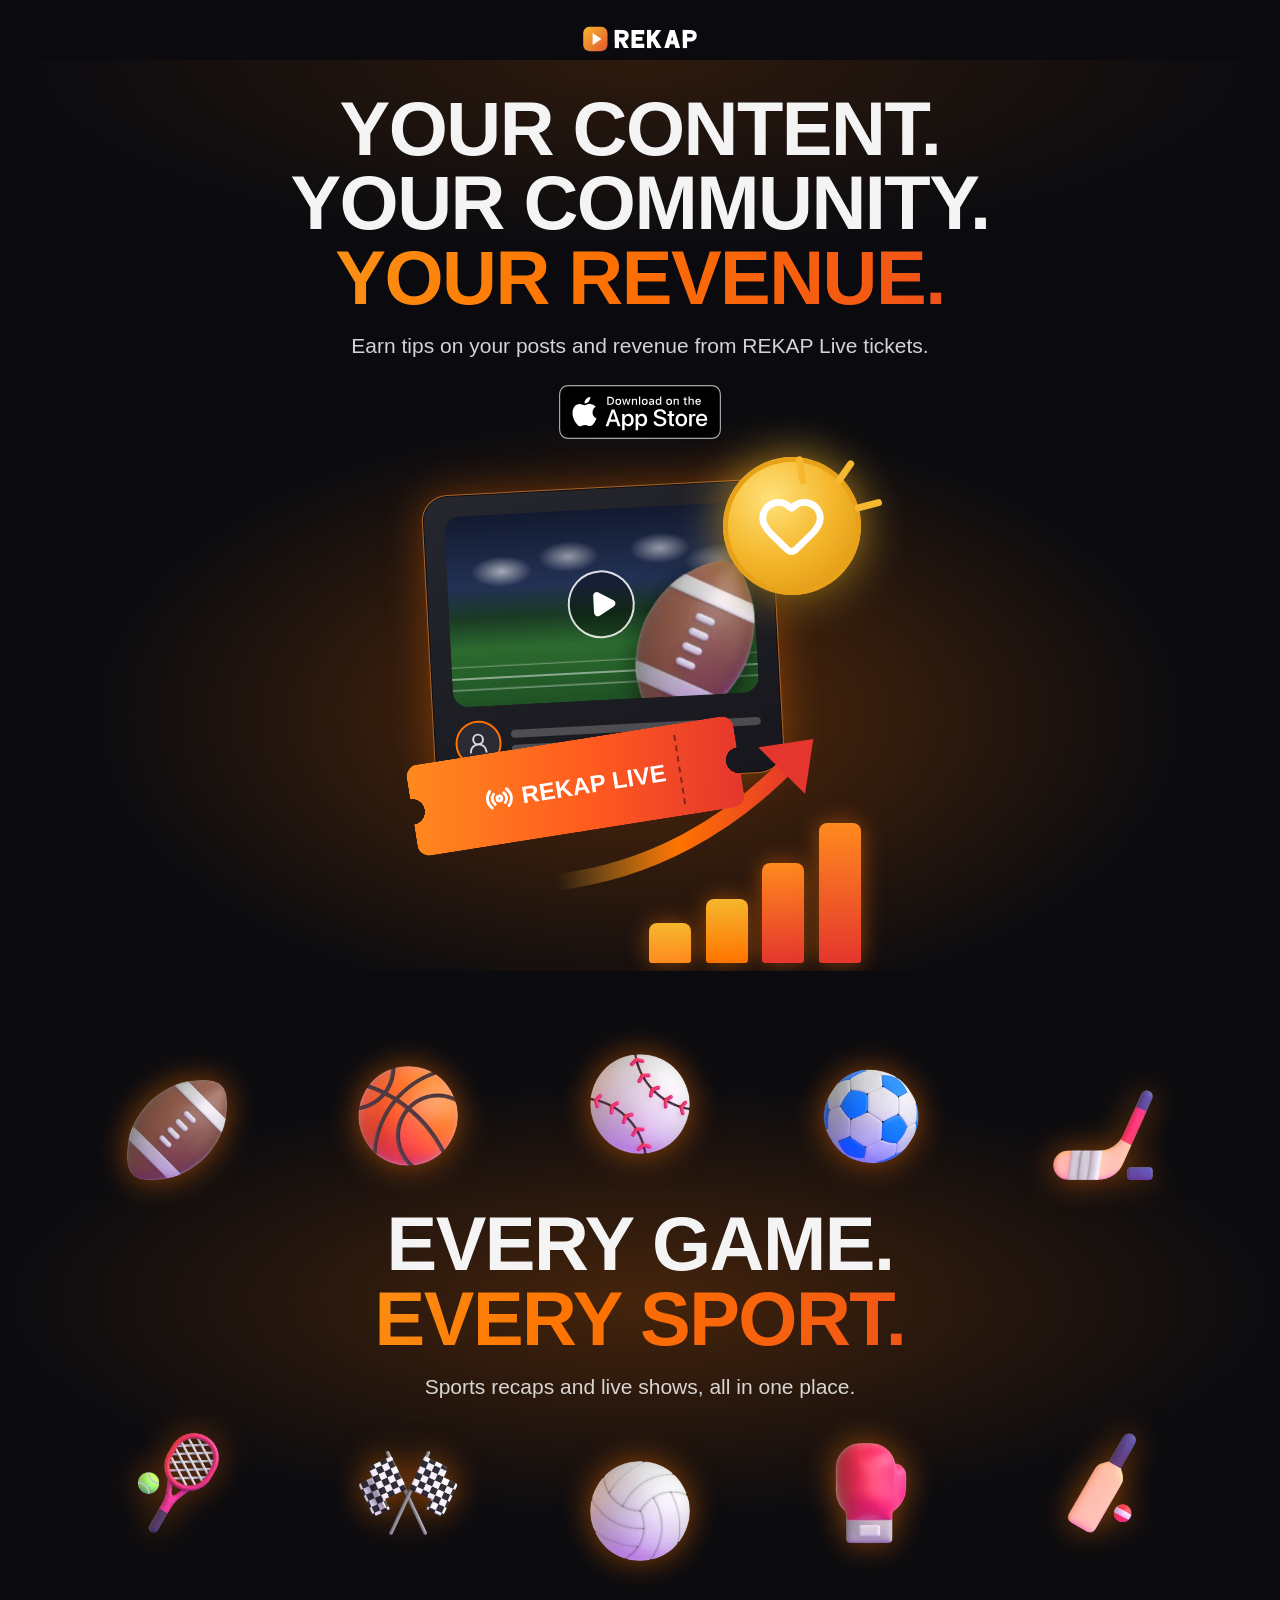
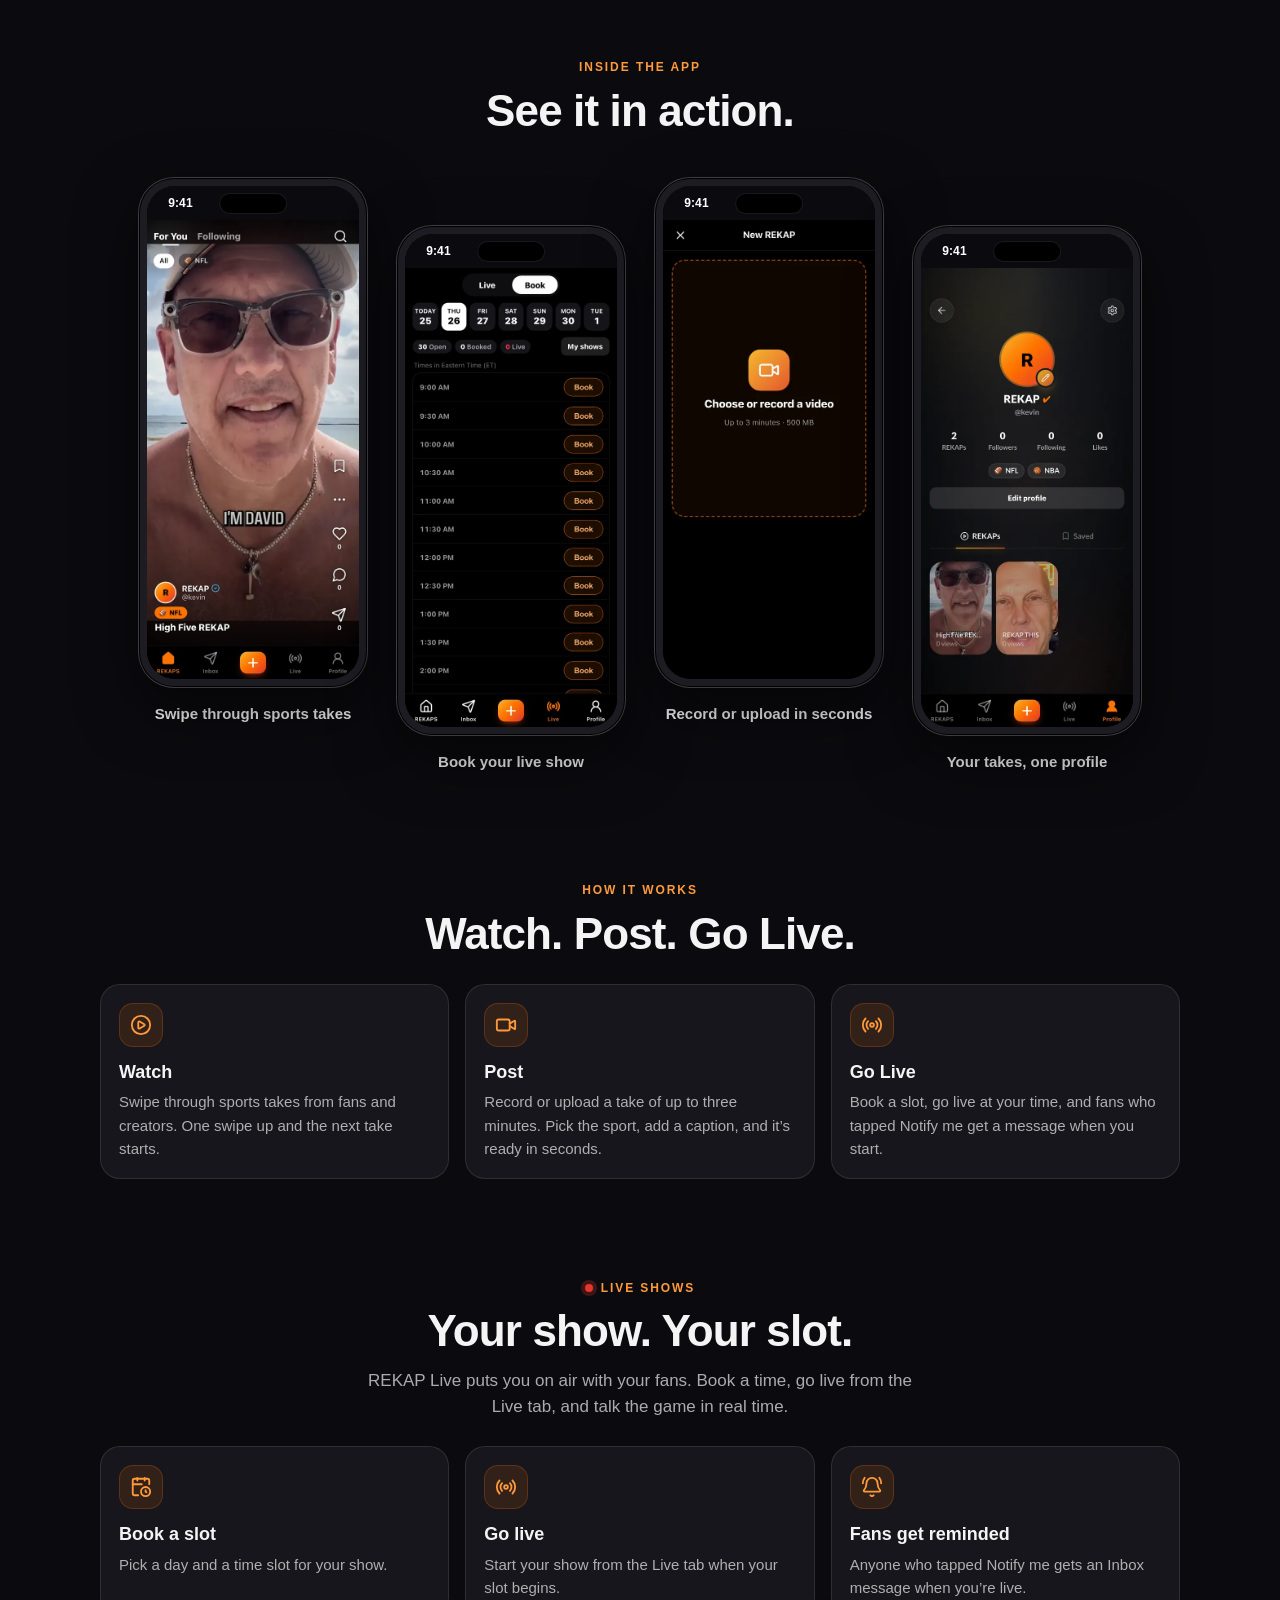
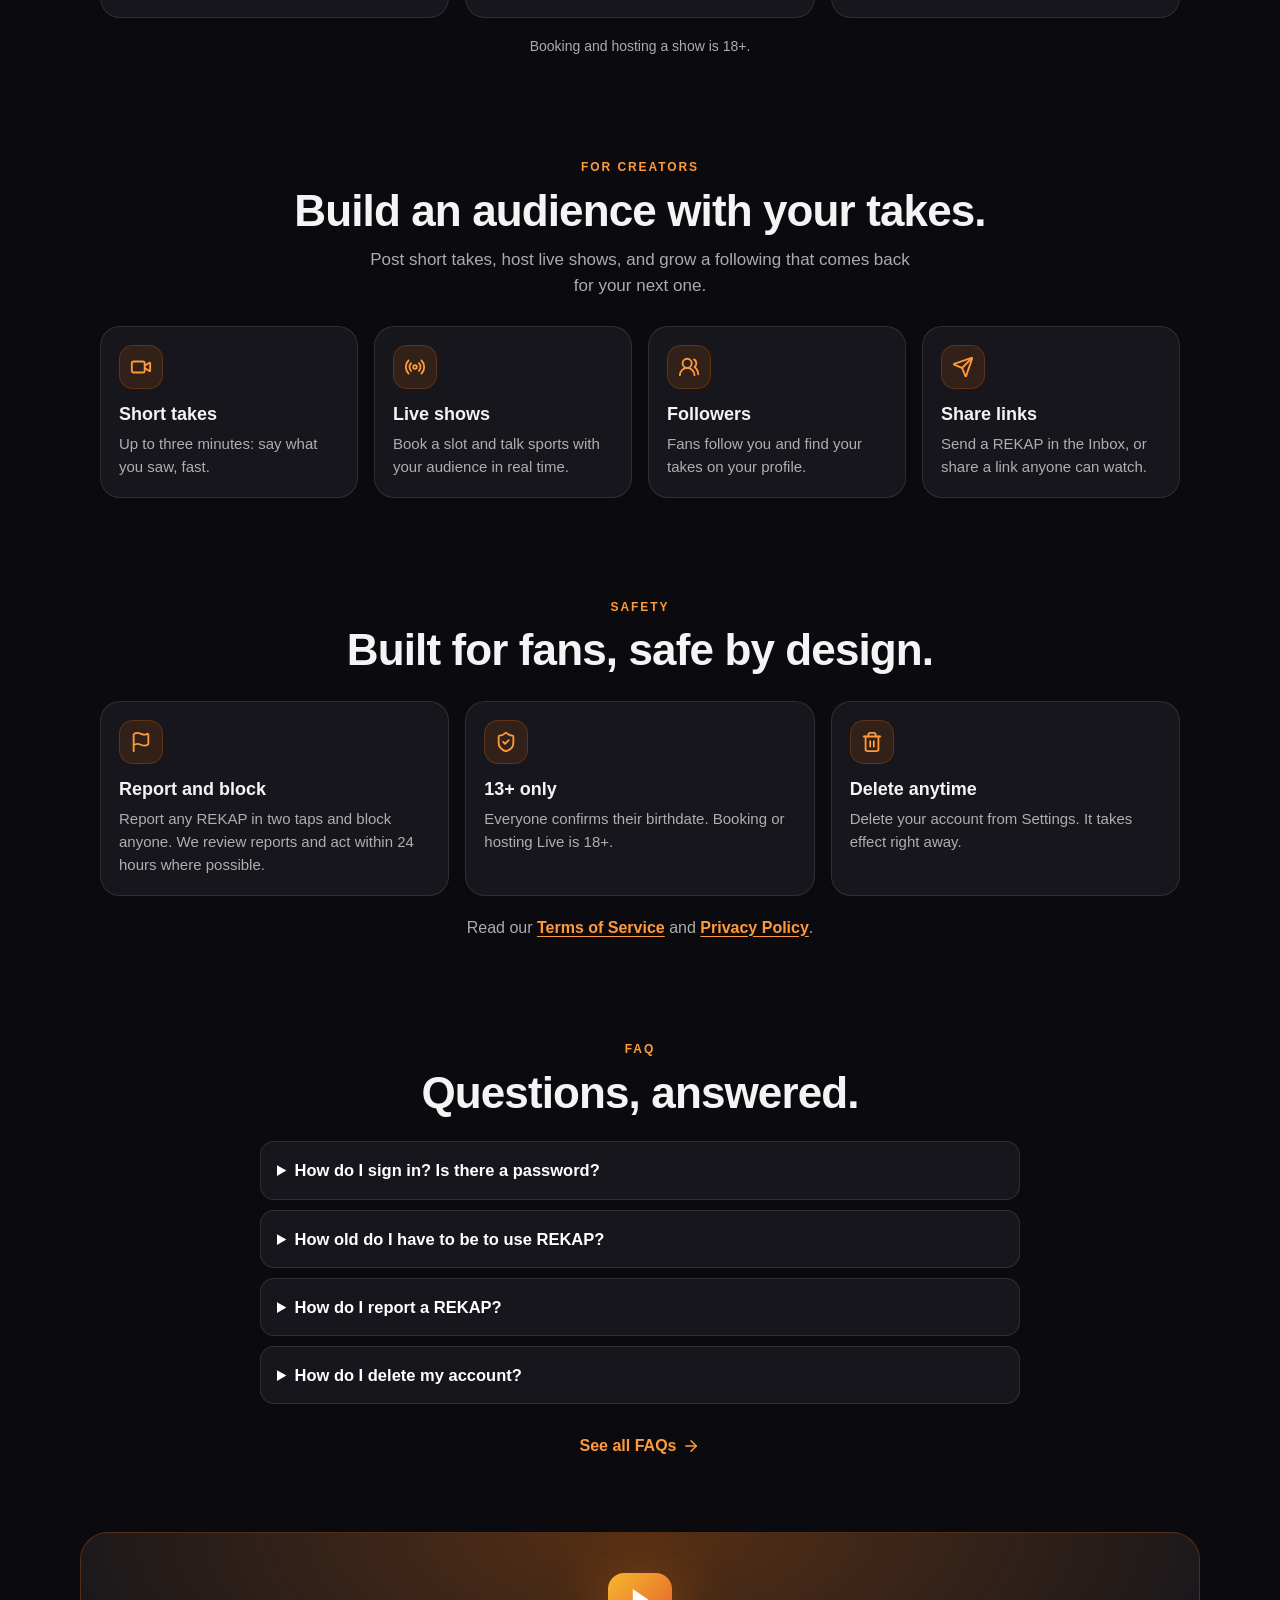
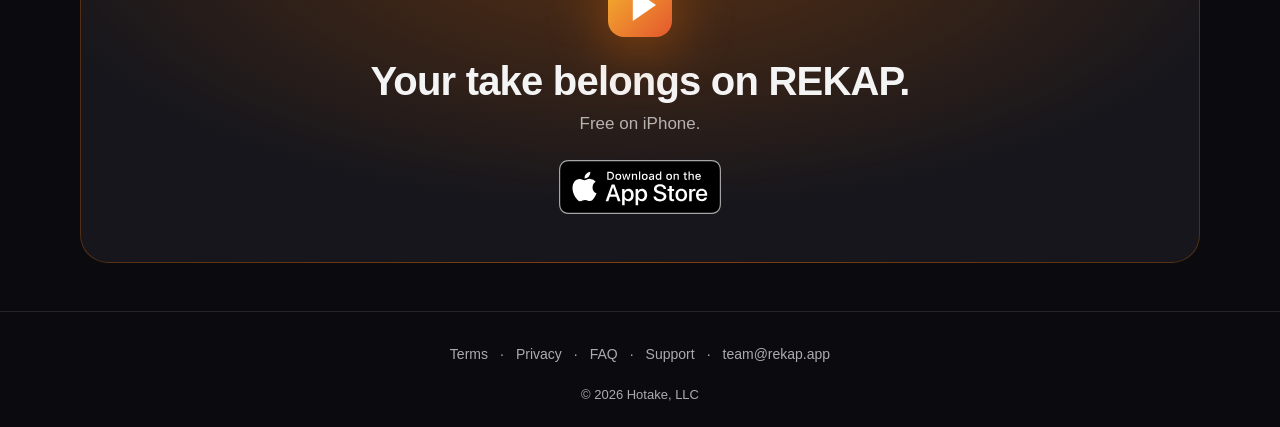
==== index.html @ 183a6a72 "REKAP website: new landing (REVENUE + SPORTS designs, app screens, App Store badge) (static, rendere" ====
<!DOCTYPE html>
<html lang="en">
<head>
    <meta charset="utf-8">
    <meta name="viewport" content="width=device-width, initial-scale=1, viewport-fit=cover">
    <meta name="theme-color" content="#0b0b0f">
    <meta name="color-scheme" content="dark">
    <title>REKAP — Sports recaps &amp; live shows. Creators earn tips and Live ticket revenue.</title>
    
<meta name="rekap-build" content="19198b7aa1d1">
<link rel="icon" href="static/img/brand/favicon.svg" type="image/svg+xml">
<link rel="icon" href="static/img/brand/favicon-32.png" type="image/png" sizes="32x32">
<link rel="apple-touch-icon" href="static/img/brand/apple-touch-icon.png" sizes="180x180">
<link rel="canonical" href="https://rekap.app/">
<meta property="og:type" content="website">
<meta property="og:site_name" content="REKAP">
<meta property="og:url" content="https://rekap.app/">
<meta property="og:title" content="REKAP — Sports recaps &amp; live shows. Creators earn tips and Live ticket revenue.">
<meta property="og:description" content="REKAP — Sports recaps &amp; live shows. Creators earn tips and Live ticket revenue.">
<meta property="og:image" content="https://rekap.app/static/landing/rekap-share.png">
<meta property="og:image:width" content="1200">
<meta property="og:image:height" content="630">
<meta property="og:image:alt" content="REKAP: Your content. Your community. Your revenue.">

<meta name="twitter:card" content="summary_large_image">
<meta name="twitter:title" content="REKAP — Sports recaps &amp; live shows. Creators earn tips and Live ticket revenue.">
<meta name="twitter:description" content="REKAP — Sports recaps &amp; live shows. Creators earn tips and Live ticket revenue.">
<meta name="twitter:image" content="https://rekap.app/static/landing/rekap-share.png">
<meta name="twitter:image:alt" content="REKAP: Your content. Your community. Your revenue.">

<meta name="description" content="REKAP — Sports recaps &amp; live shows. Creators earn tips and Live ticket revenue.">

    <link rel="stylesheet" href="static/css/rekap-pages.css">
</head>
<body class="pg-landing">

<svg xmlns="http://www.w3.org/2000/svg" width="0" height="0" style="position:absolute" aria-hidden="true" focusable="false"><defs>
<symbol id="i-circle-play" viewBox="0 0 24 24"><path d="M9 9.003a1 1 0 0 1 1.517-.859l4.997 2.997a1 1 0 0 1 0 1.718l-4.997 2.997A1 1 0 0 1 9 14.996z"/> <circle cx="12" cy="12" r="10"/></symbol>
<symbol id="i-video" viewBox="0 0 24 24"><path d="m16 13 5.223 3.482a.5.5 0 0 0 .777-.416V7.87a.5.5 0 0 0-.752-.432L16 10.5"/> <rect x="2" y="6" width="14" height="12" rx="2"/></symbol>
<symbol id="i-radio" viewBox="0 0 24 24"><path d="M16.247 7.761a6 6 0 0 1 0 8.478"/> <path d="M19.075 4.933a10 10 0 0 1 0 14.134"/> <path d="M4.925 19.067a10 10 0 0 1 0-14.134"/> <path d="M7.753 16.239a6 6 0 0 1 0-8.478"/> <circle cx="12" cy="12" r="2"/></symbol>
<symbol id="i-calendar-clock" viewBox="0 0 24 24"><path d="M16 2v3"/> <path d="M17 15.5v1.7l1 .625"/> <path d="M21 8.936V5a2 2 0 00-2-2H5a2 2 0 00-2 2v14a2 2 0 002 2h3.935"/> <path d="M3 9h9.873"/> <path d="M8 2v3"/> <circle cx="17" cy="17" r="5"/></symbol>
<symbol id="i-bell-ring" viewBox="0 0 24 24"><path d="M10.268 21a2 2 0 0 0 3.464 0"/> <path d="M22 8c0-2.3-.8-4.3-2-6"/> <path d="M3.262 15.326A1 1 0 0 0 4 17h16a1 1 0 0 0 .74-1.673C19.41 13.956 18 12.499 18 8A6 6 0 0 0 6 8c0 4.499-1.411 5.956-2.738 7.326"/> <path d="M4 2C2.8 3.7 2 5.7 2 8"/></symbol>
<symbol id="i-users-round" viewBox="0 0 24 24"><path d="M18 21a8 8 0 0 0-16 0"/> <circle cx="10" cy="8" r="5"/> <path d="M22 20c0-3.37-2-6.5-4-8a5 5 0 0 0-.45-8.3"/></symbol>
<symbol id="i-send" viewBox="0 0 24 24"><path d="M14.536 21.686a.5.5 0 0 0 .937-.024l6.5-19a.496.496 0 0 0-.635-.635l-19 6.5a.5.5 0 0 0-.024.937l7.93 3.18a2 2 0 0 1 1.112 1.11z"/> <path d="m21.854 2.147-10.94 10.939"/></symbol>
<symbol id="i-flag" viewBox="0 0 24 24"><path d="M4 22V4a1 1 0 0 1 .4-.8A6 6 0 0 1 8 2c3 0 5 2 7.333 2q2 0 3.067-.8A1 1 0 0 1 20 4v10a1 1 0 0 1-.4.8A6 6 0 0 1 16 16c-3 0-5-2-8-2a6 6 0 0 0-4 1.528"/></symbol>
<symbol id="i-shield-check" viewBox="0 0 24 24"><path d="M20 13c0 5-3.5 7.5-7.66 8.95a1 1 0 0 1-.67-.01C7.5 20.5 4 18 4 13V6a1 1 0 0 1 1-1c2 0 4.5-1.2 6.24-2.72a1.17 1.17 0 0 1 1.52 0C14.51 3.81 17 5 19 5a1 1 0 0 1 1 1z"/> <path d="m9 12 2 2 4-4"/></symbol>
<symbol id="i-trash-2" viewBox="0 0 24 24"><path d="M10 11v6"/> <path d="M14 11v6"/> <path d="M19 6v14a2 2 0 0 1-2 2H7a2 2 0 0 1-2-2V6"/> <path d="M3 6h18"/> <path d="M8 6V4a2 2 0 0 1 2-2h4a2 2 0 0 1 2 2v2"/></symbol>
<symbol id="i-arrow-right" viewBox="0 0 24 24"><path d="M5 12h14"/> <path d="m12 5 7 7-7 7"/></symbol>
<symbol id="i-mail" viewBox="0 0 24 24"><path d="m22 7-8.991 5.727a2 2 0 0 1-2.009 0L2 7"/> <rect x="2" y="4" width="20" height="16" rx="2"/></symbol>
<symbol id="i-play" viewBox="0 0 24 24"><path d="M5 5a2 2 0 0 1 3.008-1.728l11.997 6.998a2 2 0 0 1 .003 3.458l-12 7A2 2 0 0 1 5 19z"/></symbol>
<symbol id="i-user-round" viewBox="0 0 24 24"><circle cx="12" cy="8" r="5"/> <path d="M20 21a8 8 0 0 0-16 0"/></symbol>
<symbol id="i-heart" viewBox="0 0 24 24"><path d="M2 9.5a5.5 5.5 0 0 1 9.591-3.676.56.56 0 0 0 .818 0A5.49 5.49 0 0 1 22 9.5c0 2.29-1.5 4-3 5.5l-5.492 5.313a2 2 0 0 1-3 .019L5 15c-1.5-1.5-3-3.2-3-5.5"/></symbol>
<symbol id="i-x" viewBox="0 0 24 24"><path d="M18 6 6 18"/> <path d="m6 6 12 12"/></symbol>
</defs></svg>

<header class="pg-top pg-top-center">
    <a href="index.html" class="pg-top-logo" aria-label="REKAP home"><img src="static/img/brand/rekap-logo.svg" alt="REKAP" width="140" height="35"></a>
</header>
<main>
    
    <section class="pg-rev" aria-labelledby="pg-rev-title">
        <h1 id="pg-rev-title" class="pg-display"><span>Your content.</span> <span>Your community.</span> <span class="pg-grad">Your revenue.</span></h1>
        <p class="pg-rev-sub">Earn tips on your posts and revenue from REKAP Live tickets.</p>
        <div class="pg-cta-row"><a class="pg-badge" href="#app-store-soon" data-cta="app-store-hero"><img src="static/img/badges/download-on-the-app-store.svg" alt="Download on the App Store" width="162" height="54"></a>
</div>

        <div class="pg-rev-art" aria-hidden="true">
            <div class="pg-post">
                <div class="pg-post-media">
                    <span class="pg-play"><svg class="pg-ic"><use href="#i-play"/></svg></span>
                    <img class="pg-post-ball" src="static/landing/sports/american-football.webp" alt="" width="192" height="192" fetchpriority="high">
                </div>
                <div class="pg-post-meta">
                    <span class="pg-avatar"><svg class="pg-ic"><use href="#i-user-round"/></svg></span>
                    <span class="pg-lines"><i></i><i></i></span>
                </div>
            </div>
            <span class="pg-coin"><svg class="pg-ic"><use href="#i-heart"/></svg></span>
            <span class="pg-spark"><i></i><i></i><i></i></span>
            <div class="pg-ticket"><svg class="pg-ic"><use href="#i-radio"/></svg><span>REKAP LIVE</span></div>
            <div class="pg-chart"><i></i><i></i><i></i><i></i>
                <svg class="pg-arrow" viewBox="0 0 200 120"><defs><linearGradient id="pg-arrow-g" x1="0" x2="1"><stop offset="0" stop-color="#F5B82E" stop-opacity="0"/><stop offset=".5" stop-color="#FF7300"/><stop offset="1" stop-color="#E4362E"/></linearGradient></defs>
                    <path d="M4 112 C 70 104, 130 72, 178 20" fill="none" stroke="url(#pg-arrow-g)" stroke-width="12" stroke-linecap="round"/><path d="M150 14 L190 8 L184 48 Z" fill="#E4362E"/></svg>
            </div>
        </div>
    </section>

    
    <section class="pg-every" aria-labelledby="pg-every-title">
        <ul class="pg-emoji-row" aria-label="Sports">
            <li><img src="static/landing/sports/american-football.webp" alt="Football" width="192" height="192" loading="lazy" decoding="async"></li><li><img src="static/landing/sports/basketball.webp" alt="Basketball" width="192" height="192" loading="lazy" decoding="async"></li><li><img src="static/landing/sports/baseball.webp" alt="Baseball" width="192" height="192" loading="lazy" decoding="async"></li><li><img src="static/landing/sports/soccer-ball.webp" alt="Soccer" width="192" height="192" loading="lazy" decoding="async"></li><li><img src="static/landing/sports/ice-hockey.webp" alt="Hockey" width="192" height="192" loading="lazy" decoding="async"></li>
        </ul>
        <h2 id="pg-every-title" class="pg-display"><span>Every game.</span> <span class="pg-grad">Every sport.</span></h2>
        <p class="pg-rev-sub">Sports recaps and live shows, all in one place.</p>
        <ul class="pg-emoji-row pg-emoji-row-2" aria-label="More sports">
            <li><img src="static/landing/sports/tennis.webp" alt="Tennis" width="192" height="192" loading="lazy" decoding="async"></li><li><img src="static/landing/sports/chequered-flag.webp" alt="Racing" width="192" height="192" loading="lazy" decoding="async"></li><li><img src="static/landing/sports/volleyball.webp" alt="Volleyball" width="192" height="192" loading="lazy" decoding="async"></li><li><img src="static/landing/sports/boxing-glove.webp" alt="Boxing" width="192" height="192" loading="lazy" decoding="async"></li><li><img src="static/landing/sports/cricket-game.webp" alt="Cricket" width="192" height="192" loading="lazy" decoding="async"></li>
        </ul>
    </section>

    
    <section class="pg-showcase" aria-labelledby="pg-showcase-title">
        <p class="pg-eyebrow">Inside the app</p>
        <h2 id="pg-showcase-title" class="pg-h2">See it in action.</h2>
        <ul class="pg-shots">
            
            <li class="pg-shot">
                <figure>
                    <div class="pg-frame"><div class="pg-screen">
                        <div class="pg-status" aria-hidden="true"><span>9:41</span></div>
                        <img src="static/landing/screens/feed.webp" width="520" height="1125"
                             loading="lazy" decoding="async" alt="The REKAP feed playing a sports take">
                    </div></div>
                    <figcaption>Swipe through sports takes</figcaption>
                </figure>
            </li>
            
            <li class="pg-shot">
                <figure>
                    <div class="pg-frame"><div class="pg-screen">
                        <div class="pg-status" aria-hidden="true"><span>9:41</span></div>
                        <img src="static/landing/screens/live.webp" width="520" height="1125"
                             loading="lazy" decoding="async" alt="The REKAP Live schedule with time slots to book">
                    </div></div>
                    <figcaption>Book your live show</figcaption>
                </figure>
            </li>
            
            <li class="pg-shot">
                <figure>
                    <div class="pg-frame"><div class="pg-screen">
                        <div class="pg-status" aria-hidden="true"><span>9:41</span></div>
                        <img src="static/landing/screens/create.webp" width="520" height="1125"
                             loading="lazy" decoding="async" alt="The REKAP screen for recording or uploading a take">
                    </div></div>
                    <figcaption>Record or upload in seconds</figcaption>
                </figure>
            </li>
            
            <li class="pg-shot">
                <figure>
                    <div class="pg-frame"><div class="pg-screen">
                        <div class="pg-status" aria-hidden="true"><span>9:41</span></div>
                        <img src="static/landing/screens/profile.webp" width="520" height="1125"
                             loading="lazy" decoding="async" alt="A REKAP creator profile with a grid of takes">
                    </div></div>
                    <figcaption>Your takes, one profile</figcaption>
                </figure>
            </li>
            
        </ul>
    </section>

    <section class="pg-section" aria-labelledby="pg-how-title">
        <p class="pg-eyebrow">How it works</p>
        <h2 id="pg-how-title" class="pg-h2">Watch. Post. Go Live.</h2>
        <ul class="pg-grid pg-grid-3">
            
            <li class="pg-tile"><span class="pg-ic-wrap"><svg class="pg-ic" aria-hidden="true"><use href="#i-circle-play"/></svg></span><h3>Watch</h3><p>Swipe through sports takes from fans and creators. One swipe up and the next take starts.</p></li>
            
            <li class="pg-tile"><span class="pg-ic-wrap"><svg class="pg-ic" aria-hidden="true"><use href="#i-video"/></svg></span><h3>Post</h3><p>Record or upload a take of up to three minutes. Pick the sport, add a caption, and it’s ready in seconds.</p></li>
            
            <li class="pg-tile"><span class="pg-ic-wrap"><svg class="pg-ic" aria-hidden="true"><use href="#i-radio"/></svg></span><h3>Go Live</h3><p>Book a slot, go live at your time, and fans who tapped Notify me get a message when you start.</p></li>
            
        </ul>
    </section>

    <section class="pg-section" aria-labelledby="pg-live-title">
        <p class="pg-eyebrow"><span class="pg-live-dot" aria-hidden="true"></span>Live shows</p>
        <h2 id="pg-live-title" class="pg-h2">Your show. Your slot.</h2>
        <p class="pg-lede">REKAP Live puts you on air with your fans. Book a time, go live from the Live tab, and talk the game in real time.</p>
        <ul class="pg-grid pg-grid-3">
            
            <li class="pg-tile"><span class="pg-ic-wrap"><svg class="pg-ic" aria-hidden="true"><use href="#i-calendar-clock"/></svg></span><h3>Book a slot</h3><p>Pick a day and a time slot for your show.</p></li>
            
            <li class="pg-tile"><span class="pg-ic-wrap"><svg class="pg-ic" aria-hidden="true"><use href="#i-radio"/></svg></span><h3>Go live</h3><p>Start your show from the Live tab when your slot begins.</p></li>
            
            <li class="pg-tile"><span class="pg-ic-wrap"><svg class="pg-ic" aria-hidden="true"><use href="#i-bell-ring"/></svg></span><h3>Fans get reminded</h3><p>Anyone who tapped Notify me gets an Inbox message when you’re live.</p></li>
            
        </ul>
        <p class="pg-note">Booking and hosting a show is 18+.</p>
    </section>

    <section class="pg-section" aria-labelledby="pg-creators-title">
        <p class="pg-eyebrow">For creators</p>
        <h2 id="pg-creators-title" class="pg-h2">Build an audience with your takes.</h2>
        <p class="pg-lede">Post short takes, host live shows, and grow a following that comes back for your next one.</p>
        <ul class="pg-grid">
            
            <li class="pg-tile"><span class="pg-ic-wrap"><svg class="pg-ic" aria-hidden="true"><use href="#i-video"/></svg></span><h3>Short takes</h3><p>Up to three minutes: say what you saw, fast.</p></li>
            
            <li class="pg-tile"><span class="pg-ic-wrap"><svg class="pg-ic" aria-hidden="true"><use href="#i-radio"/></svg></span><h3>Live shows</h3><p>Book a slot and talk sports with your audience in real time.</p></li>
            
            <li class="pg-tile"><span class="pg-ic-wrap"><svg class="pg-ic" aria-hidden="true"><use href="#i-users-round"/></svg></span><h3>Followers</h3><p>Fans follow you and find your takes on your profile.</p></li>
            
            <li class="pg-tile"><span class="pg-ic-wrap"><svg class="pg-ic" aria-hidden="true"><use href="#i-send"/></svg></span><h3>Share links</h3><p>Send a REKAP in the Inbox, or share a link anyone can watch.</p></li>
            
        </ul>
    </section>

    <section class="pg-section" aria-labelledby="pg-safety-title">
        <p class="pg-eyebrow">Safety</p>
        <h2 id="pg-safety-title" class="pg-h2">Built for fans, safe by design.</h2>
        <ul class="pg-grid pg-grid-3">
            
            <li class="pg-tile"><span class="pg-ic-wrap"><svg class="pg-ic" aria-hidden="true"><use href="#i-flag"/></svg></span><h3>Report and block</h3><p>Report any REKAP in two taps and block anyone. We review reports and act within 24 hours where possible.</p></li>
            
            <li class="pg-tile"><span class="pg-ic-wrap"><svg class="pg-ic" aria-hidden="true"><use href="#i-shield-check"/></svg></span><h3>13+ only</h3><p>Everyone confirms their birthdate. Booking or hosting Live is 18+.</p></li>
            
            <li class="pg-tile"><span class="pg-ic-wrap"><svg class="pg-ic" aria-hidden="true"><use href="#i-trash-2"/></svg></span><h3>Delete anytime</h3><p>Delete your account from Settings. It takes effect right away.</p></li>
            
        </ul>
        <p class="pg-links">Read our <a href="terms/index.html">Terms of Service</a> and <a href="privacy/index.html">Privacy Policy</a>.</p>
    </section>

    <section class="pg-section pg-faq" aria-labelledby="pg-faq-title">
        <p class="pg-eyebrow">FAQ</p>
        <h2 id="pg-faq-title" class="pg-h2">Questions, answered.</h2>
        <div class="pg-prose">
              <details>
    <summary>How do I sign in? Is there a password?</summary>
    <p>There are no passwords. Enter your email address and we'll email you a 6-digit code. Type it in to sign in. The code works for 10 minutes and you get 5 tries. If you're new, you'll then pick a username and display name, enter your birthdate, and agree to our <a href="terms/index.html">Terms</a> and <a href="privacy/index.html">Privacy Policy</a>.</p>
  </details>
  <details>
    <summary>How old do I have to be to use REKAP?</summary>
    <p>You must be at least 13. If a birthdate under 13 is entered at sign-up, sign-up stops and the account that was just created, along with its email address, is deleted. Booking or hosting a REKAP Live show is for people 18 and older only. If your account was made before we asked for birthdays, we'll ask once the first time you try to use Live; if it shows you're under 13, the account is deleted.</p>
  </details>
  <details>
    <summary>How do I report a REKAP?</summary>
    <p>On any REKAP that isn't yours, tap "…" then <strong>Report</strong>, and pick a reason: Spam, Harassment or bullying, Hate, Sexual content, Violence or dangerous acts, Copyright / I own this content, or Something else. We review reports, act within 24 hours where possible, and may remove content or suspend accounts.</p>
  </details>
  <details>
    <summary>How do I delete my account?</summary>
    <p>Go to <strong>Settings → Delete account</strong> and type to confirm. It takes effect immediately and signs you out everywhere: your REKAPs, comments, likes, follows, Live bookings and profile details (email, username, photo, birthdate and more) are deleted. Messages you already sent stay in the other person's Inbox, shown as "Deleted account" with no link to you, and the few records we must keep are listed in the <a href="privacy/index.html#retention">Privacy Policy</a>. Backups are cleared within 30 days.</p>
  </details>

        </div>
        <p class="pg-links"><a class="pg-more" href="faq/index.html">See all FAQs<svg class="pg-ic" aria-hidden="true"><use href="#i-arrow-right"/></svg></a></p>
    </section>

    <section class="pg-final" id="download" aria-labelledby="pg-final-title">
        <img src="static/img/brand/rekap-mark.svg" alt="" width="72" height="72" loading="lazy">
        <h2 id="pg-final-title">Your take belongs on REKAP.</h2>
        <p class="pg-lede">Free on iPhone.</p>
        <a class="pg-badge" href="#app-store-soon" data-cta="app-store-final"><img src="static/img/badges/download-on-the-app-store.svg" alt="Download on the App Store" width="162" height="54"></a>

    </section>
</main>
<div class="pg-toast" id="app-store-soon" role="status"><span>Coming soon to the App Store</span><a href="#app-store-badge-closed" aria-label="Close"><svg class="pg-ic" aria-hidden="true"><use href="#i-x"/></svg></a></div>

<footer class="pg-footer">
    <nav aria-label="Legal and help">
        <a href="terms/index.html">Terms</a><span aria-hidden="true">·</span>
        <a href="privacy/index.html">Privacy</a><span aria-hidden="true">·</span>
        <a href="faq/index.html">FAQ</a><span aria-hidden="true">·</span>
        <a href="support/index.html">Support</a><span aria-hidden="true">·</span>
        <a href="mailto:team@rekap.app">team@rekap.app</a>
    </nav>
    <p>© 2026 Hotake, LLC</p>
</footer>
</body>
</html>
---- static/css/rekap-pages.css ----
/* REKAP public pages: landing (/), Terms, Privacy, FAQ, Support. No framework, no JS. */
:root {
    --bg: #0b0b0f; --card: #16161c; --line: rgba(255,255,255,.1); --text: #f4f4f5; --muted: rgba(255,255,255,.66);
    --orange: #FF7300; --grad: linear-gradient(105deg, #F5B82E 0%, #FF7300 45%, #E4362E 100%);
}
* { box-sizing: border-box; }
html { -webkit-text-size-adjust: 100%; }
body { margin: 0; background: var(--bg); color: var(--text); font: 16px/1.55 -apple-system, BlinkMacSystemFont, "Segoe UI", Roboto, Helvetica, Arial, sans-serif;
    -webkit-font-smoothing: antialiased; min-height: 100vh; display: flex; flex-direction: column; }
main { flex: 1; }
a { color: inherit; }
img { max-width: 100%; }

.pg-top { display: flex; align-items: center; justify-content: space-between; gap: 12px; padding: max(env(safe-area-inset-top), 14px) 20px 14px;
    max-width: 1120px; width: 100%; margin: 0 auto; }
.pg-top-logo img { display: block; height: 26px; width: auto; }
.pg-btn { display: inline-flex; align-items: center; justify-content: center; min-height: 44px; padding: 0 20px; border-radius: 999px;
    font-weight: 700; font-size: 15px; text-decoration: none; white-space: nowrap; }
.pg-btn-ghost { border: 1px solid var(--line); background: rgba(255,255,255,.04); }
.pg-btn-ghost:hover { background: rgba(255,255,255,.1); }
.pg-btn-primary { background: var(--grad); color: #fff; box-shadow: 0 8px 30px rgba(255,115,0,.28); }
.pg-btn-primary:hover { filter: brightness(1.06); }

/* Landing (mobile first). REVENUE + SPORTS designs rebuilt in HTML/CSS. */
.pg-landing { background: var(--bg); }
.pg-top-center { justify-content: center; padding-top: max(env(safe-area-inset-top), 22px); padding-bottom: 4px; }
.pg-top-center .pg-top-logo img { height: 34px; }
.pg-badge { display: inline-flex; border-radius: 10px; flex: none; }
.pg-badge img { display: block; height: auto; width: 162px; }
.pg-landing a:focus-visible, .pg-prose summary:focus-visible { outline: 3px solid #FF9A3C; outline-offset: 3px; }
.pg-ic { width: 22px; height: 22px; flex: none; fill: none; stroke: currentColor; stroke-width: 2; stroke-linecap: round; stroke-linejoin: round; }
.pg-ic-wrap { display: inline-flex; align-items: center; justify-content: center; width: 44px; height: 44px; flex: none; border-radius: 14px;
    color: #FF9A3C; background: rgba(255,115,0,.12); border: 1px solid rgba(255,115,0,.22); }
.pg-grad { background: var(--grad); -webkit-background-clip: text; background-clip: text; color: transparent; }
.pg-display { margin: 0; font-weight: 900; text-transform: uppercase; letter-spacing: -.02em; line-height: .98; font-size: clamp(28px, 8.7vw, 76px); }
.pg-display span { display: block; }
.pg-rev-sub { margin: 16px auto 0; max-width: 520px; color: rgba(255,255,255,.82); font-size: clamp(17px, 4.6vw, 21px); line-height: 1.4; }
.pg-cta-row { display: flex; justify-content: center; margin-top: 24px; }

/* 1. REVENUE */
.pg-rev { position: relative; margin: 0 auto; padding: 18px 20px 8px; text-align: center; overflow: hidden;
    background: radial-gradient(60% 46% at 50% 72%, rgba(255,115,0,.30), transparent 72%), radial-gradient(70% 30% at 50% 0%, rgba(255,115,0,.14), transparent 70%); }
.pg-rev-art { position: relative; width: min(100%, 400px); aspect-ratio: 400 / 440; margin: 18px auto 0; }
.pg-post { position: absolute; left: 4%; top: 6%; width: 76%; padding: 4.5%; border-radius: 26px; background: linear-gradient(160deg, #26262e, #16161c);
    border: 1.5px solid rgba(255,140,40,.65); box-shadow: 0 0 0 1px rgba(0,0,0,.6) inset, 0 0 40px rgba(255,115,0,.35); transform: rotate(-3deg); }
.pg-post-media { position: relative; aspect-ratio: 16 / 10; border-radius: 16px; overflow: hidden;
    background: radial-gradient(10% 8% at 18% 30%, #fff9 0, transparent 100%), radial-gradient(10% 8% at 40% 24%, #fff8 0, transparent 100%),
        radial-gradient(10% 8% at 70% 22%, #fff8 0, transparent 100%), radial-gradient(12% 9% at 90% 30%, #fff7 0, transparent 100%),
        linear-gradient(180deg, #121a30 0%, #233154 38%, #1a3a24 54%, #2c6b2f 70%, #1f5224 100%); }
.pg-post-media::after { content: ""; position: absolute; left: -10%; right: -10%; bottom: 14%; height: 2px; background: rgba(255,255,255,.55);
    box-shadow: 0 -16px 0 rgba(255,255,255,.3), 0 14px 0 rgba(255,255,255,.35); transform: perspective(200px) rotateX(40deg); }
.pg-play { position: absolute; left: 50%; top: 50%; width: 22%; aspect-ratio: 1; transform: translate(-50%, -50%); display: grid; place-items: center; z-index: 2;
    border-radius: 50%; border: 2px solid rgba(255,255,255,.85); background: rgba(0,0,0,.35); color: #fff; }
.pg-play .pg-ic { width: 46%; height: 46%; fill: #fff; stroke: #fff; margin-left: 6%; }
.pg-post-ball { position: absolute; right: -6%; bottom: -14%; width: 52%; height: auto; transform: rotate(-18deg); z-index: 1; filter: drop-shadow(0 6px 14px rgba(0,0,0,.6)); }
.pg-post-meta { display: flex; align-items: center; gap: 10px; margin-top: 4.5%; }
.pg-avatar { width: 15%; aspect-ratio: 1; flex: none; display: grid; place-items: center; border-radius: 50%; background: #2a2a33; color: #d9d9de;
    border: 2px solid #FF7300; }
.pg-avatar .pg-ic { width: 56%; height: 56%; }
.pg-lines { flex: 1; display: grid; gap: 7px; }
.pg-lines i { display: block; height: 8px; border-radius: 6px; background: rgba(255,255,255,.22); }
.pg-lines i + i { width: 66%; }
.pg-coin { position: absolute; right: 2%; top: 0; width: 30%; aspect-ratio: 1; display: grid; place-items: center; border-radius: 50%; z-index: 3; color: #fff;
    background: radial-gradient(circle at 35% 30%, #FFE27A, #F5B82E 45%, #D98A08 100%); box-shadow: 0 0 0 5px #E8A21A inset, 0 0 46px rgba(245,184,46,.7), 0 10px 22px rgba(0,0,0,.45); }
.pg-coin .pg-ic { width: 50%; height: 50%; stroke-width: 2.4; }
.pg-spark { position: absolute; right: -1%; top: -6%; width: 18%; aspect-ratio: 1; z-index: 3; }
.pg-spark i { position: absolute; width: 9%; height: 34%; border-radius: 4px; background: #F5B82E; transform-origin: 50% 100%; left: 0; bottom: 30%; }
.pg-spark i:nth-child(1) { transform: rotate(-10deg); left: 10%; }
.pg-spark i:nth-child(2) { transform: rotate(35deg); left: 50%; }
.pg-spark i:nth-child(3) { transform: rotate(75deg); left: 72%; bottom: 0; }
.pg-ticket { position: absolute; left: 0; top: 56%; width: 72%; padding: 6% 7%; display: flex; align-items: center; justify-content: center; gap: 8px; z-index: 4;
    color: #fff; font-weight: 900; font-size: clamp(17px, 5.4vw, 24px); letter-spacing: .01em; transform: rotate(-9deg); border-radius: 12px;
    background: linear-gradient(100deg, #FF8A1E, #FF5A1F 55%, #E4362E);
    -webkit-mask: radial-gradient(circle 13px at 0 50%, transparent 98%, #000) left / 51% 100% no-repeat, radial-gradient(circle 13px at 100% 50%, transparent 98%, #000) right / 51% 100% no-repeat;
            mask: radial-gradient(circle 13px at 0 50%, transparent 98%, #000) left / 51% 100% no-repeat, radial-gradient(circle 13px at 100% 50%, transparent 98%, #000) right / 51% 100% no-repeat; }
.pg-ticket::after { content: ""; position: absolute; right: 18%; top: 12%; bottom: 12%; border-right: 2px dashed rgba(0,0,0,.45); }
.pg-ticket .pg-ic { width: 1.2em; height: 1.2em; stroke-width: 2.4; }
.pg-chart { position: absolute; right: 2%; bottom: 0; width: 46%; height: 30%; display: flex; align-items: flex-end; gap: 7%; z-index: 2; }
.pg-chart i { flex: 1; border-radius: 8px 8px 3px 3px; background: linear-gradient(180deg, #FF8A1E, #E4362E); box-shadow: 0 0 22px rgba(255,115,0,.5); }
.pg-chart i:nth-child(1) { height: 26%; background: linear-gradient(180deg, #F5B82E, #FF8A1E); }
.pg-chart i:nth-child(2) { height: 42%; background: linear-gradient(180deg, #F5B82E, #FF7300); }
.pg-chart i:nth-child(3) { height: 66%; }
.pg-chart i:nth-child(4) { height: 92%; }
.pg-arrow { position: absolute; left: -46%; bottom: 46%; width: 130%; height: auto; overflow: visible; }

/* 2. SPORTS */
.pg-every { position: relative; margin: 24px auto 0; padding: 40px 20px 36px; text-align: center; overflow: hidden;
    background: radial-gradient(70% 50% at 50% 50%, rgba(255,115,0,.24), transparent 72%); }
.pg-emoji-row { list-style: none; margin: 0 auto; padding: 0; display: flex; justify-content: space-between; align-items: center; max-width: 520px; }
.pg-emoji-row li { width: 18%; }
.pg-emoji-row img { display: block; width: 100%; height: auto; filter: drop-shadow(0 0 16px rgba(255,115,0,.55)); }
.pg-emoji-row:first-child { margin-bottom: 34px; }
.pg-emoji-row-2 { margin-top: 34px; }
.pg-emoji-row li:nth-child(odd) { transform: translateY(14px); }
.pg-emoji-row li:nth-child(3) { transform: translateY(-12px); }
.pg-emoji-row-2 li:nth-child(odd) { transform: translateY(-10px); }
.pg-emoji-row-2 li:nth-child(3) { transform: translateY(18px); }
@media (prefers-reduced-motion: no-preference) {
    .pg-emoji-row img { animation: pg-float 5s ease-in-out infinite; will-change: transform; }
    .pg-emoji-row li:nth-child(2n) img { animation-delay: -1.6s; }
    .pg-emoji-row li:nth-child(3n) img { animation-delay: -3.1s; }
    html { scroll-behavior: smooth; }
}
@keyframes pg-float { 0%, 100% { transform: translateY(0); } 50% { transform: translateY(-8px); } }

/* 3. App screen showcase: swipe row on phones, staggered row on desktop. CSS frame only. */
.pg-showcase { max-width: 1180px; margin: 0 auto; padding: 48px 0 0; text-align: center; }
.pg-shots { list-style: none; margin: 18px 0 0; padding: 8px 20px 24px; display: flex; gap: 16px; overflow-x: auto; text-align: left;
    scroll-snap-type: x mandatory; scroll-padding: 0 20px; -webkit-overflow-scrolling: touch; scrollbar-width: none; }
.pg-shots::-webkit-scrollbar { display: none; }
.pg-shot { flex: 0 0 auto; width: min(62vw, 240px); scroll-snap-align: center; }
.pg-shot figure { margin: 0; }
.pg-frame { position: relative; border-radius: 36px; padding: 8px; background: #1c1c22; border: 1px solid rgba(255,255,255,.14);
    box-shadow: 0 22px 60px rgba(0,0,0,.55), 0 0 0 1px #000 inset; }
.pg-screen { position: relative; border-radius: 28px; overflow: hidden; background: #000; }
.pg-screen::before { content: ""; position: absolute; top: 8px; left: 50%; width: 31%; height: 19px; transform: translateX(-50%); border-radius: 12px; background: #000;
    box-shadow: 0 0 0 1px rgba(255,255,255,.06); }
.pg-status { height: 34px; display: flex; align-items: center; padding-left: 10%; font-size: 12px; font-weight: 700; color: #fff; letter-spacing: .01em; background: #0b0b0f; }
.pg-screen img { display: block; width: 100%; height: auto; }
.pg-shot figcaption { margin-top: 14px; text-align: center; font-weight: 700; font-size: 15px; color: var(--text); }

/* Rest of the page */
.pg-eyebrow { display: inline-flex; align-items: center; gap: 8px; margin: 0 0 10px; font-size: 12px; font-weight: 800; letter-spacing: .16em;
    text-transform: uppercase; color: #FF9A3C; }
.pg-lede { margin: 0 auto; max-width: 560px; color: var(--muted); font-size: 17px; }
.pg-section { max-width: 1120px; margin: 0 auto; padding: 56px 20px 8px; text-align: center; }
.pg-h2 { text-wrap: balance; margin: 0 0 12px; font-size: clamp(28px, 7.4vw, 44px); line-height: 1.1; letter-spacing: -.02em; font-weight: 900; }
.pg-section h3 { margin: 0; font-size: 18px; line-height: 1.3; }
.pg-live-dot { width: 8px; height: 8px; border-radius: 50%; background: #E4362E; box-shadow: 0 0 0 4px rgba(228,54,46,.25); }
.pg-note { margin: 18px 0 0; color: var(--muted); font-size: 14px; }
.pg-grid { list-style: none; margin: 26px 0 0; padding: 0; display: grid; gap: 12px; text-align: left; }
.pg-tile { background: var(--card); border: 1px solid var(--line); border-radius: 20px; padding: 18px; }
.pg-tile h3 { margin-top: 14px; }
.pg-tile p { margin: 6px 0 0; color: var(--muted); font-size: 15px; }
.pg-links { margin: 20px 0 0; color: var(--muted); }
.pg-links a { color: #FF9A3C; font-weight: 700; text-underline-offset: 3px; }
.pg-more { display: inline-flex; align-items: center; gap: 6px; text-decoration: none; padding: 10px 4px; }
.pg-more .pg-ic { width: 18px; height: 18px; }
.pg-faq .pg-prose { max-width: 760px; margin: 24px auto 0; text-align: left; }
.pg-final { max-width: 1120px; margin: 56px auto 48px; padding: 40px 20px; text-align: center; border-radius: 28px;
    background: radial-gradient(80% 120% at 50% 0%, rgba(255,115,0,.28), transparent 70%), var(--card); border: 1px solid rgba(255,115,0,.25);
    width: calc(100% - 32px); scroll-margin-top: 24px; }
.pg-final img[alt=""] { width: 64px; height: 64px; filter: drop-shadow(0 10px 30px rgba(255,115,0,.45)); }
.pg-final h2 { font-size: clamp(26px, 7vw, 40px); line-height: 1.1; letter-spacing: -.02em; margin: 14px 0 8px; font-weight: 900; }
.pg-final .pg-lede { margin-bottom: 22px; }

/* App Store toast (CSS :target, no JS) while REKAP_APP_STORE_URL is unset */
.pg-toast { display: none; position: fixed; left: 50%; bottom: max(env(safe-area-inset-bottom), 20px); z-index: 20; transform: translateX(-50%);
    align-items: center; gap: 6px; padding: 10px 8px 10px 18px; border-radius: 999px; background: #fff; color: #111; font-weight: 700; font-size: 15px;
    white-space: nowrap; box-shadow: 0 12px 40px rgba(0,0,0,.5); }
.pg-toast:target { display: inline-flex; }
.pg-toast a { display: inline-grid; place-items: center; width: 32px; height: 32px; border-radius: 50%; color: #111; }
.pg-toast .pg-ic { width: 18px; height: 18px; }
@media (prefers-reduced-motion: no-preference) {
    .pg-toast:target { animation: pg-toast 4s ease forwards; }
}
@keyframes pg-toast { 0% { opacity: 0; transform: translate(-50%, 12px); } 8%, 85% { opacity: 1; transform: translate(-50%, 0); } 100% { opacity: 0; visibility: hidden; } }

@media (min-width: 760px) {
    .pg-grid { grid-template-columns: repeat(2, 1fr); gap: 16px; }
    .pg-section { padding-top: 88px; }
    .pg-emoji-row { max-width: 900px; }
    .pg-emoji-row li { width: 13%; }
}
@media (min-width: 1000px) {
    .pg-rev { padding-top: 32px; }
    .pg-rev-sub { max-width: 640px; }
    .pg-rev-art { width: 460px; }
    .pg-every { padding: 64px 20px 56px; }
    .pg-emoji-row { max-width: 1040px; }
    .pg-emoji-row li { width: 11%; }
    .pg-shots { overflow: visible; justify-content: center; gap: 28px; padding: 24px 20px 64px; }
    .pg-shot { width: 230px; }
    .pg-shot:nth-child(even) { transform: translateY(48px); }
    .pg-grid { grid-template-columns: repeat(4, 1fr); }
    .pg-grid-3 { grid-template-columns: repeat(3, 1fr); }
}

/* Legal + help */
.pg-doc { max-width: 760px; width: 100%; margin: 0 auto; padding: 12px 20px 48px; }
.pg-tabs { display: flex; gap: 6px; overflow-x: auto; padding: 4px 0 18px; scrollbar-width: none; }
.pg-tabs a { flex: none; padding: 8px 14px; border-radius: 999px; border: 1px solid var(--line); text-decoration: none; font-size: 14px; font-weight: 600; color: var(--muted); }
.pg-tabs a[aria-current="page"] { background: #fff; color: #111; border-color: #fff; }
.pg-doc h1 { font-size: clamp(30px, 7vw, 42px); margin: 6px 0 4px; letter-spacing: -.01em; }
.pg-updated { margin: 0 0 24px; color: var(--muted); font-size: 14px; }
.pg-prose { font-size: 16.5px; line-height: 1.7; color: rgba(255,255,255,.86); }
.pg-prose h2 { font-size: 21px; line-height: 1.3; margin: 34px 0 10px; color: #fff; scroll-margin-top: 16px; }
.pg-prose p, .pg-prose ul, .pg-prose ol { margin: 0 0 14px; }
.pg-prose ul, .pg-prose ol { padding-left: 22px; }
.pg-prose li { margin: 4px 0; }
.pg-prose a { color: #FF9A3C; text-underline-offset: 2px; }
.pg-prose strong { color: #fff; }
.pg-prose nav { background: var(--card); border: 1px solid var(--line); border-radius: 16px; padding: 14px 18px; margin-bottom: 8px; }
.pg-prose nav ol { margin: 0; columns: 2 220px; }
.pg-prose details { border: 1px solid var(--line); background: var(--card); border-radius: 14px; margin: 10px 0; }
.pg-prose summary { cursor: pointer; padding: 14px 16px; font-weight: 700; color: #fff; list-style-position: inside; }
.pg-prose details p { padding: 0 16px 4px; }

.pg-footer { border-top: 1px solid var(--line); padding: 22px 20px max(env(safe-area-inset-bottom), 22px); text-align: center; color: var(--muted); font-size: 14px; }
.pg-footer nav { display: flex; flex-wrap: wrap; justify-content: center; align-items: center; gap: 4px 10px; }
.pg-footer nav a { text-decoration: none; padding: 10px 2px; }
.pg-footer nav a:hover { color: #fff; }
.pg-footer p { margin: 10px 0 0; font-size: 13px; }

/* Tip / ticket pages (payments/templates/payments) */
.pg-pay-card { max-width: 520px; }
.pg-pay-note { color: var(--muted); }
.pg-pay-error { background: rgba(239,68,68,.14); border: 1px solid rgba(239,68,68,.4); color: #fecaca; padding: 10px 14px; border-radius: 12px; }
.pg-pay-form { display: flex; flex-direction: column; gap: 16px; }
.pg-pay-amounts { border: 0; padding: 0; margin: 0; display: flex; flex-wrap: wrap; gap: 10px; }
.pg-pay-amounts legend { margin-bottom: 8px; font-weight: 700; }
.pg-pay-chip input { position: absolute; opacity: 0; }
.pg-pay-chip span { display: inline-flex; min-width: 64px; min-height: 44px; align-items: center; justify-content: center; padding: 0 16px;
    border-radius: 999px; border: 1px solid var(--line); font-weight: 800; cursor: pointer; }
.pg-pay-chip input:checked + span { background: var(--grad); border-color: transparent; color: #fff; }
.pg-pay-chip input:focus-visible + span { outline: 2px solid #FF9A3C; outline-offset: 2px; }
.pg-pay-field { display: flex; flex-direction: column; gap: 6px; font-size: 14px; color: var(--muted); }
.pg-pay-field input { min-height: 44px; border-radius: 12px; border: 1px solid var(--line); background: var(--card); color: var(--text); padding: 0 14px; font-size: 16px; }
.pg-pay-small { font-size: 13px; color: var(--muted); }
.pg-pay-price { font-size: 32px; font-weight: 900; margin: 8px 0 16px; }
.pg-pay-price span { font-size: 14px; font-weight: 600; color: var(--muted); margin-left: 8px; }
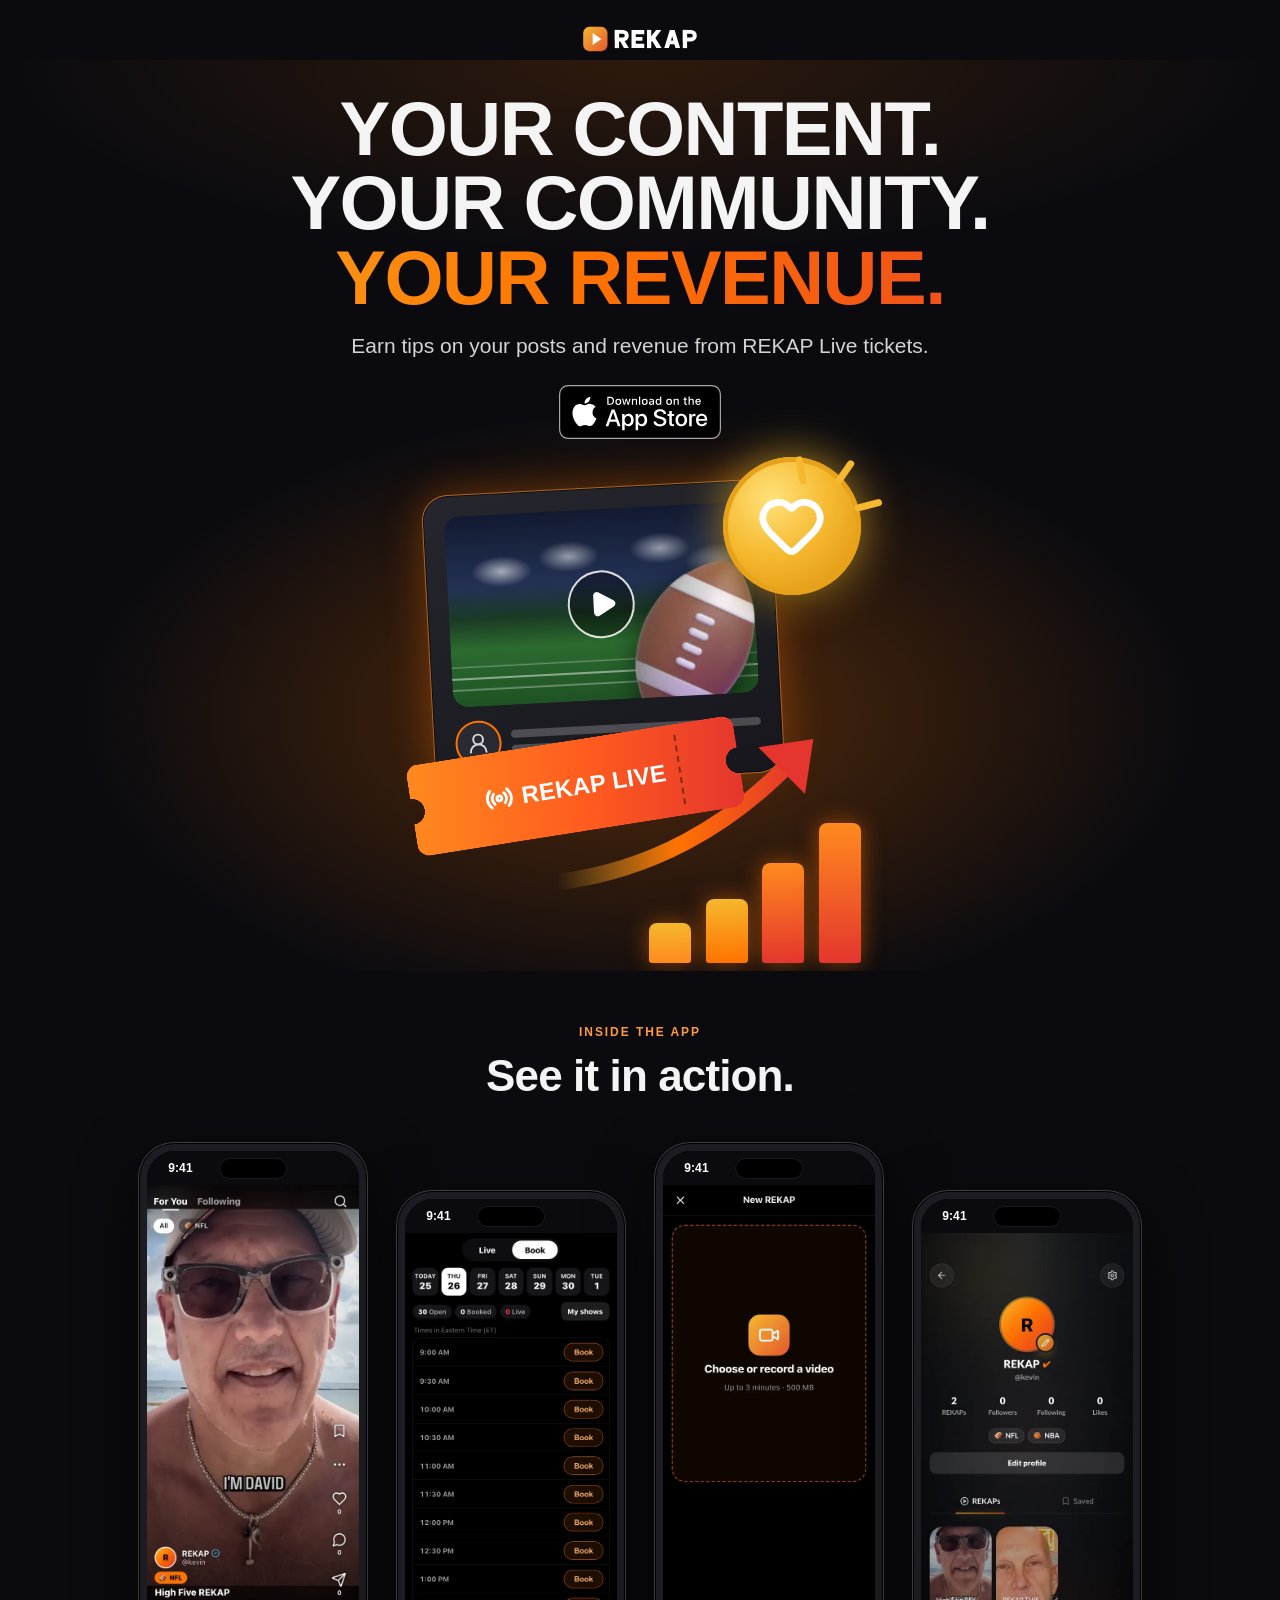
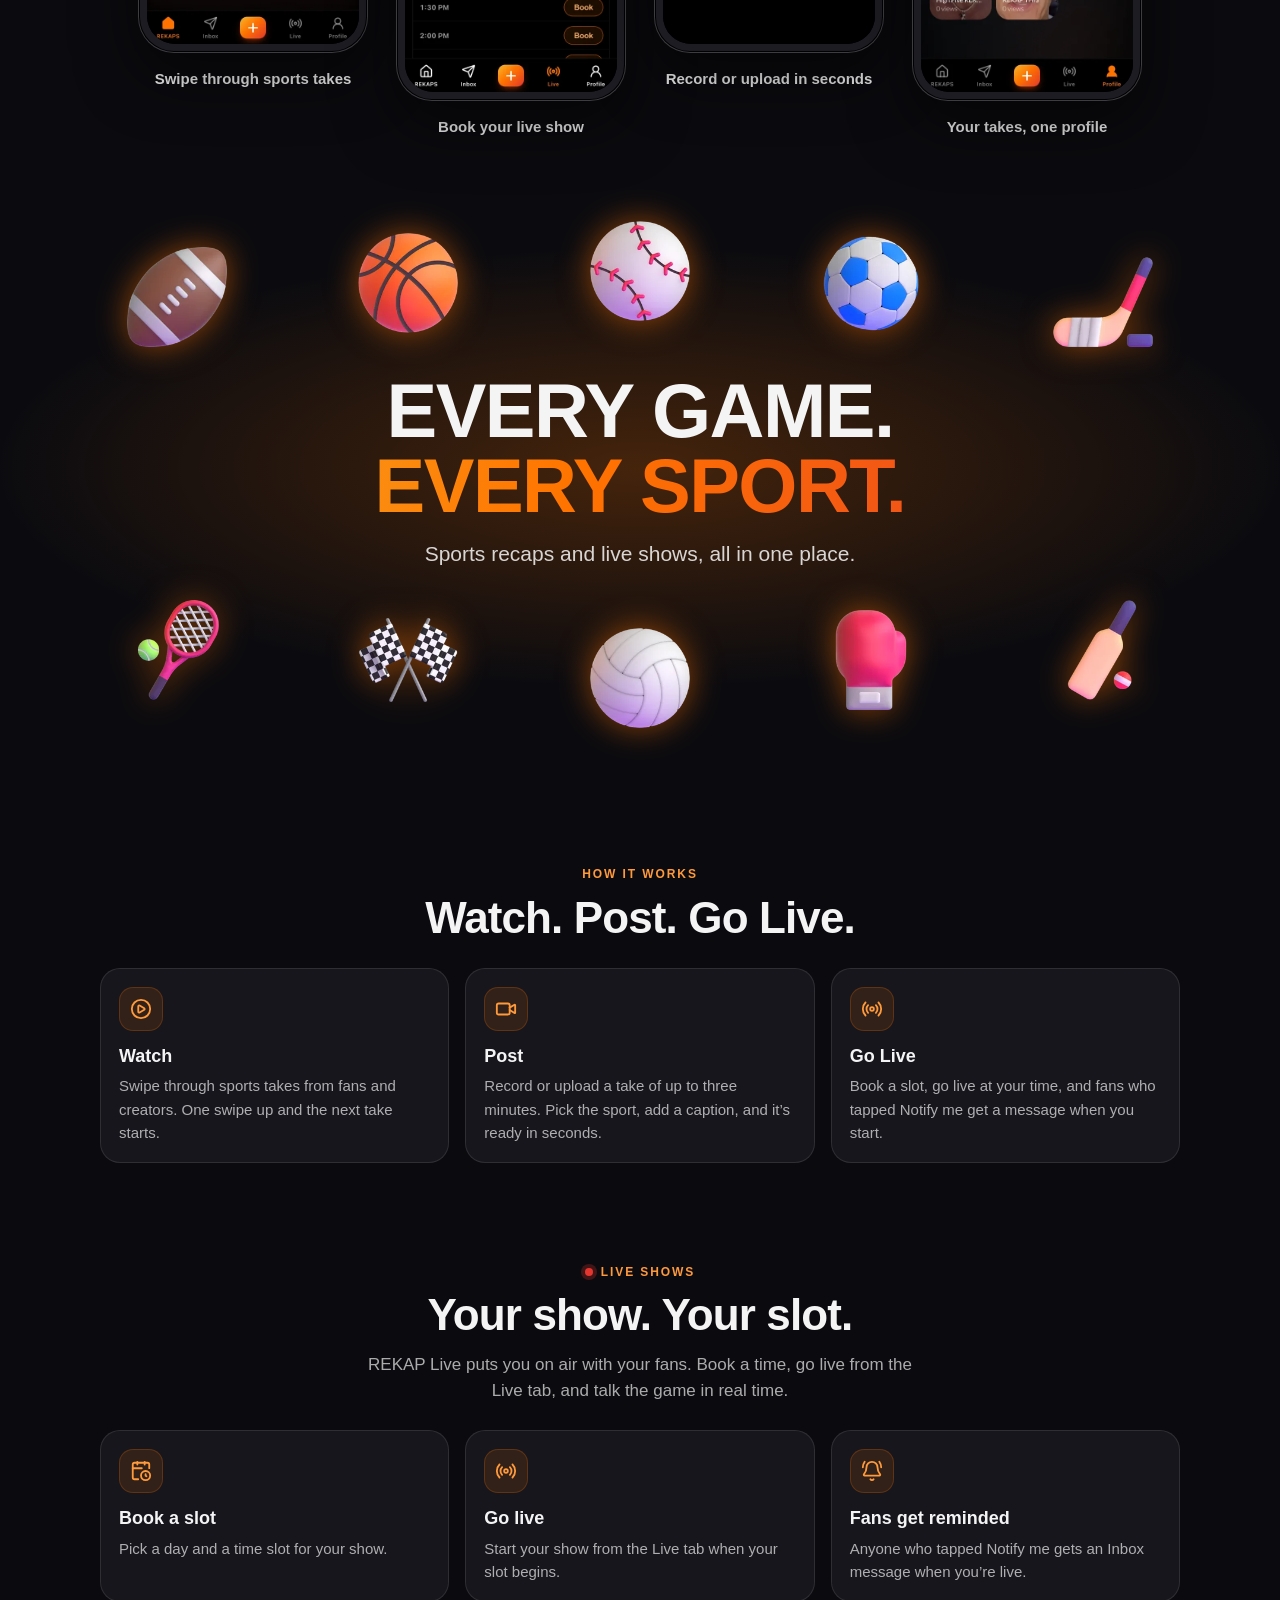
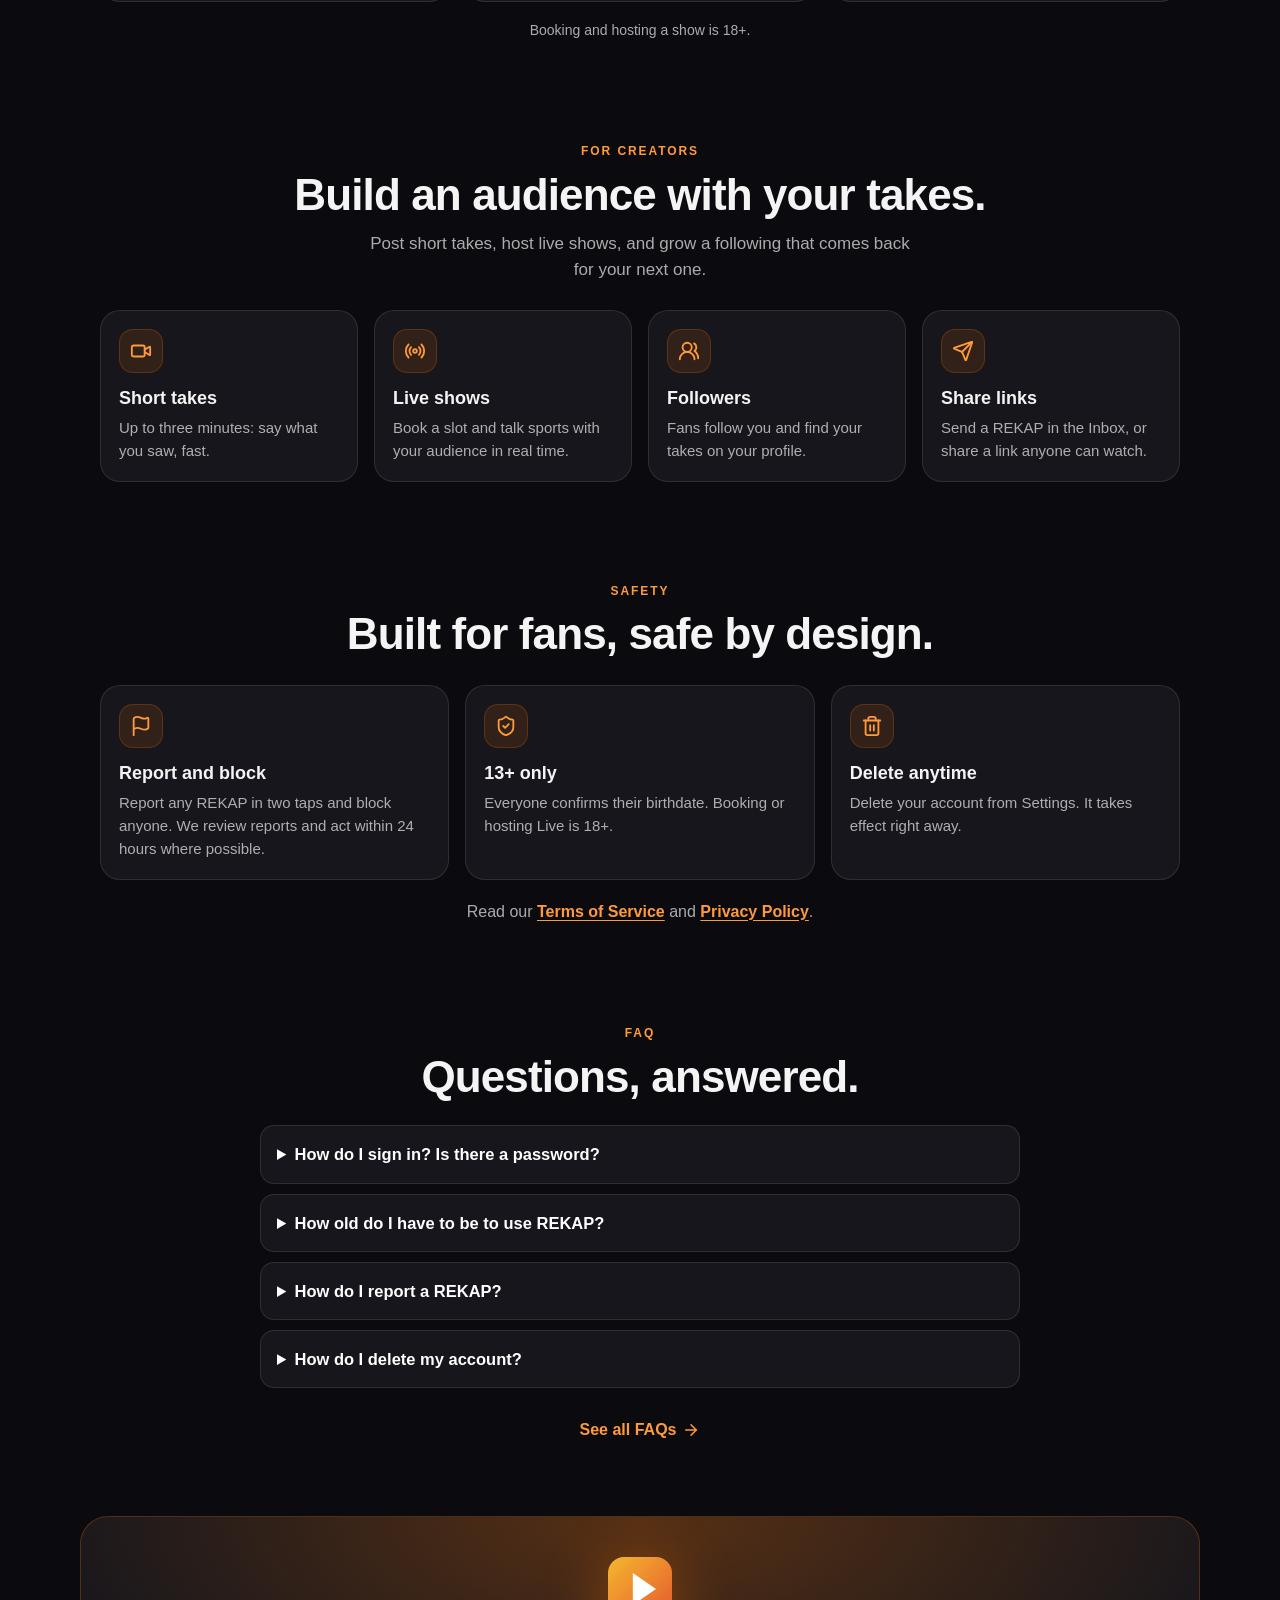
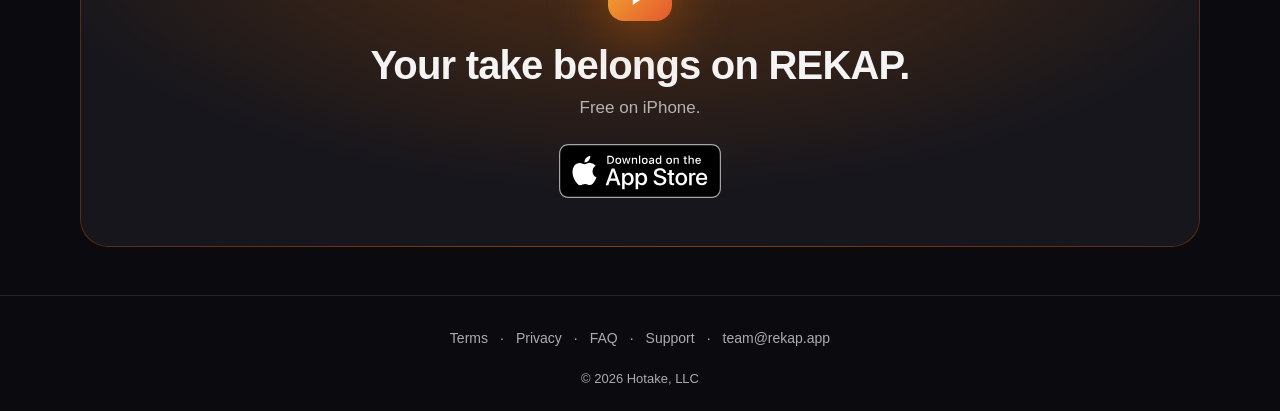
==== commit d079add8: "REKAP website: app screens right after the hero, then Every game. Every sport. (rendered from rekap " ====
--- a/index.html
+++ b/index.html
@@ -7,7 +7,7 @@
     <meta name="color-scheme" content="dark">
     <title>REKAP — Sports recaps &amp; live shows. Creators earn tips and Live ticket revenue.</title>
     
-<meta name="rekap-build" content="19198b7aa1d1">
+<meta name="rekap-build" content="05b52ae27b2f">
 <link rel="icon" href="static/img/brand/favicon.svg" type="image/svg+xml">
 <link rel="icon" href="static/img/brand/favicon-32.png" type="image/png" sizes="32x32">
 <link rel="apple-touch-icon" href="static/img/brand/apple-touch-icon.png" sizes="180x180">
@@ -86,6 +86,59 @@
     </section>
 
     
+    <section class="pg-showcase" aria-labelledby="pg-showcase-title">
+        <p class="pg-eyebrow">Inside the app</p>
+        <h2 id="pg-showcase-title" class="pg-h2">See it in action.</h2>
+        <ul class="pg-shots">
+            
+            <li class="pg-shot">
+                <figure>
+                    <div class="pg-frame"><div class="pg-screen">
+                        <div class="pg-status" aria-hidden="true"><span>9:41</span></div>
+                        <img src="static/landing/screens/feed.webp" width="520" height="1125"
+                             loading="lazy" decoding="async" alt="The REKAP feed playing a sports take">
+                    </div></div>
+                    <figcaption>Swipe through sports takes</figcaption>
+                </figure>
+            </li>
+            
+            <li class="pg-shot">
+                <figure>
+                    <div class="pg-frame"><div class="pg-screen">
+                        <div class="pg-status" aria-hidden="true"><span>9:41</span></div>
+                        <img src="static/landing/screens/live.webp" width="520" height="1125"
+                             loading="lazy" decoding="async" alt="The REKAP Live schedule with time slots to book">
+                    </div></div>
+                    <figcaption>Book your live show</figcaption>
+                </figure>
+            </li>
+            
+            <li class="pg-shot">
+                <figure>
+                    <div class="pg-frame"><div class="pg-screen">
+                        <div class="pg-status" aria-hidden="true"><span>9:41</span></div>
+                        <img src="static/landing/screens/create.webp" width="520" height="1125"
+                             loading="lazy" decoding="async" alt="The REKAP screen for recording or uploading a take">
+                    </div></div>
+                    <figcaption>Record or upload in seconds</figcaption>
+                </figure>
+            </li>
+            
+            <li class="pg-shot">
+                <figure>
+                    <div class="pg-frame"><div class="pg-screen">
+                        <div class="pg-status" aria-hidden="true"><span>9:41</span></div>
+                        <img src="static/landing/screens/profile.webp" width="520" height="1125"
+                             loading="lazy" decoding="async" alt="A REKAP creator profile with a grid of takes">
+                    </div></div>
+                    <figcaption>Your takes, one profile</figcaption>
+                </figure>
+            </li>
+            
+        </ul>
+    </section>
+
+    
     <section class="pg-every" aria-labelledby="pg-every-title">
         <ul class="pg-emoji-row" aria-label="Sports">
             <li><img src="static/landing/sports/american-football.webp" alt="Football" width="192" height="192" loading="lazy" decoding="async"></li><li><img src="static/landing/sports/basketball.webp" alt="Basketball" width="192" height="192" loading="lazy" decoding="async"></li><li><img src="static/landing/sports/baseball.webp" alt="Baseball" width="192" height="192" loading="lazy" decoding="async"></li><li><img src="static/landing/sports/soccer-ball.webp" alt="Soccer" width="192" height="192" loading="lazy" decoding="async"></li><li><img src="static/landing/sports/ice-hockey.webp" alt="Hockey" width="192" height="192" loading="lazy" decoding="async"></li>
@@ -94,59 +147,6 @@
         <p class="pg-rev-sub">Sports recaps and live shows, all in one place.</p>
         <ul class="pg-emoji-row pg-emoji-row-2" aria-label="More sports">
             <li><img src="static/landing/sports/tennis.webp" alt="Tennis" width="192" height="192" loading="lazy" decoding="async"></li><li><img src="static/landing/sports/chequered-flag.webp" alt="Racing" width="192" height="192" loading="lazy" decoding="async"></li><li><img src="static/landing/sports/volleyball.webp" alt="Volleyball" width="192" height="192" loading="lazy" decoding="async"></li><li><img src="static/landing/sports/boxing-glove.webp" alt="Boxing" width="192" height="192" loading="lazy" decoding="async"></li><li><img src="static/landing/sports/cricket-game.webp" alt="Cricket" width="192" height="192" loading="lazy" decoding="async"></li>
-        </ul>
-    </section>
-
-    
-    <section class="pg-showcase" aria-labelledby="pg-showcase-title">
-        <p class="pg-eyebrow">Inside the app</p>
-        <h2 id="pg-showcase-title" class="pg-h2">See it in action.</h2>
-        <ul class="pg-shots">
-            
-            <li class="pg-shot">
-                <figure>
-                    <div class="pg-frame"><div class="pg-screen">
-                        <div class="pg-status" aria-hidden="true"><span>9:41</span></div>
-                        <img src="static/landing/screens/feed.webp" width="520" height="1125"
-                             loading="lazy" decoding="async" alt="The REKAP feed playing a sports take">
-                    </div></div>
-                    <figcaption>Swipe through sports takes</figcaption>
-                </figure>
-            </li>
-            
-            <li class="pg-shot">
-                <figure>
-                    <div class="pg-frame"><div class="pg-screen">
-                        <div class="pg-status" aria-hidden="true"><span>9:41</span></div>
-                        <img src="static/landing/screens/live.webp" width="520" height="1125"
-                             loading="lazy" decoding="async" alt="The REKAP Live schedule with time slots to book">
-                    </div></div>
-                    <figcaption>Book your live show</figcaption>
-                </figure>
-            </li>
-            
-            <li class="pg-shot">
-                <figure>
-                    <div class="pg-frame"><div class="pg-screen">
-                        <div class="pg-status" aria-hidden="true"><span>9:41</span></div>
-                        <img src="static/landing/screens/create.webp" width="520" height="1125"
-                             loading="lazy" decoding="async" alt="The REKAP screen for recording or uploading a take">
-                    </div></div>
-                    <figcaption>Record or upload in seconds</figcaption>
-                </figure>
-            </li>
-            
-            <li class="pg-shot">
-                <figure>
-                    <div class="pg-frame"><div class="pg-screen">
-                        <div class="pg-status" aria-hidden="true"><span>9:41</span></div>
-                        <img src="static/landing/screens/profile.webp" width="520" height="1125"
-                             loading="lazy" decoding="async" alt="A REKAP creator profile with a grid of takes">
-                    </div></div>
-                    <figcaption>Your takes, one profile</figcaption>
-                </figure>
-            </li>
-            
         </ul>
     </section>
 
--- a/static/css/rekap-pages.css
+++ b/static/css/rekap-pages.css
@@ -84,7 +84,7 @@
 .pg-arrow { position: absolute; left: -46%; bottom: 46%; width: 130%; height: auto; overflow: visible; }
 
 /* 2. SPORTS */
-.pg-every { position: relative; margin: 24px auto 0; padding: 40px 20px 36px; text-align: center; overflow: hidden;
+.pg-every { position: relative; margin: 8px auto 0; padding: 40px 20px 36px; text-align: center; overflow: hidden;
     background: radial-gradient(70% 50% at 50% 50%, rgba(255,115,0,.24), transparent 72%); }
 .pg-emoji-row { list-style: none; margin: 0 auto; padding: 0; display: flex; justify-content: space-between; align-items: center; max-width: 520px; }
 .pg-emoji-row li { width: 18%; }
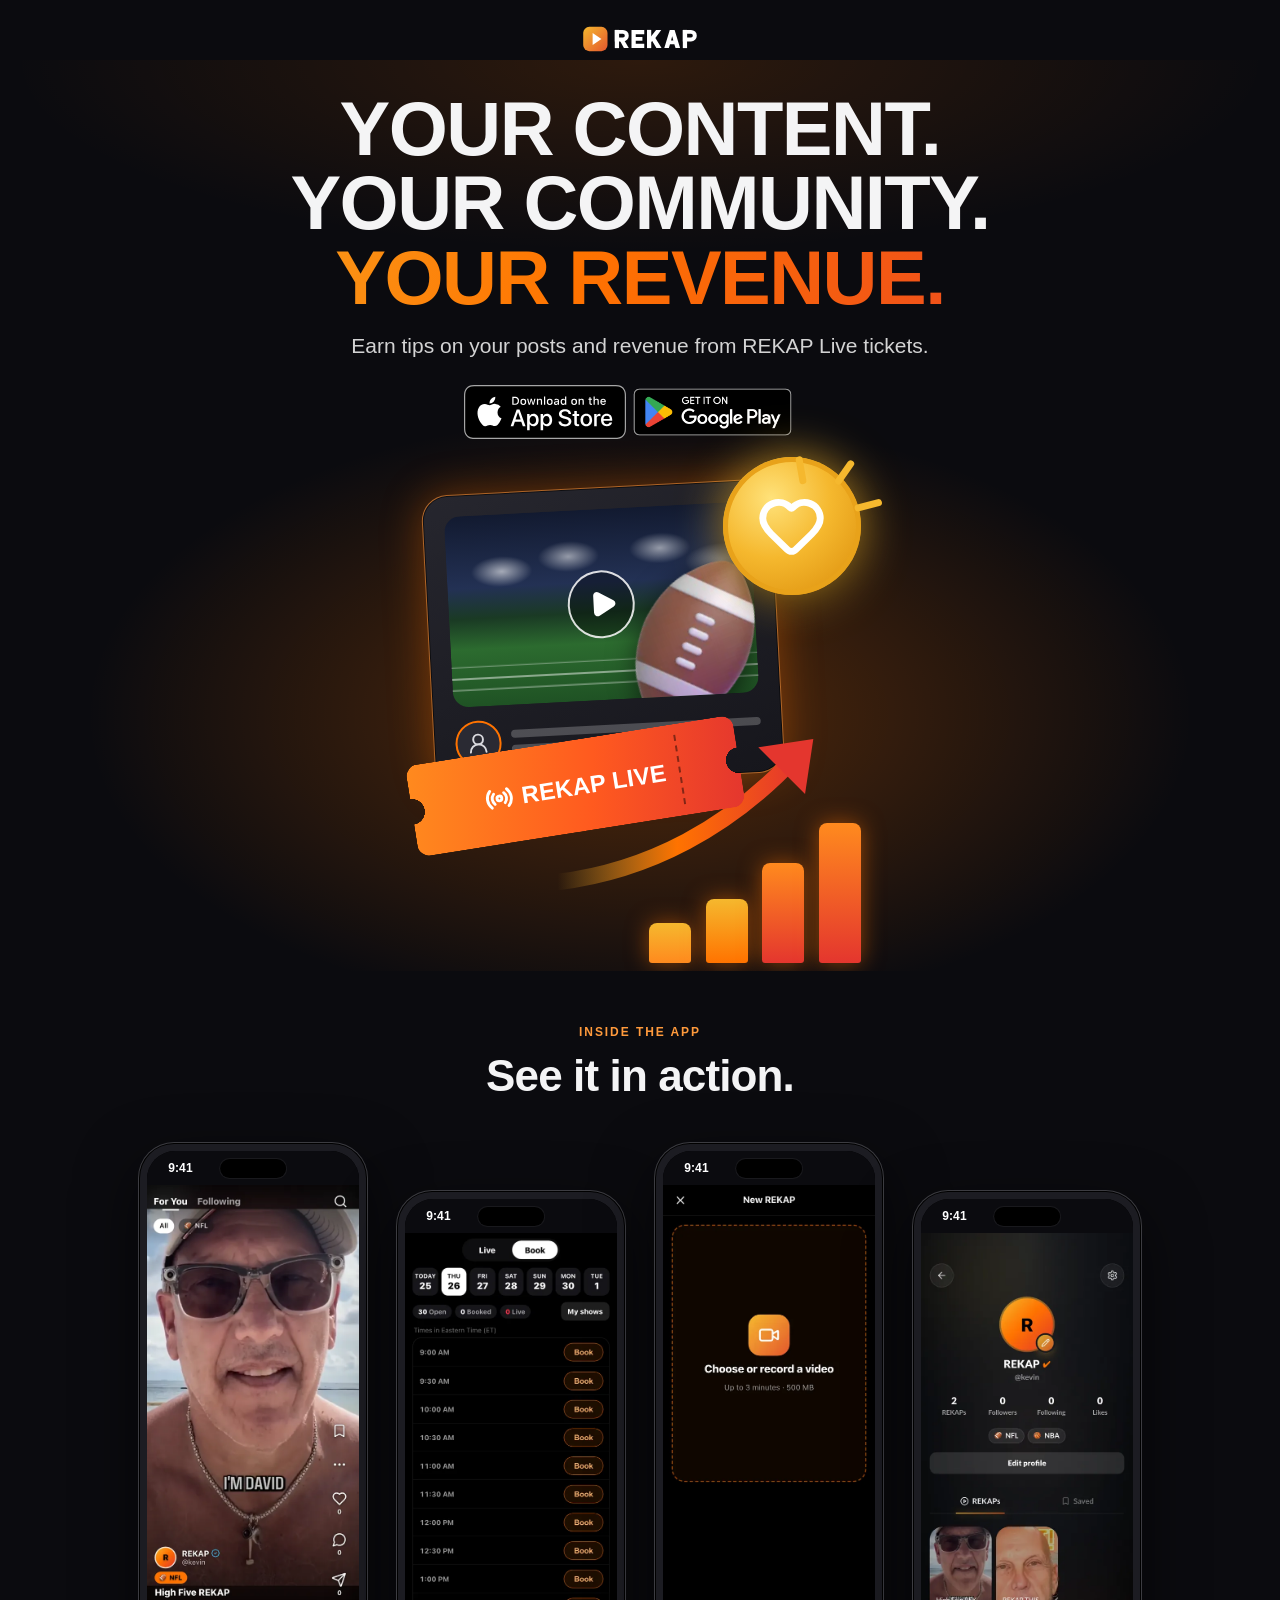
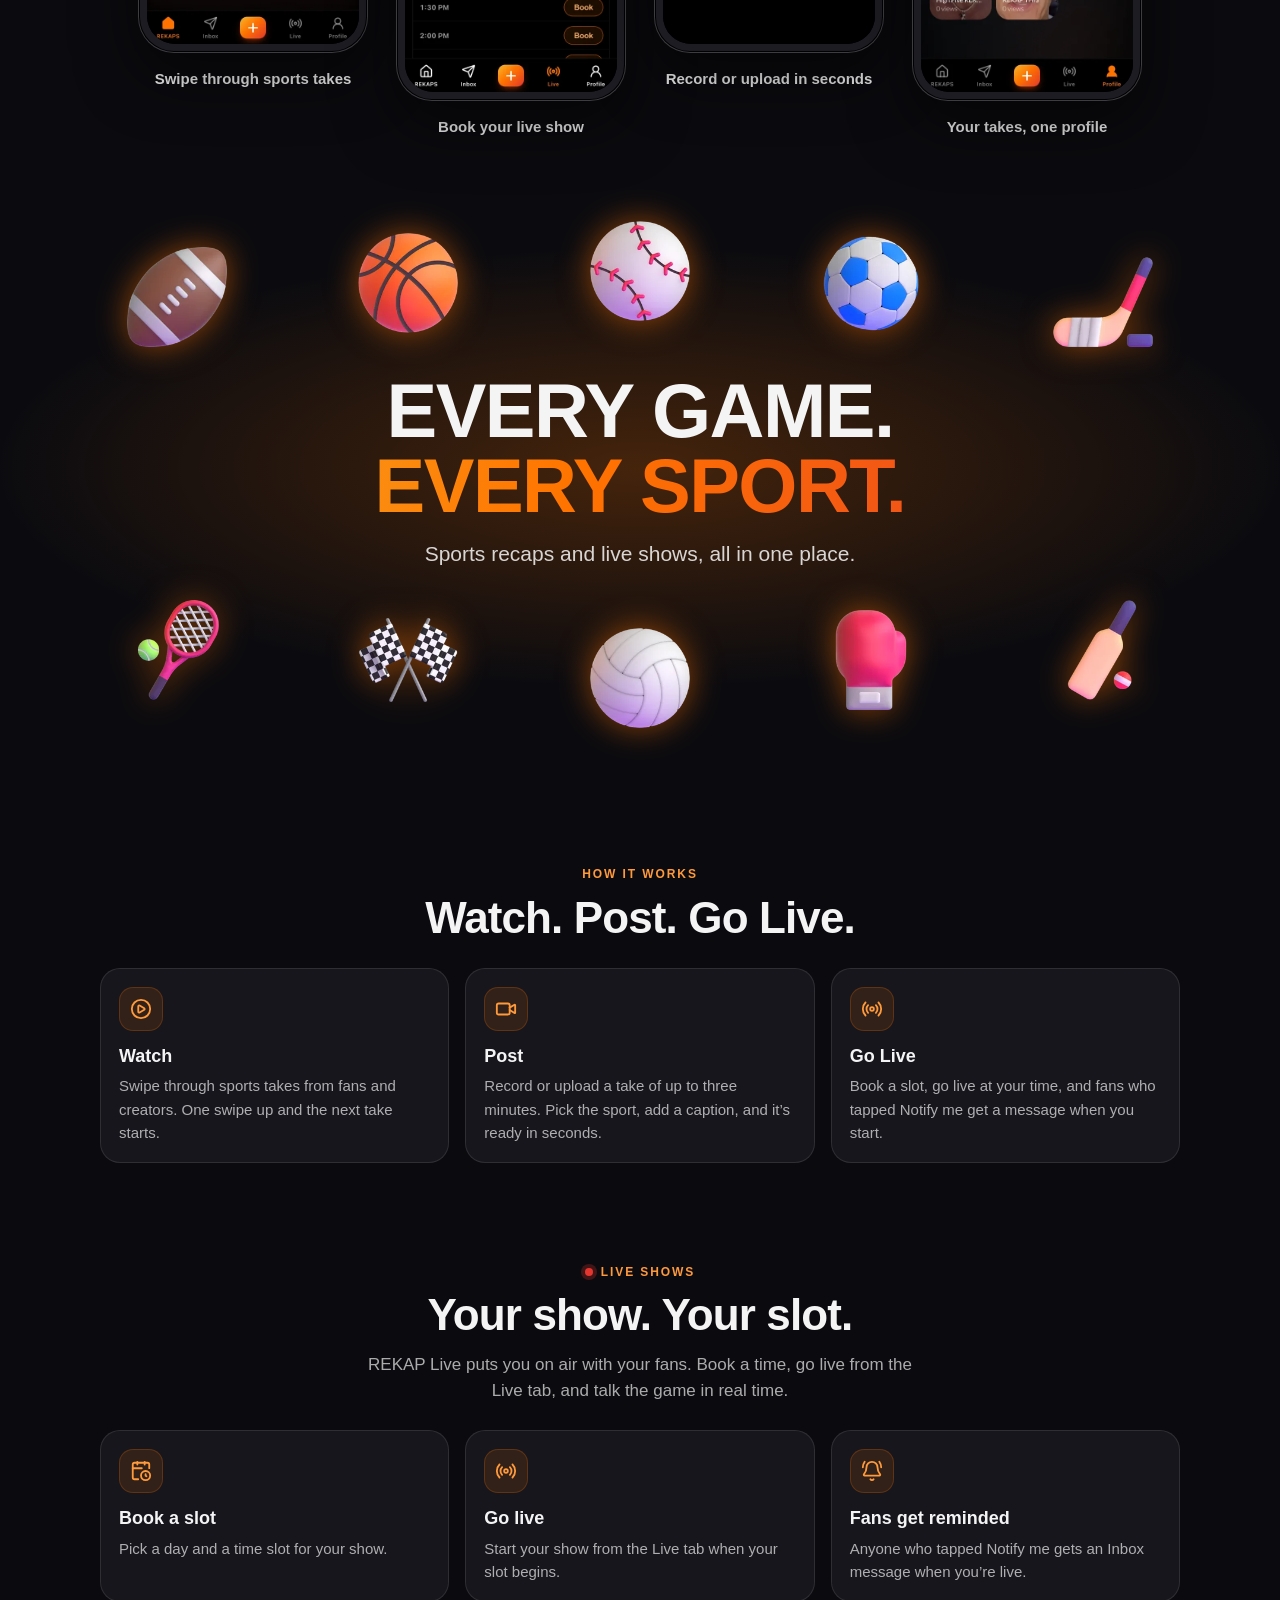
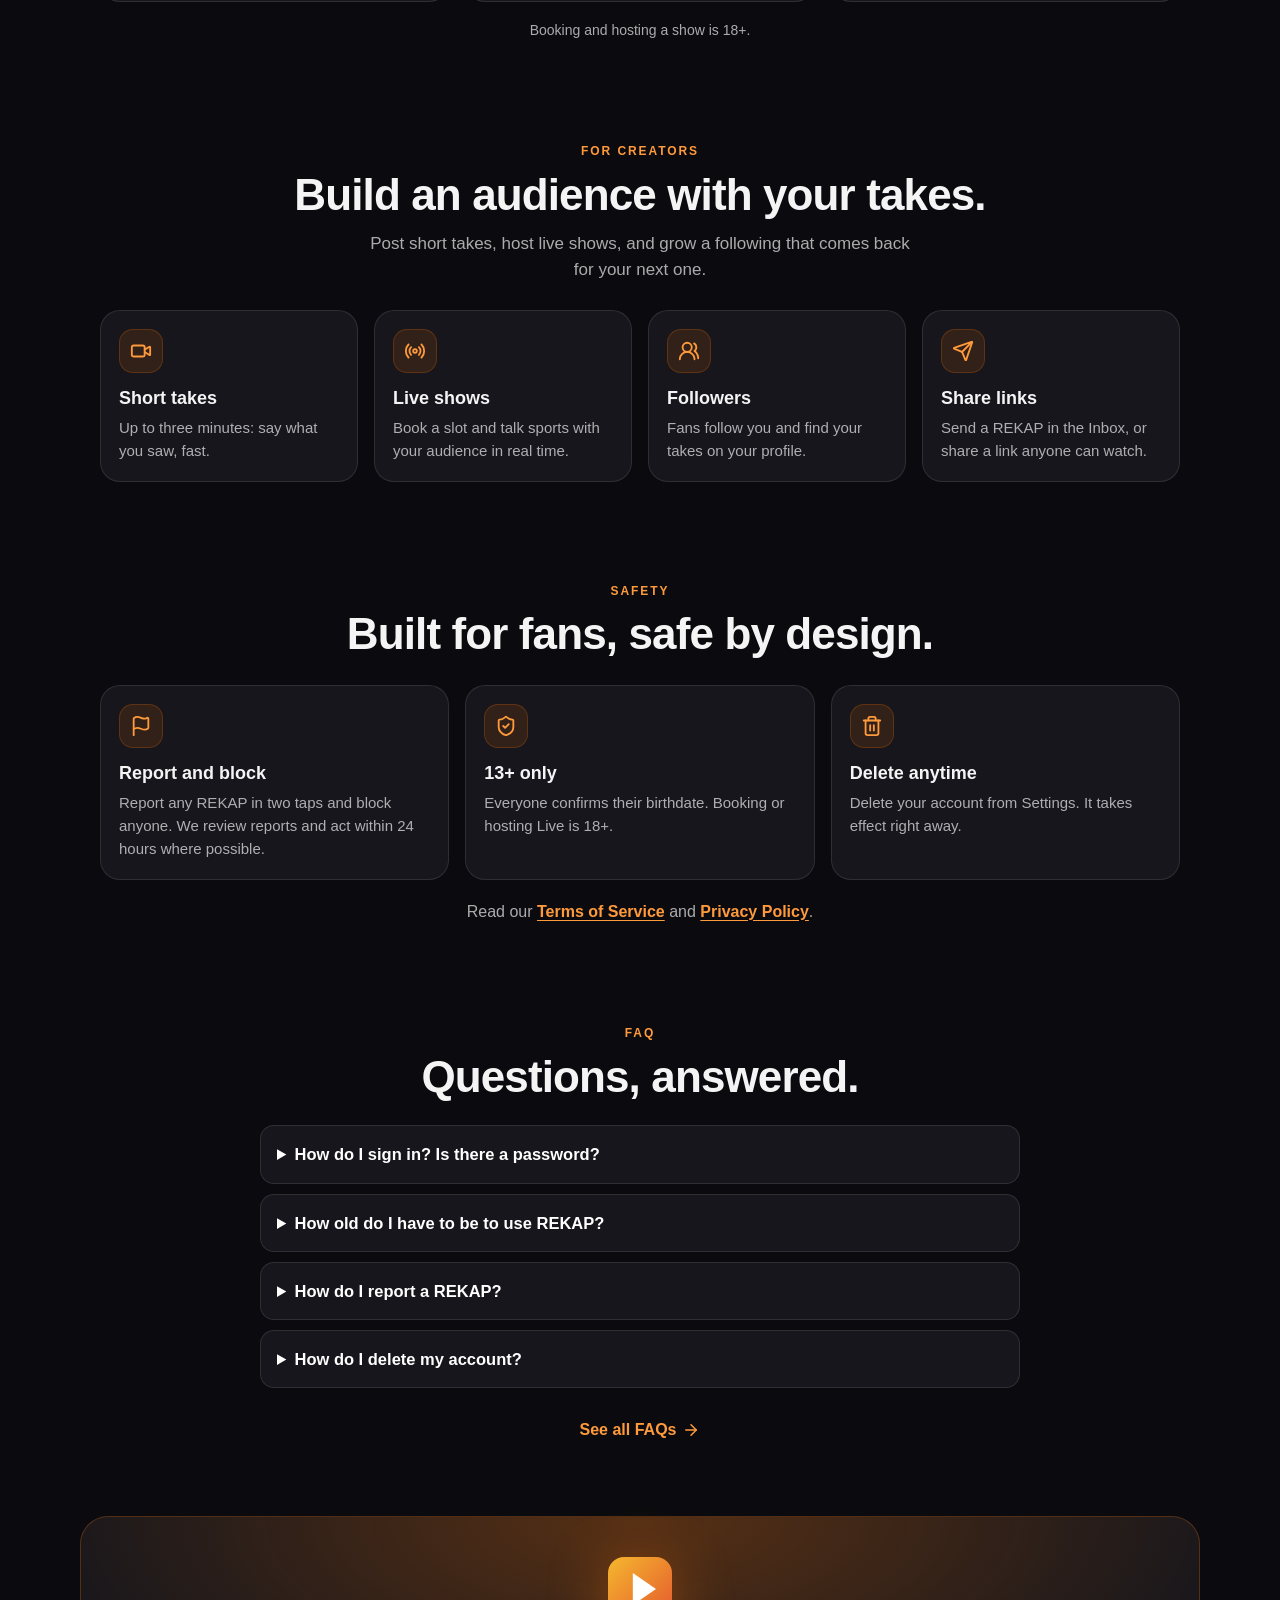
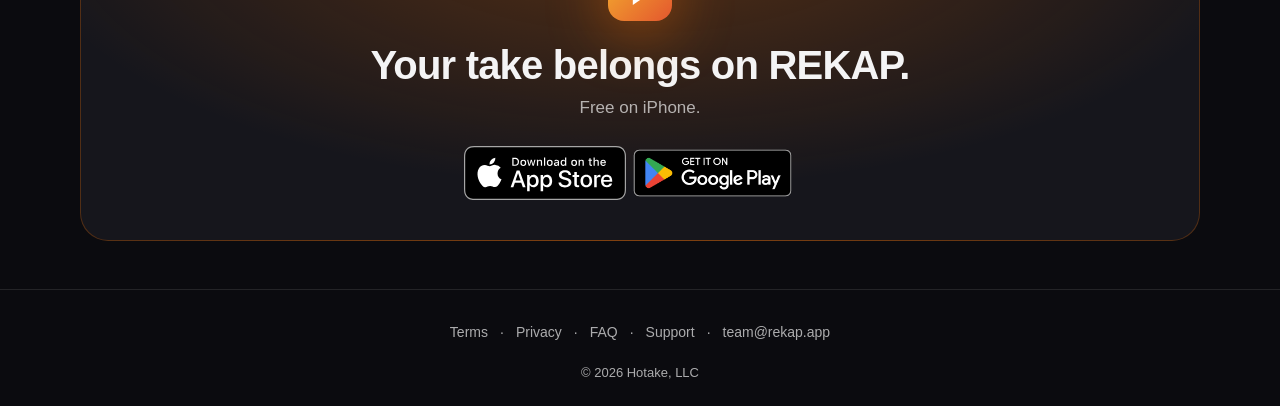
==== commit 2ff194a1: "REKAP website: Google Play badge next to the App Store badge (rendered from rekap aec6c85) Co-Author" ====
--- a/index.html
+++ b/index.html
@@ -7,7 +7,7 @@
     <meta name="color-scheme" content="dark">
     <title>REKAP — Sports recaps &amp; live shows. Creators earn tips and Live ticket revenue.</title>
     
-<meta name="rekap-build" content="05b52ae27b2f">
+<meta name="rekap-build" content="553bc155795c">
 <link rel="icon" href="static/img/brand/favicon.svg" type="image/svg+xml">
 <link rel="icon" href="static/img/brand/favicon-32.png" type="image/png" sizes="32x32">
 <link rel="apple-touch-icon" href="static/img/brand/apple-touch-icon.png" sizes="180x180">
@@ -62,6 +62,7 @@
         <h1 id="pg-rev-title" class="pg-display"><span>Your content.</span> <span>Your community.</span> <span class="pg-grad">Your revenue.</span></h1>
         <p class="pg-rev-sub">Earn tips on your posts and revenue from REKAP Live tickets.</p>
         <div class="pg-cta-row"><a class="pg-badge" href="#app-store-soon" data-cta="app-store-hero"><img src="static/img/badges/download-on-the-app-store.svg" alt="Download on the App Store" width="162" height="54"></a>
+<a class="pg-badge pg-badge-play" href="#play-store-soon" data-cta="play-store-hero"><img src="static/img/badges/get-it-on-google-play.png" alt="Get it on Google Play" width="646" height="250"></a>
 </div>
 
         <div class="pg-rev-art" aria-hidden="true">
@@ -241,11 +242,13 @@
         <img src="static/img/brand/rekap-mark.svg" alt="" width="72" height="72" loading="lazy">
         <h2 id="pg-final-title">Your take belongs on REKAP.</h2>
         <p class="pg-lede">Free on iPhone.</p>
-        <a class="pg-badge" href="#app-store-soon" data-cta="app-store-final"><img src="static/img/badges/download-on-the-app-store.svg" alt="Download on the App Store" width="162" height="54"></a>
-
+        <div class="pg-cta-row"><a class="pg-badge" href="#app-store-soon" data-cta="app-store-final"><img src="static/img/badges/download-on-the-app-store.svg" alt="Download on the App Store" width="162" height="54"></a>
+<a class="pg-badge pg-badge-play" href="#play-store-soon" data-cta="play-store-final"><img src="static/img/badges/get-it-on-google-play.png" alt="Get it on Google Play" width="646" height="250"></a>
+</div>
     </section>
 </main>
 <div class="pg-toast" id="app-store-soon" role="status"><span>Coming soon to the App Store</span><a href="#app-store-badge-closed" aria-label="Close"><svg class="pg-ic" aria-hidden="true"><use href="#i-x"/></svg></a></div>
+<div class="pg-toast" id="play-store-soon" role="status"><span>Coming soon to Google Play</span><a href="#play-store-badge-closed" aria-label="Close"><svg class="pg-ic" aria-hidden="true"><use href="#i-x"/></svg></a></div>
 
 <footer class="pg-footer">
     <nav aria-label="Legal and help">
--- a/static/css/rekap-pages.css
+++ b/static/css/rekap-pages.css
@@ -27,6 +27,14 @@
 .pg-top-center .pg-top-logo img { height: 34px; }
 .pg-badge { display: inline-flex; border-radius: 10px; flex: none; }
 .pg-badge img { display: block; height: auto; width: 162px; }
+/* Google Play PNG: 646x250 with 41px transparent padding; the visible 564x168 badge matches the 54px App Store badge. */
+.pg-cta-row { gap: 10px; flex-wrap: wrap; align-items: center; }
+.pg-cta-row .pg-badge img, .pg-final .pg-badge img { width: 150px; }                 /* phones: both badges on one row */
+.pg-cta-row .pg-badge-play img { width: 193px; margin: -12.5px; }                    /* visible 168x50 = App Store 150x50 */
+@media (min-width: 420px) {
+    .pg-cta-row .pg-badge img, .pg-final .pg-badge img { width: 162px; }
+    .pg-cta-row .pg-badge-play img { width: 208px; margin: -13.5px; }                /* visible 181x54 */
+}
 .pg-landing a:focus-visible, .pg-prose summary:focus-visible { outline: 3px solid #FF9A3C; outline-offset: 3px; }
 .pg-ic { width: 22px; height: 22px; flex: none; fill: none; stroke: currentColor; stroke-width: 2; stroke-linecap: round; stroke-linejoin: round; }
 .pg-ic-wrap { display: inline-flex; align-items: center; justify-content: center; width: 44px; height: 44px; flex: none; border-radius: 14px;
@@ -137,7 +145,7 @@
 .pg-more { display: inline-flex; align-items: center; gap: 6px; text-decoration: none; padding: 10px 4px; }
 .pg-more .pg-ic { width: 18px; height: 18px; }
 .pg-faq .pg-prose { max-width: 760px; margin: 24px auto 0; text-align: left; }
-.pg-final { max-width: 1120px; margin: 56px auto 48px; padding: 40px 20px; text-align: center; border-radius: 28px;
+.pg-final { max-width: 1120px; margin: 56px auto 48px; padding: 40px 12px; text-align: center; border-radius: 28px;
     background: radial-gradient(80% 120% at 50% 0%, rgba(255,115,0,.28), transparent 70%), var(--card); border: 1px solid rgba(255,115,0,.25);
     width: calc(100% - 32px); scroll-margin-top: 24px; }
 .pg-final img[alt=""] { width: 64px; height: 64px; filter: drop-shadow(0 10px 30px rgba(255,115,0,.45)); }
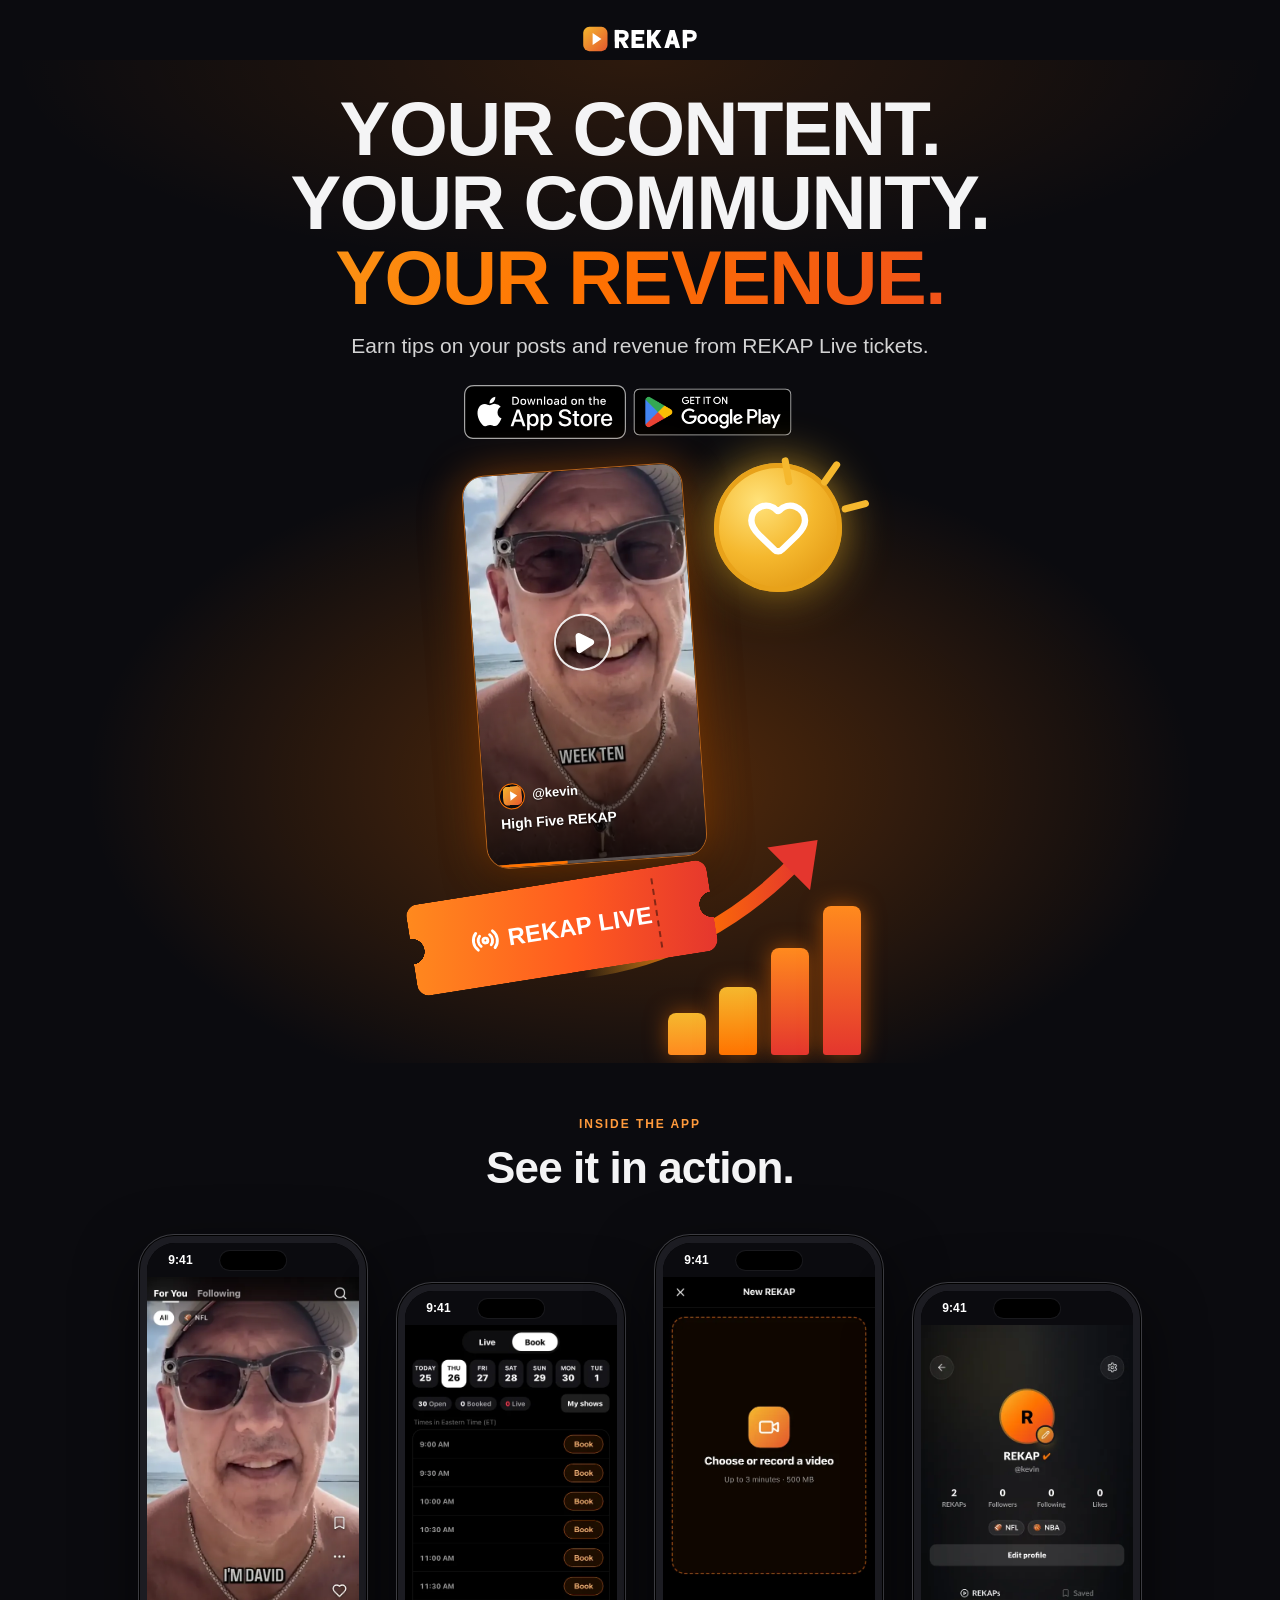
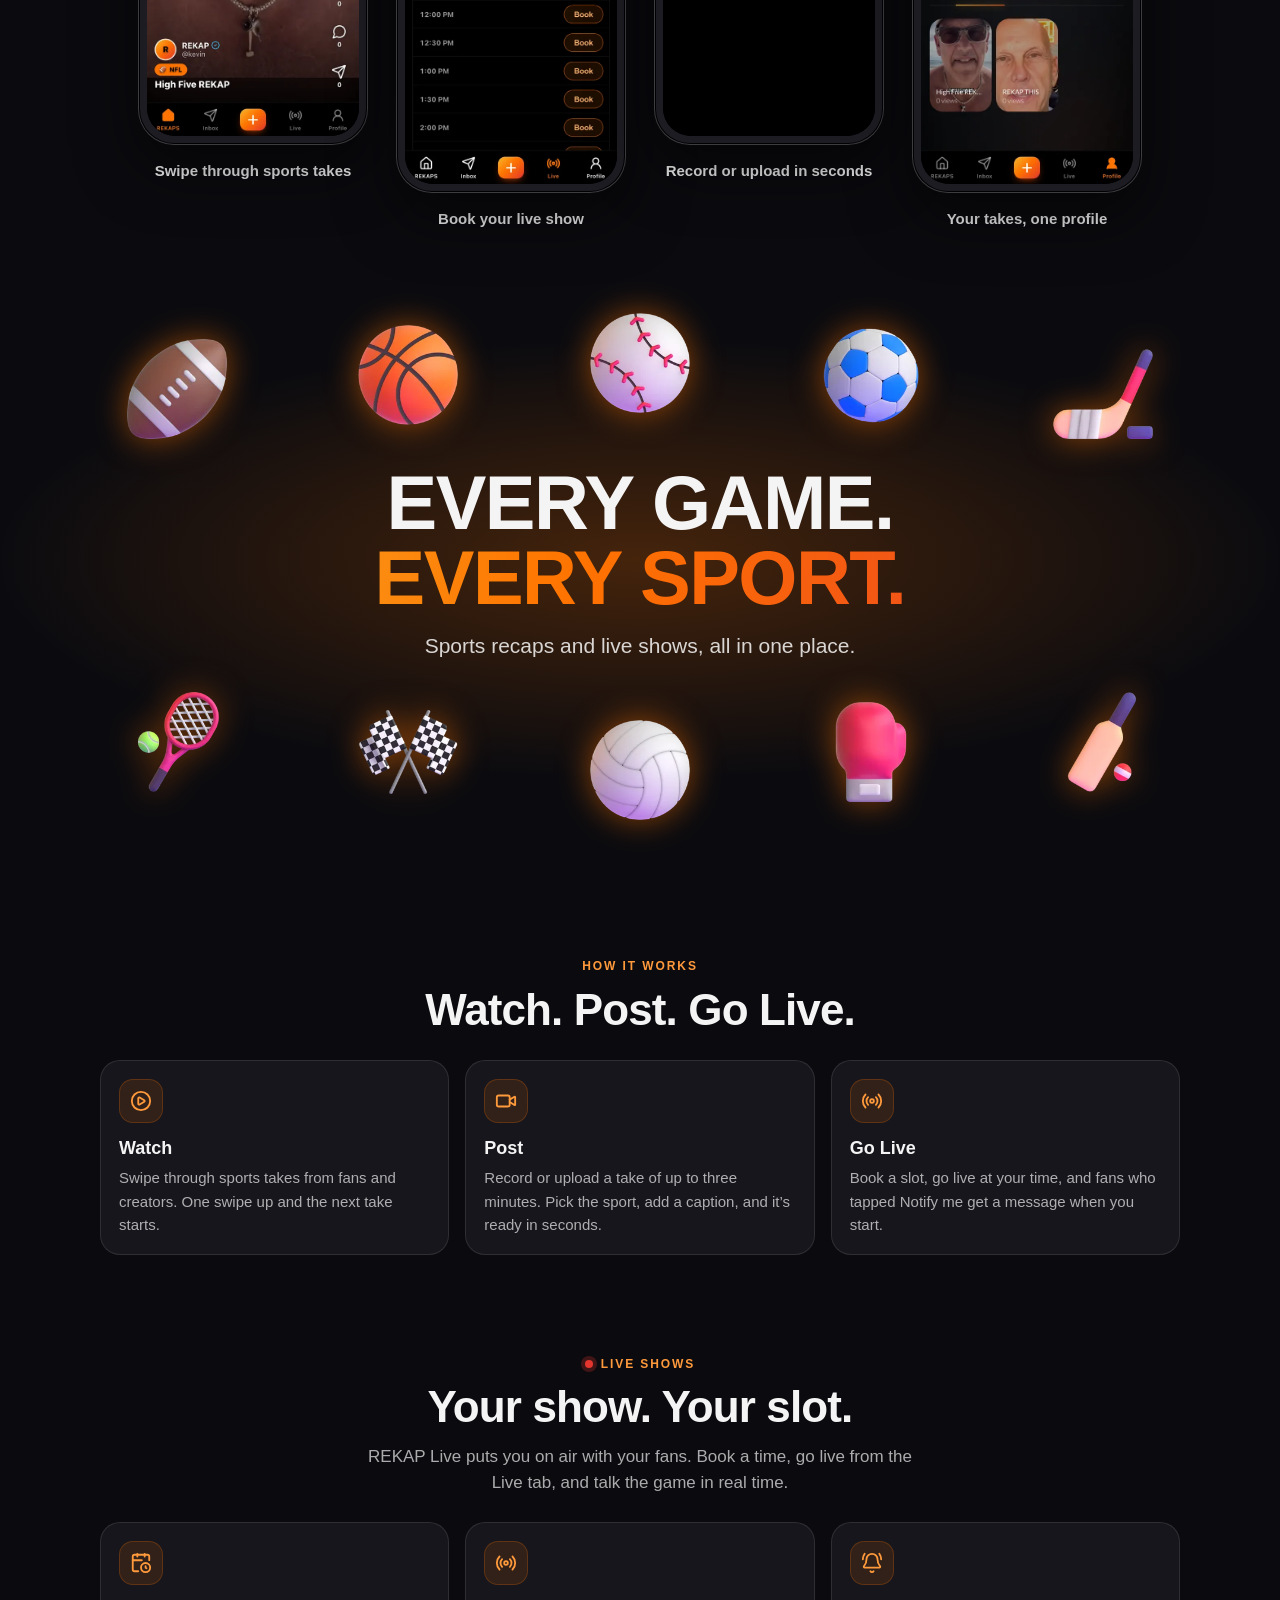
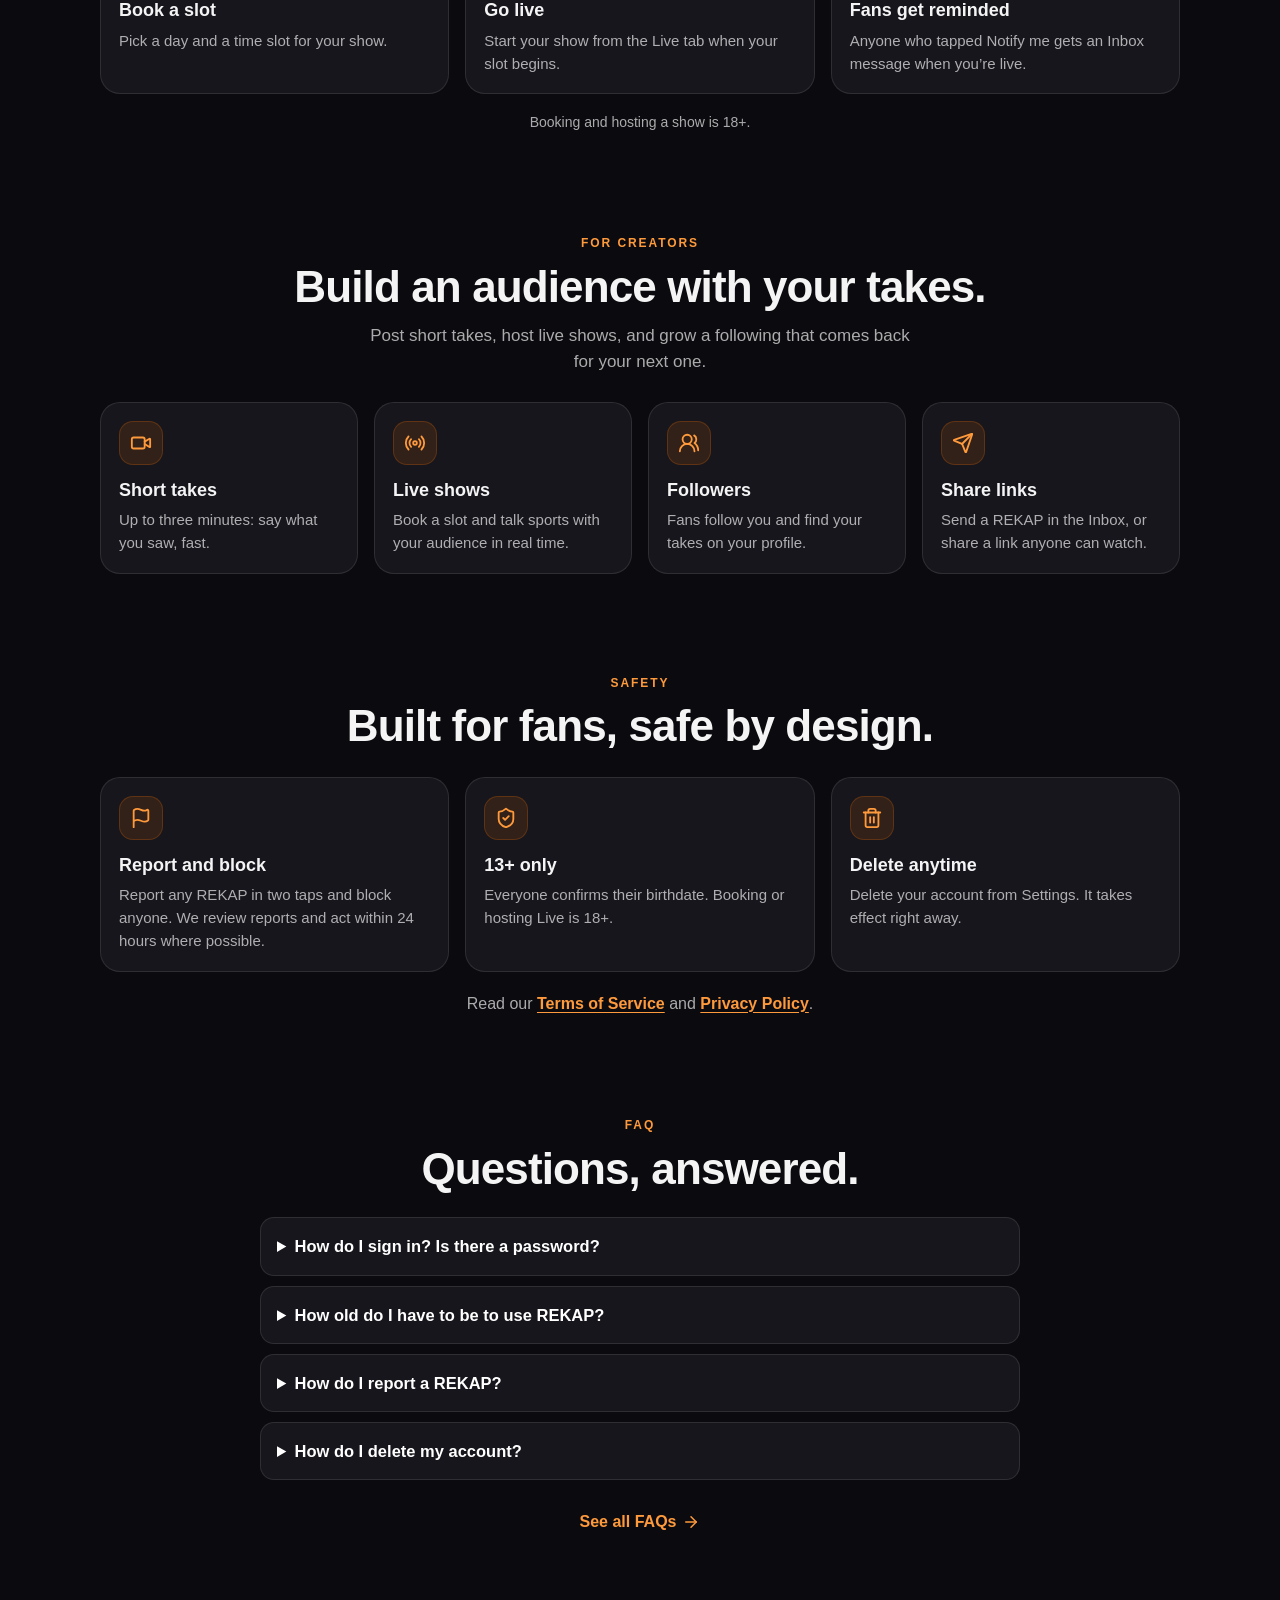
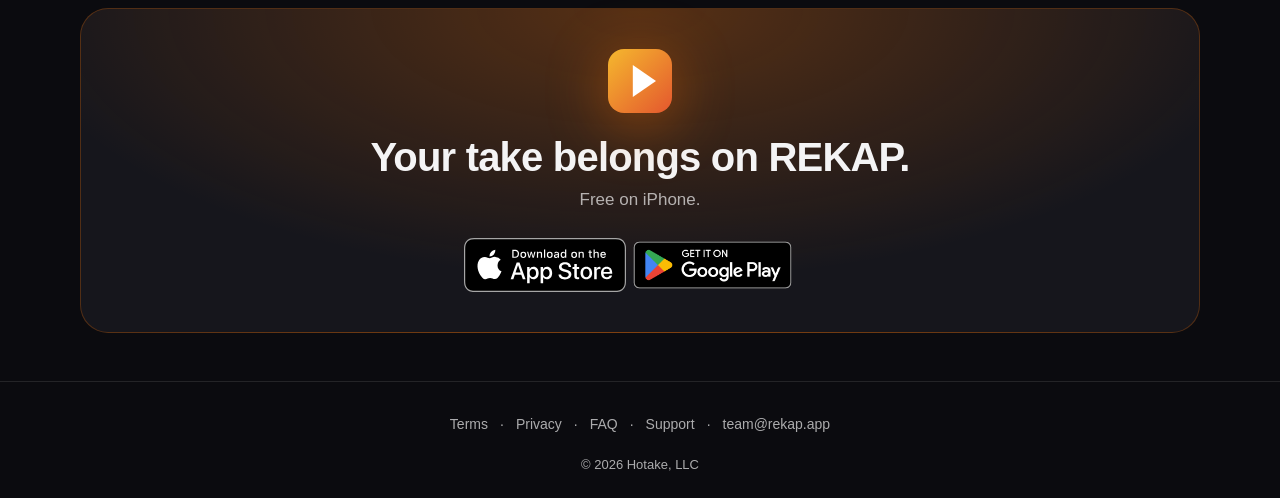
==== commit 9e43dace: "REKAP website: real REKAP post in the hero card; new link-preview card + apple-touch-icon (rendered " ====
--- a/index.html
+++ b/index.html
@@ -3,11 +3,11 @@
 <head>
     <meta charset="utf-8">
     <meta name="viewport" content="width=device-width, initial-scale=1, viewport-fit=cover">
-    <meta name="theme-color" content="#0b0b0f">
+    <meta name="theme-color" content="#0b0b0b">
     <meta name="color-scheme" content="dark">
     <title>REKAP — Sports recaps &amp; live shows. Creators earn tips and Live ticket revenue.</title>
     
-<meta name="rekap-build" content="553bc155795c">
+<meta name="rekap-build" content="9d8d5d30a8b2">
 <link rel="icon" href="static/img/brand/favicon.svg" type="image/svg+xml">
 <link rel="icon" href="static/img/brand/favicon-32.png" type="image/png" sizes="32x32">
 <link rel="apple-touch-icon" href="static/img/brand/apple-touch-icon.png" sizes="180x180">
@@ -15,20 +15,22 @@
 <meta property="og:type" content="website">
 <meta property="og:site_name" content="REKAP">
 <meta property="og:url" content="https://rekap.app/">
-<meta property="og:title" content="REKAP — Sports recaps &amp; live shows. Creators earn tips and Live ticket revenue.">
-<meta property="og:description" content="REKAP — Sports recaps &amp; live shows. Creators earn tips and Live ticket revenue.">
-<meta property="og:image" content="https://rekap.app/static/landing/rekap-share.png">
+<meta property="og:title" content="REKAP">
+<meta property="og:description" content="Sports recaps &amp; live shows. Creators earn tips and Live ticket revenue.">
+<meta property="og:image" content="https://rekap.app/static/img/brand/rekap-share-1200x630.png">
+<meta property="og:image:secure_url" content="https://rekap.app/static/img/brand/rekap-share-1200x630.png">
+<meta property="og:image:type" content="image/png">
 <meta property="og:image:width" content="1200">
 <meta property="og:image:height" content="630">
-<meta property="og:image:alt" content="REKAP: Your content. Your community. Your revenue.">
+<meta property="og:image:alt" content="REKAP — Sports recaps &amp; live shows">
 
 <meta name="twitter:card" content="summary_large_image">
-<meta name="twitter:title" content="REKAP — Sports recaps &amp; live shows. Creators earn tips and Live ticket revenue.">
-<meta name="twitter:description" content="REKAP — Sports recaps &amp; live shows. Creators earn tips and Live ticket revenue.">
-<meta name="twitter:image" content="https://rekap.app/static/landing/rekap-share.png">
-<meta name="twitter:image:alt" content="REKAP: Your content. Your community. Your revenue.">
-
-<meta name="description" content="REKAP — Sports recaps &amp; live shows. Creators earn tips and Live ticket revenue.">
+<meta name="twitter:title" content="REKAP">
+<meta name="twitter:description" content="Sports recaps &amp; live shows. Creators earn tips and Live ticket revenue.">
+<meta name="twitter:image" content="https://rekap.app/static/img/brand/rekap-share-1200x630.png">
+<meta name="twitter:image:alt" content="REKAP — Sports recaps &amp; live shows">
+
+<meta name="description" content="Sports recaps &amp; live shows. Creators earn tips and Live ticket revenue.">
 
     <link rel="stylesheet" href="static/css/rekap-pages.css">
 </head>
@@ -66,15 +68,15 @@
 </div>
 
         <div class="pg-rev-art" aria-hidden="true">
+            
             <div class="pg-post">
-                <div class="pg-post-media">
-                    <span class="pg-play"><svg class="pg-ic"><use href="#i-play"/></svg></span>
-                    <img class="pg-post-ball" src="static/landing/sports/american-football.webp" alt="" width="192" height="192" fetchpriority="high">
+                <img class="pg-post-shot" src="static/landing/hero-post.webp" alt="" width="524" height="934" fetchpriority="high" decoding="async">
+                <span class="pg-play"><svg class="pg-ic"><use href="#i-play"/></svg></span>
+                <div class="pg-post-info">
+                    <div class="pg-post-who"><span class="pg-avatar"><img src="static/img/brand/rekap-mark.svg" alt="" width="32" height="32"></span><span class="pg-post-handle">@kevin</span></div>
+                    <p class="pg-post-cap">High Five REKAP</p>
                 </div>
-                <div class="pg-post-meta">
-                    <span class="pg-avatar"><svg class="pg-ic"><use href="#i-user-round"/></svg></span>
-                    <span class="pg-lines"><i></i><i></i></span>
-                </div>
+                <span class="pg-progress"><i></i></span>
             </div>
             <span class="pg-coin"><svg class="pg-ic"><use href="#i-heart"/></svg></span>
             <span class="pg-spark"><i></i><i></i><i></i></span>
--- a/static/css/rekap-pages.css
+++ b/static/css/rekap-pages.css
@@ -48,42 +48,40 @@
 /* 1. REVENUE */
 .pg-rev { position: relative; margin: 0 auto; padding: 18px 20px 8px; text-align: center; overflow: hidden;
     background: radial-gradient(60% 46% at 50% 72%, rgba(255,115,0,.30), transparent 72%), radial-gradient(70% 30% at 50% 0%, rgba(255,115,0,.14), transparent 70%); }
-.pg-rev-art { position: relative; width: min(100%, 400px); aspect-ratio: 400 / 440; margin: 18px auto 0; }
-.pg-post { position: absolute; left: 4%; top: 6%; width: 76%; padding: 4.5%; border-radius: 26px; background: linear-gradient(160deg, #26262e, #16161c);
-    border: 1.5px solid rgba(255,140,40,.65); box-shadow: 0 0 0 1px rgba(0,0,0,.6) inset, 0 0 40px rgba(255,115,0,.35); transform: rotate(-3deg); }
-.pg-post-media { position: relative; aspect-ratio: 16 / 10; border-radius: 16px; overflow: hidden;
-    background: radial-gradient(10% 8% at 18% 30%, #fff9 0, transparent 100%), radial-gradient(10% 8% at 40% 24%, #fff8 0, transparent 100%),
-        radial-gradient(10% 8% at 70% 22%, #fff8 0, transparent 100%), radial-gradient(12% 9% at 90% 30%, #fff7 0, transparent 100%),
-        linear-gradient(180deg, #121a30 0%, #233154 38%, #1a3a24 54%, #2c6b2f 70%, #1f5224 100%); }
-.pg-post-media::after { content: ""; position: absolute; left: -10%; right: -10%; bottom: 14%; height: 2px; background: rgba(255,255,255,.55);
-    box-shadow: 0 -16px 0 rgba(255,255,255,.3), 0 14px 0 rgba(255,255,255,.35); transform: perspective(200px) rotateX(40deg); }
-.pg-play { position: absolute; left: 50%; top: 50%; width: 22%; aspect-ratio: 1; transform: translate(-50%, -50%); display: grid; place-items: center; z-index: 2;
-    border-radius: 50%; border: 2px solid rgba(255,255,255,.85); background: rgba(0,0,0,.35); color: #fff; }
+.pg-rev-art { position: relative; width: min(100%, 400px); aspect-ratio: 400 / 520; margin: 18px auto 0; }
+/* The post card: a real REKAP post (vertical frame, gradient, avatar, handle, caption, progress). */
+.pg-post { position: absolute; left: 14%; top: 2%; width: 48%; aspect-ratio: 524 / 934; border-radius: 22px; overflow: hidden; background: #000;
+    border: 1.5px solid rgba(255,140,40,.7); box-shadow: 0 0 0 1px rgba(0,0,0,.6) inset, 0 0 44px rgba(255,115,0,.4), 0 18px 40px rgba(0,0,0,.55);
+    transform: rotate(-4deg); text-align: left; }
+.pg-post-shot { position: absolute; inset: 0; width: 100%; height: 100%; object-fit: cover; display: block; }
+.pg-post::after { content: ""; position: absolute; inset: 52% 0 0 0; background: linear-gradient(180deg, transparent, rgba(0,0,0,.78)); }
+.pg-play { position: absolute; left: 50%; top: 44%; width: 26%; aspect-ratio: 1; transform: translate(-50%, -50%); display: grid; place-items: center; z-index: 2;
+    border-radius: 50%; border: 2px solid rgba(255,255,255,.9); background: rgba(0,0,0,.32); color: #fff; }
 .pg-play .pg-ic { width: 46%; height: 46%; fill: #fff; stroke: #fff; margin-left: 6%; }
-.pg-post-ball { position: absolute; right: -6%; bottom: -14%; width: 52%; height: auto; transform: rotate(-18deg); z-index: 1; filter: drop-shadow(0 6px 14px rgba(0,0,0,.6)); }
-.pg-post-meta { display: flex; align-items: center; gap: 10px; margin-top: 4.5%; }
-.pg-avatar { width: 15%; aspect-ratio: 1; flex: none; display: grid; place-items: center; border-radius: 50%; background: #2a2a33; color: #d9d9de;
-    border: 2px solid #FF7300; }
-.pg-avatar .pg-ic { width: 56%; height: 56%; }
-.pg-lines { flex: 1; display: grid; gap: 7px; }
-.pg-lines i { display: block; height: 8px; border-radius: 6px; background: rgba(255,255,255,.22); }
-.pg-lines i + i { width: 66%; }
-.pg-coin { position: absolute; right: 2%; top: 0; width: 30%; aspect-ratio: 1; display: grid; place-items: center; border-radius: 50%; z-index: 3; color: #fff;
+.pg-post-info { position: absolute; left: 7%; right: 7%; bottom: 9%; z-index: 2; color: #fff; }
+.pg-post-who { display: flex; align-items: center; gap: 7px; }
+.pg-avatar { width: 26px; height: 26px; flex: none; display: grid; place-items: center; border-radius: 50%; background: #0b0b0f; border: 1.5px solid #FF7300; overflow: hidden; }
+.pg-avatar img { width: 78%; height: 78%; display: block; }
+.pg-post-handle { font-size: 13px; font-weight: 700; text-shadow: 0 1px 2px rgba(0,0,0,.6); }
+.pg-post-cap { margin: 6px 0 0; font-size: 14px; font-weight: 800; line-height: 1.2; text-shadow: 0 1px 2px rgba(0,0,0,.6); }
+.pg-progress { position: absolute; left: 0; right: 0; bottom: 0; height: 3px; background: rgba(255,255,255,.28); z-index: 2; }
+.pg-progress i { display: block; width: 36%; height: 100%; background: #FF7300; }
+.pg-coin { position: absolute; right: 6%; top: 1%; width: 28%; aspect-ratio: 1; display: grid; place-items: center; border-radius: 50%; z-index: 3; color: #fff;
     background: radial-gradient(circle at 35% 30%, #FFE27A, #F5B82E 45%, #D98A08 100%); box-shadow: 0 0 0 5px #E8A21A inset, 0 0 46px rgba(245,184,46,.7), 0 10px 22px rgba(0,0,0,.45); }
 .pg-coin .pg-ic { width: 50%; height: 50%; stroke-width: 2.4; }
-.pg-spark { position: absolute; right: -1%; top: -6%; width: 18%; aspect-ratio: 1; z-index: 3; }
+.pg-spark { position: absolute; right: 2%; top: -5%; width: 18%; aspect-ratio: 1; z-index: 3; }
 .pg-spark i { position: absolute; width: 9%; height: 34%; border-radius: 4px; background: #F5B82E; transform-origin: 50% 100%; left: 0; bottom: 30%; }
 .pg-spark i:nth-child(1) { transform: rotate(-10deg); left: 10%; }
 .pg-spark i:nth-child(2) { transform: rotate(35deg); left: 50%; }
 .pg-spark i:nth-child(3) { transform: rotate(75deg); left: 72%; bottom: 0; }
-.pg-ticket { position: absolute; left: 0; top: 56%; width: 72%; padding: 6% 7%; display: flex; align-items: center; justify-content: center; gap: 8px; z-index: 4;
+.pg-ticket { position: absolute; left: 0; top: 71%; width: 66%; padding: 6% 7%; display: flex; align-items: center; justify-content: center; gap: 8px; z-index: 4;
     color: #fff; font-weight: 900; font-size: clamp(17px, 5.4vw, 24px); letter-spacing: .01em; transform: rotate(-9deg); border-radius: 12px;
     background: linear-gradient(100deg, #FF8A1E, #FF5A1F 55%, #E4362E);
     -webkit-mask: radial-gradient(circle 13px at 0 50%, transparent 98%, #000) left / 51% 100% no-repeat, radial-gradient(circle 13px at 100% 50%, transparent 98%, #000) right / 51% 100% no-repeat;
             mask: radial-gradient(circle 13px at 0 50%, transparent 98%, #000) left / 51% 100% no-repeat, radial-gradient(circle 13px at 100% 50%, transparent 98%, #000) right / 51% 100% no-repeat; }
 .pg-ticket::after { content: ""; position: absolute; right: 18%; top: 12%; bottom: 12%; border-right: 2px dashed rgba(0,0,0,.45); }
 .pg-ticket .pg-ic { width: 1.2em; height: 1.2em; stroke-width: 2.4; }
-.pg-chart { position: absolute; right: 2%; bottom: 0; width: 46%; height: 30%; display: flex; align-items: flex-end; gap: 7%; z-index: 2; }
+.pg-chart { position: absolute; right: 2%; bottom: 0; width: 42%; height: 27%; display: flex; align-items: flex-end; gap: 7%; z-index: 2; }
 .pg-chart i { flex: 1; border-radius: 8px 8px 3px 3px; background: linear-gradient(180deg, #FF8A1E, #E4362E); box-shadow: 0 0 22px rgba(255,115,0,.5); }
 .pg-chart i:nth-child(1) { height: 26%; background: linear-gradient(180deg, #F5B82E, #FF8A1E); }
 .pg-chart i:nth-child(2) { height: 42%; background: linear-gradient(180deg, #F5B82E, #FF7300); }
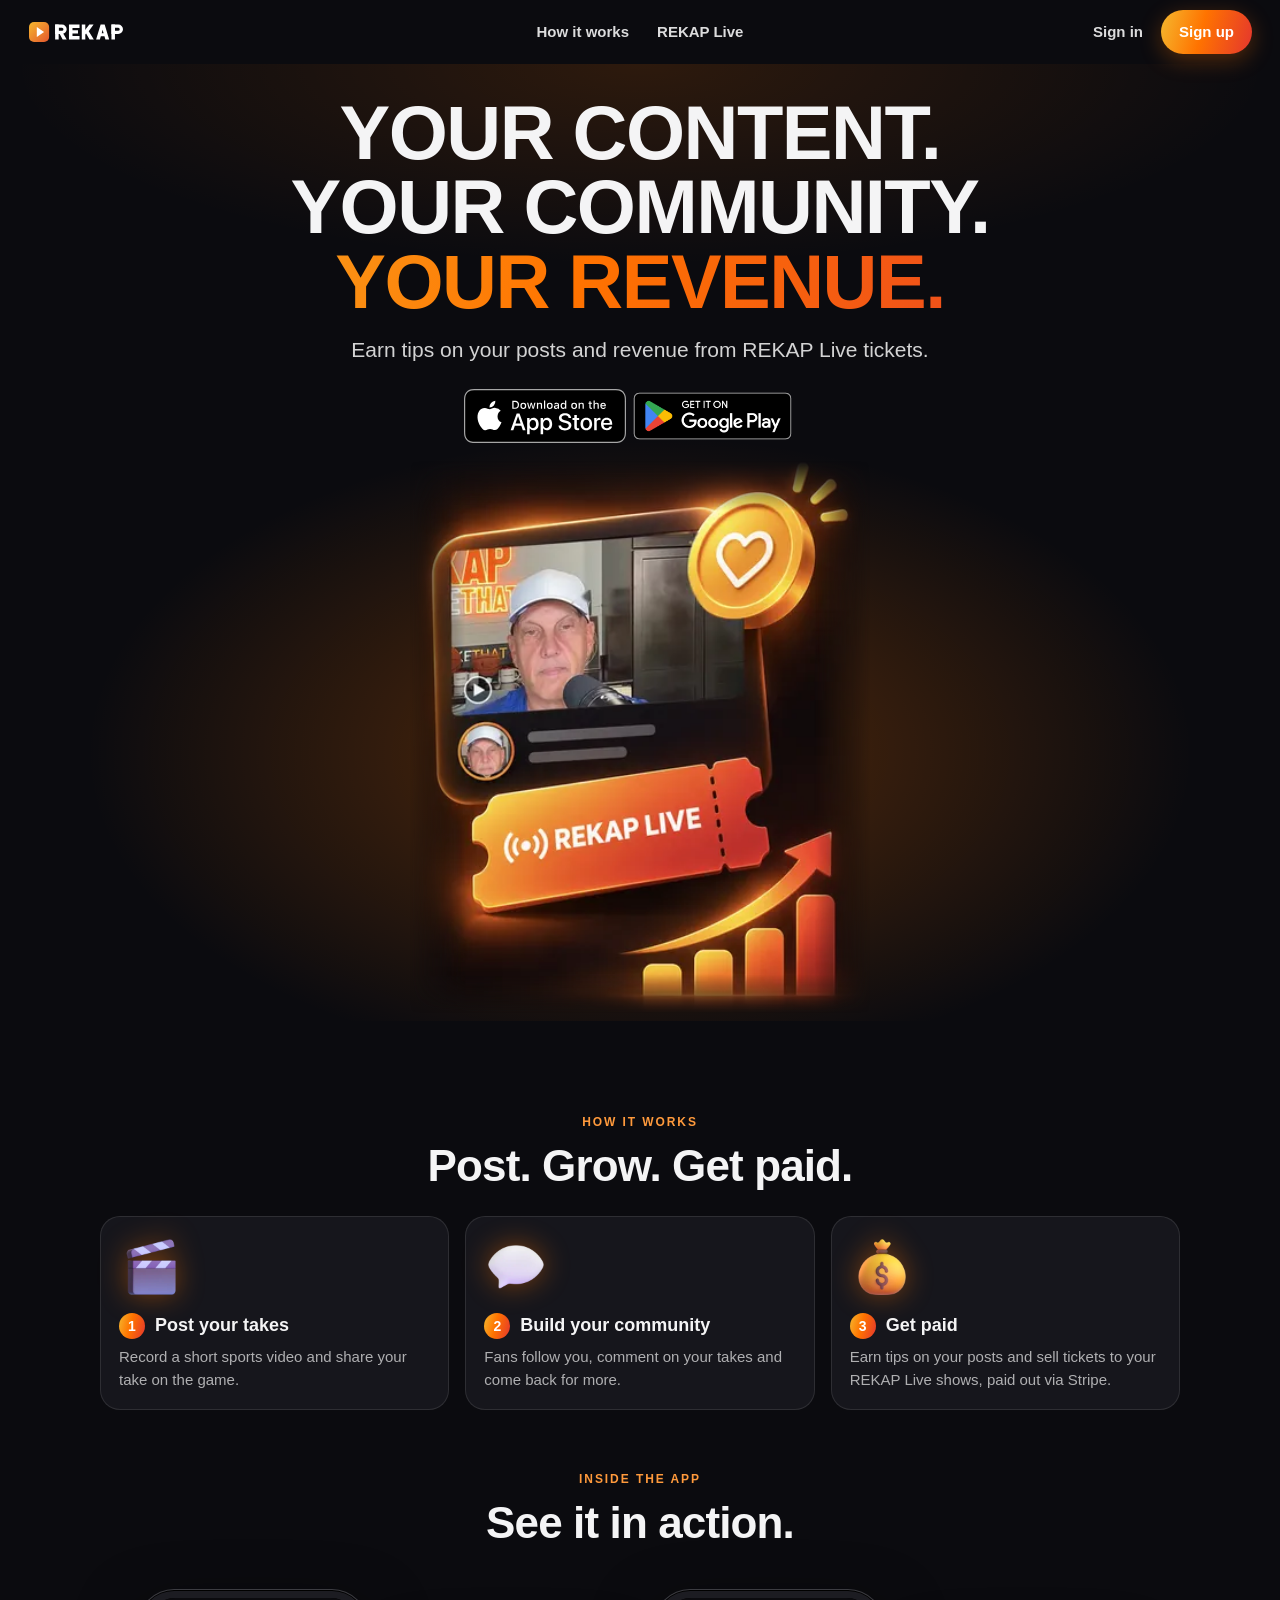
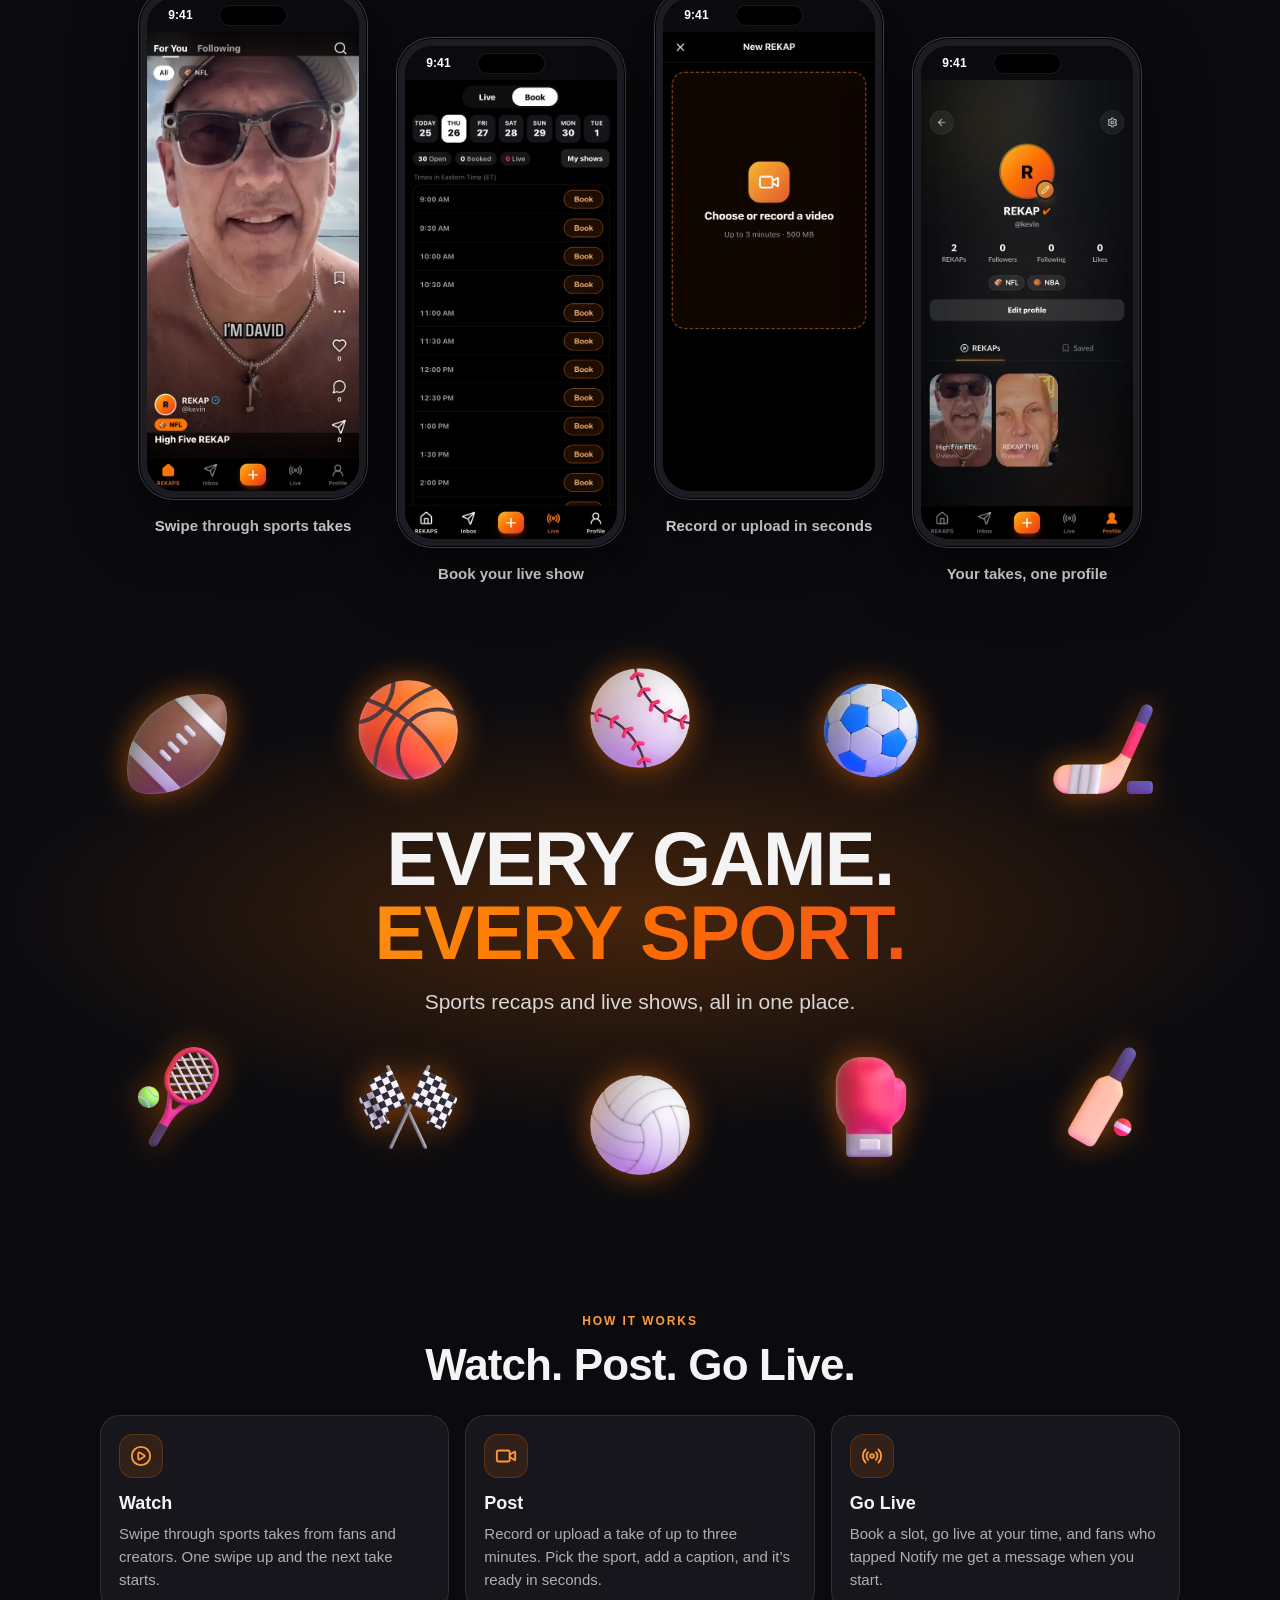
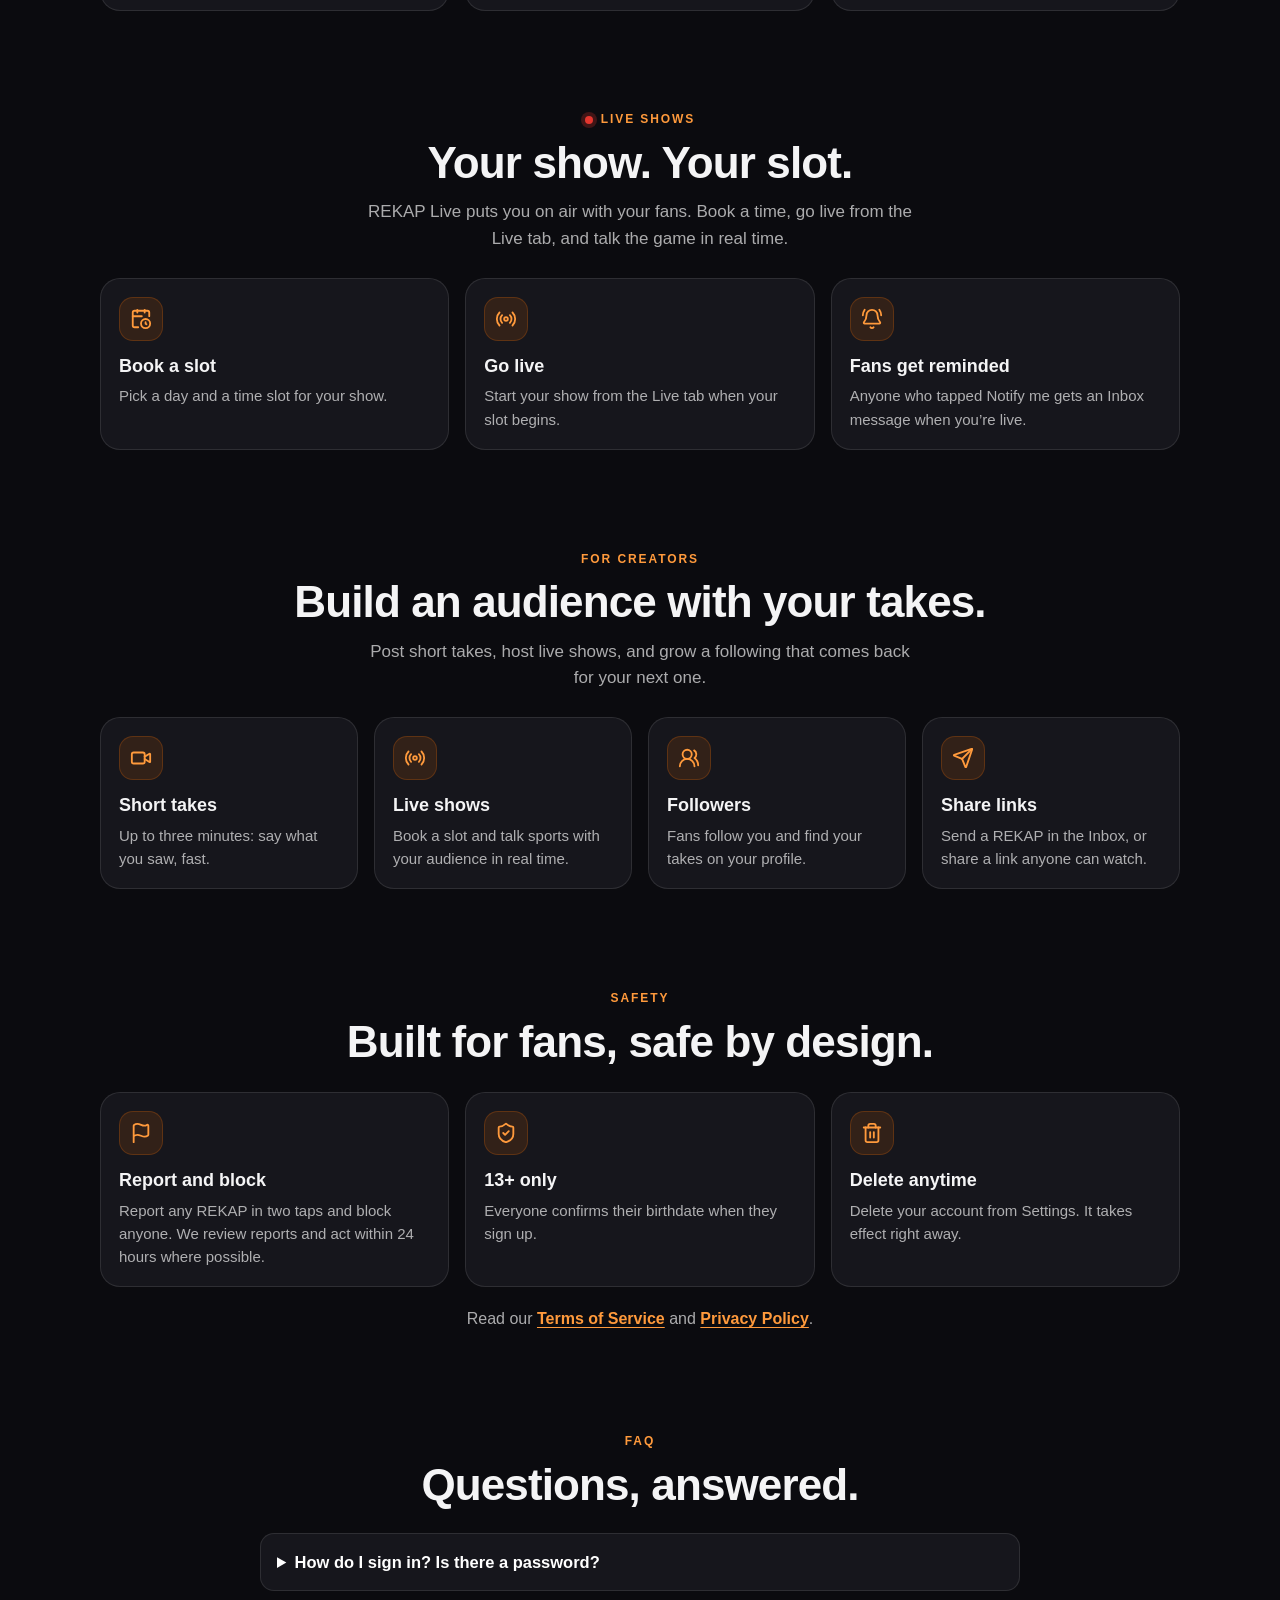
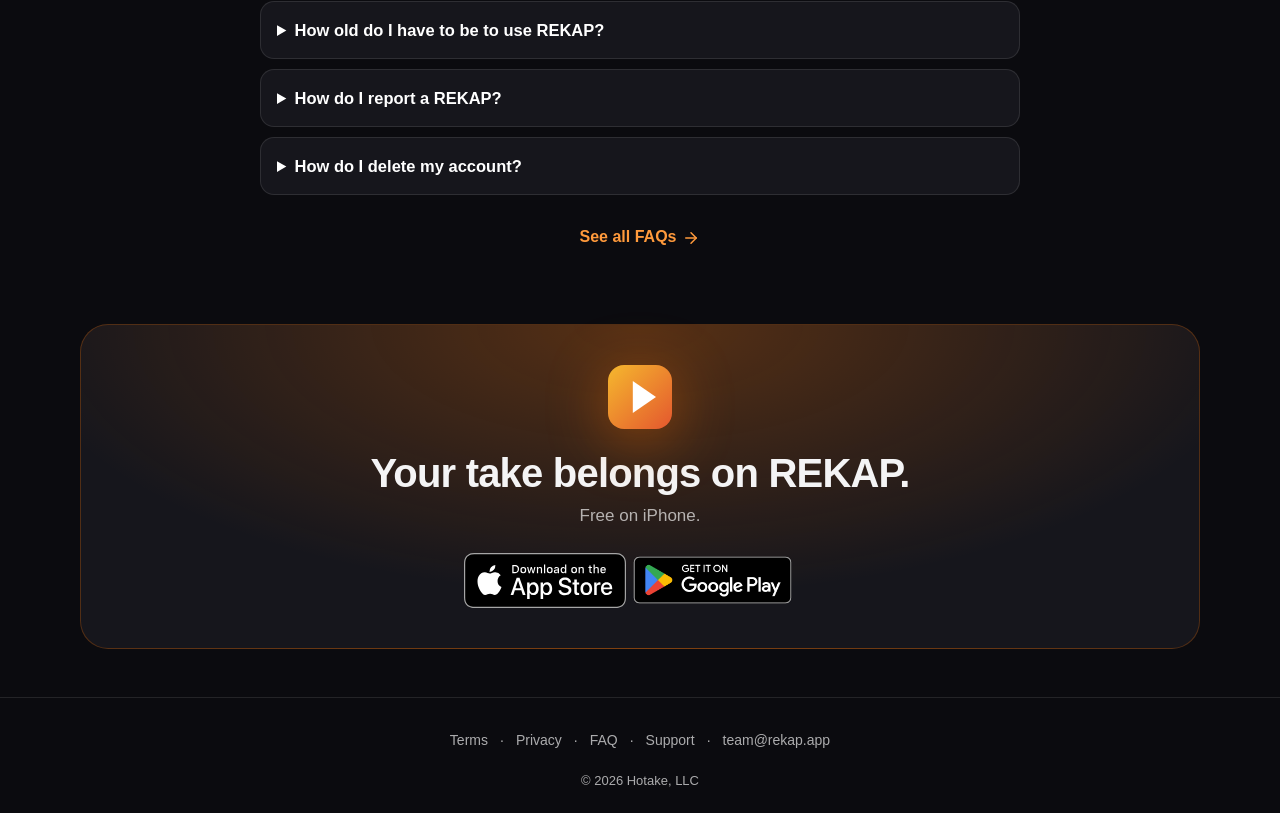
==== commit 2dc6a6aa: "REKAP website: Kaplan hero art, sticky header (How it works / REKAP Live / Sign in / Sign up), How i" ====
--- a/index.html
+++ b/index.html
@@ -7,7 +7,7 @@
     <meta name="color-scheme" content="dark">
     <title>REKAP — Sports recaps &amp; live shows. Creators earn tips and Live ticket revenue.</title>
     
-<meta name="rekap-build" content="9d8d5d30a8b2">
+<meta name="rekap-build" content="dd9adfcdf3e6">
 <link rel="icon" href="static/img/brand/favicon.svg" type="image/svg+xml">
 <link rel="icon" href="static/img/brand/favicon-32.png" type="image/png" sizes="32x32">
 <link rel="apple-touch-icon" href="static/img/brand/apple-touch-icon.png" sizes="180x180">
@@ -33,6 +33,7 @@
 <meta name="description" content="Sports recaps &amp; live shows. Creators earn tips and Live ticket revenue.">
 
     <link rel="stylesheet" href="static/css/rekap-pages.css">
+    <link rel="preload" as="image" type="image/webp" fetchpriority="high" href="static/landing/hero-art-400.webp" imagesrcset="static/landing/hero-art-400.webp 400w, static/landing/hero-art-800.webp 800w" imagesizes="(min-width: 1000px) 460px, min(calc(100vw - 40px), 400px)">
 </head>
 <body class="pg-landing">
 
@@ -52,12 +53,31 @@
 <symbol id="i-play" viewBox="0 0 24 24"><path d="M5 5a2 2 0 0 1 3.008-1.728l11.997 6.998a2 2 0 0 1 .003 3.458l-12 7A2 2 0 0 1 5 19z"/></symbol>
 <symbol id="i-user-round" viewBox="0 0 24 24"><circle cx="12" cy="8" r="5"/> <path d="M20 21a8 8 0 0 0-16 0"/></symbol>
 <symbol id="i-heart" viewBox="0 0 24 24"><path d="M2 9.5a5.5 5.5 0 0 1 9.591-3.676.56.56 0 0 0 .818 0A5.49 5.49 0 0 1 22 9.5c0 2.29-1.5 4-3 5.5l-5.492 5.313a2 2 0 0 1-3 .019L5 15c-1.5-1.5-3-3.2-3-5.5"/></symbol>
+<symbol id="i-menu" viewBox="0 0 24 24"><path d="M4 5h16"/> <path d="M4 12h16"/> <path d="M4 19h16"/></symbol>
 <symbol id="i-x" viewBox="0 0 24 24"><path d="M18 6 6 18"/> <path d="m6 6 12 12"/></symbol>
 </defs></svg>
 
-<header class="pg-top pg-top-center">
-    <a href="index.html" class="pg-top-logo" aria-label="REKAP home"><img src="static/img/brand/rekap-logo.svg" alt="REKAP" width="140" height="35"></a>
+<header class="pg-nav" id="top">
+    <a href="index.html" class="pg-nav-logo" aria-label="REKAP home"><img src="static/img/brand/rekap-logo.svg" alt="REKAP" width="112" height="28"></a>
+    <nav class="pg-nav-links" aria-label="Main">
+        <a href="#how-it-works">How it works</a>
+        <a href="#rekap-live">REKAP Live</a>
+    </nav>
+    <div class="pg-nav-auth">
+        
+        <a class="pg-nav-text" href="https://app.rekap.app/users/sign-in" data-cta="sign-in">Sign in</a>
+        <a class="pg-nav-pill" href="https://app.rekap.app/users/sign-in" data-cta="sign-up">Sign up</a>
+        
+        <a class="pg-nav-burger" href="#menu" aria-label="Open menu" aria-controls="menu"><svg class="pg-ic" aria-hidden="true"><use href="#i-menu"/></svg></a>
+    </div>
+    <div class="pg-menu" id="menu" aria-label="Menu">
+        <a href="#how-it-works">How it works</a>
+        <a href="#rekap-live">REKAP Live</a>
+        <a href="https://app.rekap.app/users/sign-in">Sign in</a>
+        <a class="pg-menu-close" href="#menu-closed" aria-label="Close menu"><svg class="pg-ic" aria-hidden="true"><use href="#i-x"/></svg></a>
+    </div>
 </header>
+
 <main>
     
     <section class="pg-rev" aria-labelledby="pg-rev-title">
@@ -69,23 +89,26 @@
 
         <div class="pg-rev-art" aria-hidden="true">
             
-            <div class="pg-post">
-                <img class="pg-post-shot" src="static/landing/hero-post.webp" alt="" width="524" height="934" fetchpriority="high" decoding="async">
-                <span class="pg-play"><svg class="pg-ic"><use href="#i-play"/></svg></span>
-                <div class="pg-post-info">
-                    <div class="pg-post-who"><span class="pg-avatar"><img src="static/img/brand/rekap-mark.svg" alt="" width="32" height="32"></span><span class="pg-post-handle">@kevin</span></div>
-                    <p class="pg-post-cap">High Five REKAP</p>
-                </div>
-                <span class="pg-progress"><i></i></span>
-            </div>
-            <span class="pg-coin"><svg class="pg-ic"><use href="#i-heart"/></svg></span>
-            <span class="pg-spark"><i></i><i></i><i></i></span>
-            <div class="pg-ticket"><svg class="pg-ic"><use href="#i-radio"/></svg><span>REKAP LIVE</span></div>
-            <div class="pg-chart"><i></i><i></i><i></i><i></i>
-                <svg class="pg-arrow" viewBox="0 0 200 120"><defs><linearGradient id="pg-arrow-g" x1="0" x2="1"><stop offset="0" stop-color="#F5B82E" stop-opacity="0"/><stop offset=".5" stop-color="#FF7300"/><stop offset="1" stop-color="#E4362E"/></linearGradient></defs>
-                    <path d="M4 112 C 70 104, 130 72, 178 20" fill="none" stroke="url(#pg-arrow-g)" stroke-width="12" stroke-linecap="round"/><path d="M150 14 L190 8 L184 48 Z" fill="#E4362E"/></svg>
-            </div>
+            <picture>
+                <source type="image/webp" srcset="static/landing/hero-art-400.webp 400w, static/landing/hero-art-800.webp 800w" sizes="(min-width: 1000px) 460px, min(calc(100vw - 40px), 400px)">
+                <img class="pg-rev-img" src="static/landing/hero-art-400.png" srcset="static/landing/hero-art-400.png 400w, static/landing/hero-art-800.png 800w" sizes="(min-width: 1000px) 460px, min(calc(100vw - 40px), 400px)" alt="" width="400" height="480" fetchpriority="high" decoding="async">
+            </picture>
         </div>
+    </section>
+
+    
+    <section class="pg-section pg-steps" id="how-it-works" aria-labelledby="pg-steps-title">
+        <p class="pg-eyebrow">How it works</p>
+        <h2 id="pg-steps-title" class="pg-h2">Post. Grow. Get paid.</h2>
+        <ol class="pg-grid pg-grid-3 pg-step-list">
+            
+            <li class="pg-tile pg-step"><img src="static/landing/sports/clapper-board.webp" alt="" width="64" height="64" loading="lazy" decoding="async"><h3><span class="pg-step-n">1</span>Post your takes</h3><p>Record a short sports video and share your take on the game.</p></li>
+            
+            <li class="pg-tile pg-step"><img src="static/landing/sports/speech-balloon.webp" alt="" width="64" height="64" loading="lazy" decoding="async"><h3><span class="pg-step-n">2</span>Build your community</h3><p>Fans follow you, comment on your takes and come back for more.</p></li>
+            
+            <li class="pg-tile pg-step"><img src="static/landing/sports/money-bag.webp" alt="" width="64" height="64" loading="lazy" decoding="async"><h3><span class="pg-step-n">3</span>Get paid</h3><p>Earn tips on your posts and sell tickets to your REKAP Live shows, paid out via Stripe.</p></li>
+            
+        </ol>
     </section>
 
     
@@ -167,7 +190,7 @@
         </ul>
     </section>
 
-    <section class="pg-section" aria-labelledby="pg-live-title">
+    <section class="pg-section" id="rekap-live" aria-labelledby="pg-live-title">
         <p class="pg-eyebrow"><span class="pg-live-dot" aria-hidden="true"></span>Live shows</p>
         <h2 id="pg-live-title" class="pg-h2">Your show. Your slot.</h2>
         <p class="pg-lede">REKAP Live puts you on air with your fans. Book a time, go live from the Live tab, and talk the game in real time.</p>
@@ -180,7 +203,6 @@
             <li class="pg-tile"><span class="pg-ic-wrap"><svg class="pg-ic" aria-hidden="true"><use href="#i-bell-ring"/></svg></span><h3>Fans get reminded</h3><p>Anyone who tapped Notify me gets an Inbox message when you’re live.</p></li>
             
         </ul>
-        <p class="pg-note">Booking and hosting a show is 18+.</p>
     </section>
 
     <section class="pg-section" aria-labelledby="pg-creators-title">
@@ -207,7 +229,7 @@
             
             <li class="pg-tile"><span class="pg-ic-wrap"><svg class="pg-ic" aria-hidden="true"><use href="#i-flag"/></svg></span><h3>Report and block</h3><p>Report any REKAP in two taps and block anyone. We review reports and act within 24 hours where possible.</p></li>
             
-            <li class="pg-tile"><span class="pg-ic-wrap"><svg class="pg-ic" aria-hidden="true"><use href="#i-shield-check"/></svg></span><h3>13+ only</h3><p>Everyone confirms their birthdate. Booking or hosting Live is 18+.</p></li>
+            <li class="pg-tile"><span class="pg-ic-wrap"><svg class="pg-ic" aria-hidden="true"><use href="#i-shield-check"/></svg></span><h3>13+ only</h3><p>Everyone confirms their birthdate when they sign up.</p></li>
             
             <li class="pg-tile"><span class="pg-ic-wrap"><svg class="pg-ic" aria-hidden="true"><use href="#i-trash-2"/></svg></span><h3>Delete anytime</h3><p>Delete your account from Settings. It takes effect right away.</p></li>
             
--- a/static/css/rekap-pages.css
+++ b/static/css/rekap-pages.css
@@ -45,49 +45,63 @@
 .pg-rev-sub { margin: 16px auto 0; max-width: 520px; color: rgba(255,255,255,.82); font-size: clamp(17px, 4.6vw, 21px); line-height: 1.4; }
 .pg-cta-row { display: flex; justify-content: center; margin-top: 24px; }
 
+/* Landing header: sticky, dark; blur fades in as you scroll (scroll-driven, no JS). Fixed 64px: no shift. */
+.pg-nav { position: sticky; top: 0; z-index: 40; display: grid; grid-template-columns: auto 1fr; align-items: center; gap: 12px;
+    height: calc(64px + env(safe-area-inset-top)); padding: env(safe-area-inset-top) max(16px, env(safe-area-inset-right)) 0 max(16px, env(safe-area-inset-left));
+    background: rgba(11,11,11,.9); border-bottom: 1px solid transparent; }
+@supports (animation-timeline: scroll()) {
+    .pg-nav { background: rgba(11,11,11,0); animation: pg-nav-solid linear both; animation-timeline: scroll(); animation-range: 0 96px; }
+}
+@keyframes pg-nav-solid { to { background: rgba(11,11,11,.78); border-bottom-color: rgba(255,255,255,.08);
+    -webkit-backdrop-filter: blur(12px); backdrop-filter: blur(12px); } }
+.pg-nav-logo { justify-self: start; display: inline-flex; align-items: center; min-height: 44px; }
+.pg-nav-logo img { display: block; height: 28px; width: auto; }
+.pg-nav-links { display: none; gap: 4px; }
+.pg-nav-links a, .pg-nav-text { display: inline-flex; align-items: center; min-height: 44px; padding: 0 12px; border-radius: 999px;
+    font-size: 15px; font-weight: 600; text-decoration: none; color: rgba(255,255,255,.86); }
+.pg-nav-links a:hover, .pg-nav-text:hover { color: #fff; background: rgba(255,255,255,.06); }
+.pg-nav-auth { justify-self: end; display: flex; align-items: center; gap: 6px; }
+.pg-nav-text { display: none; }
+.pg-nav-pill { display: inline-flex; align-items: center; min-height: 44px; padding: 0 18px; border-radius: 999px; white-space: nowrap;
+    font-size: 15px; font-weight: 800; text-decoration: none; color: #fff; background: var(--grad); box-shadow: 0 6px 22px rgba(255,115,0,.3); }
+.pg-nav-pill:hover { filter: brightness(1.06); }
+.pg-nav-burger { display: inline-grid; place-items: center; width: 44px; height: 44px; border-radius: 12px; color: #fff; }
+.pg-nav-burger .pg-ic { width: 24px; height: 24px; }
+.pg-nav a:focus-visible, .pg-menu a:focus-visible { outline: 2px solid #FF9A3C; outline-offset: 2px; }
+.pg-menu { display: none; position: fixed; z-index: 45; left: 12px; right: 12px; top: calc(68px + env(safe-area-inset-top)); padding: 8px;
+    flex-direction: column; border-radius: 18px; background: #16161b; border: 1px solid var(--line); box-shadow: 0 24px 60px rgba(0,0,0,.6); }
+.pg-menu:target { display: flex; }
+.pg-menu { scroll-margin-top: calc(68px + env(safe-area-inset-top)); }   /* opening it doesn't scroll the page */
+.pg-menu a { display: flex; align-items: center; min-height: 48px; padding: 0 14px; border-radius: 12px; font-size: 17px; font-weight: 700; text-decoration: none; }
+.pg-menu a:hover { background: rgba(255,255,255,.06); }
+.pg-menu .pg-menu-close { position: absolute; top: 4px; right: 4px; width: 44px; min-height: 44px; padding: 0; justify-content: center; }
+.pg-menu .pg-menu-close .pg-ic { width: 20px; height: 20px; }
+[id="how-it-works"], [id="rekap-live"] { scroll-margin-top: 80px; }
+@media (min-width: 760px) {
+    .pg-nav { grid-template-columns: 1fr auto 1fr; padding-left: 28px; padding-right: 28px; }
+    .pg-nav-links { display: flex; }
+    .pg-nav-text { display: inline-flex; }
+    .pg-nav-burger, .pg-menu, .pg-menu:target { display: none; }
+}
+
+/* How it works: three numbered steps with Fluent 3D icons */
+.pg-step-list { list-style: none; padding: 0; }
+.pg-step { text-align: left; }
+.pg-step img { display: block; width: 64px; height: 64px; filter: drop-shadow(0 0 14px rgba(255,115,0,.45)); }
+.pg-step h3 { display: flex; align-items: center; gap: 10px; }
+.pg-step-n { display: inline-grid; place-items: center; width: 26px; height: 26px; flex: none; border-radius: 50%; font-size: 14px; font-weight: 900;
+    color: #fff; background: var(--grad); }
+
 /* 1. REVENUE */
 .pg-rev { position: relative; margin: 0 auto; padding: 18px 20px 8px; text-align: center; overflow: hidden;
     background: radial-gradient(60% 46% at 50% 72%, rgba(255,115,0,.30), transparent 72%), radial-gradient(70% 30% at 50% 0%, rgba(255,115,0,.14), transparent 70%); }
-.pg-rev-art { position: relative; width: min(100%, 400px); aspect-ratio: 400 / 520; margin: 18px auto 0; }
-/* The post card: a real REKAP post (vertical frame, gradient, avatar, handle, caption, progress). */
-.pg-post { position: absolute; left: 14%; top: 2%; width: 48%; aspect-ratio: 524 / 934; border-radius: 22px; overflow: hidden; background: #000;
-    border: 1.5px solid rgba(255,140,40,.7); box-shadow: 0 0 0 1px rgba(0,0,0,.6) inset, 0 0 44px rgba(255,115,0,.4), 0 18px 40px rgba(0,0,0,.55);
-    transform: rotate(-4deg); text-align: left; }
-.pg-post-shot { position: absolute; inset: 0; width: 100%; height: 100%; object-fit: cover; display: block; }
-.pg-post::after { content: ""; position: absolute; inset: 52% 0 0 0; background: linear-gradient(180deg, transparent, rgba(0,0,0,.78)); }
-.pg-play { position: absolute; left: 50%; top: 44%; width: 26%; aspect-ratio: 1; transform: translate(-50%, -50%); display: grid; place-items: center; z-index: 2;
-    border-radius: 50%; border: 2px solid rgba(255,255,255,.9); background: rgba(0,0,0,.32); color: #fff; }
-.pg-play .pg-ic { width: 46%; height: 46%; fill: #fff; stroke: #fff; margin-left: 6%; }
-.pg-post-info { position: absolute; left: 7%; right: 7%; bottom: 9%; z-index: 2; color: #fff; }
-.pg-post-who { display: flex; align-items: center; gap: 7px; }
-.pg-avatar { width: 26px; height: 26px; flex: none; display: grid; place-items: center; border-radius: 50%; background: #0b0b0f; border: 1.5px solid #FF7300; overflow: hidden; }
-.pg-avatar img { width: 78%; height: 78%; display: block; }
-.pg-post-handle { font-size: 13px; font-weight: 700; text-shadow: 0 1px 2px rgba(0,0,0,.6); }
-.pg-post-cap { margin: 6px 0 0; font-size: 14px; font-weight: 800; line-height: 1.2; text-shadow: 0 1px 2px rgba(0,0,0,.6); }
-.pg-progress { position: absolute; left: 0; right: 0; bottom: 0; height: 3px; background: rgba(255,255,255,.28); z-index: 2; }
-.pg-progress i { display: block; width: 36%; height: 100%; background: #FF7300; }
-.pg-coin { position: absolute; right: 6%; top: 1%; width: 28%; aspect-ratio: 1; display: grid; place-items: center; border-radius: 50%; z-index: 3; color: #fff;
-    background: radial-gradient(circle at 35% 30%, #FFE27A, #F5B82E 45%, #D98A08 100%); box-shadow: 0 0 0 5px #E8A21A inset, 0 0 46px rgba(245,184,46,.7), 0 10px 22px rgba(0,0,0,.45); }
-.pg-coin .pg-ic { width: 50%; height: 50%; stroke-width: 2.4; }
-.pg-spark { position: absolute; right: 2%; top: -5%; width: 18%; aspect-ratio: 1; z-index: 3; }
-.pg-spark i { position: absolute; width: 9%; height: 34%; border-radius: 4px; background: #F5B82E; transform-origin: 50% 100%; left: 0; bottom: 30%; }
-.pg-spark i:nth-child(1) { transform: rotate(-10deg); left: 10%; }
-.pg-spark i:nth-child(2) { transform: rotate(35deg); left: 50%; }
-.pg-spark i:nth-child(3) { transform: rotate(75deg); left: 72%; bottom: 0; }
-.pg-ticket { position: absolute; left: 0; top: 71%; width: 66%; padding: 6% 7%; display: flex; align-items: center; justify-content: center; gap: 8px; z-index: 4;
-    color: #fff; font-weight: 900; font-size: clamp(17px, 5.4vw, 24px); letter-spacing: .01em; transform: rotate(-9deg); border-radius: 12px;
-    background: linear-gradient(100deg, #FF8A1E, #FF5A1F 55%, #E4362E);
-    -webkit-mask: radial-gradient(circle 13px at 0 50%, transparent 98%, #000) left / 51% 100% no-repeat, radial-gradient(circle 13px at 100% 50%, transparent 98%, #000) right / 51% 100% no-repeat;
-            mask: radial-gradient(circle 13px at 0 50%, transparent 98%, #000) left / 51% 100% no-repeat, radial-gradient(circle 13px at 100% 50%, transparent 98%, #000) right / 51% 100% no-repeat; }
-.pg-ticket::after { content: ""; position: absolute; right: 18%; top: 12%; bottom: 12%; border-right: 2px dashed rgba(0,0,0,.45); }
-.pg-ticket .pg-ic { width: 1.2em; height: 1.2em; stroke-width: 2.4; }
-.pg-chart { position: absolute; right: 2%; bottom: 0; width: 42%; height: 27%; display: flex; align-items: flex-end; gap: 7%; z-index: 2; }
-.pg-chart i { flex: 1; border-radius: 8px 8px 3px 3px; background: linear-gradient(180deg, #FF8A1E, #E4362E); box-shadow: 0 0 22px rgba(255,115,0,.5); }
-.pg-chart i:nth-child(1) { height: 26%; background: linear-gradient(180deg, #F5B82E, #FF8A1E); }
-.pg-chart i:nth-child(2) { height: 42%; background: linear-gradient(180deg, #F5B82E, #FF7300); }
-.pg-chart i:nth-child(3) { height: 66%; }
-.pg-chart i:nth-child(4) { height: 92%; }
-.pg-arrow { position: absolute; left: -46%; bottom: 46%; width: 130%; height: auto; overflow: visible; }
+.pg-rev-art { position: relative; width: min(100%, 400px); aspect-ratio: 800 / 960; margin: 18px auto 0; }
+/* Owner artwork (800x960, opaque dark bg); edges fade into the section glow. */
+.pg-rev-img { display: block; width: 100%; height: auto;
+    -webkit-mask: linear-gradient(90deg, transparent, #000 12%, #000 88%, transparent), linear-gradient(180deg, transparent, #000 9%, #000 93%, transparent);
+    -webkit-mask-composite: source-in;
+            mask: linear-gradient(90deg, transparent, #000 12%, #000 88%, transparent), linear-gradient(180deg, transparent, #000 9%, #000 93%, transparent);
+            mask-composite: intersect; }
 
 /* 2. SPORTS */
 .pg-every { position: relative; margin: 8px auto 0; padding: 40px 20px 36px; text-align: center; overflow: hidden;
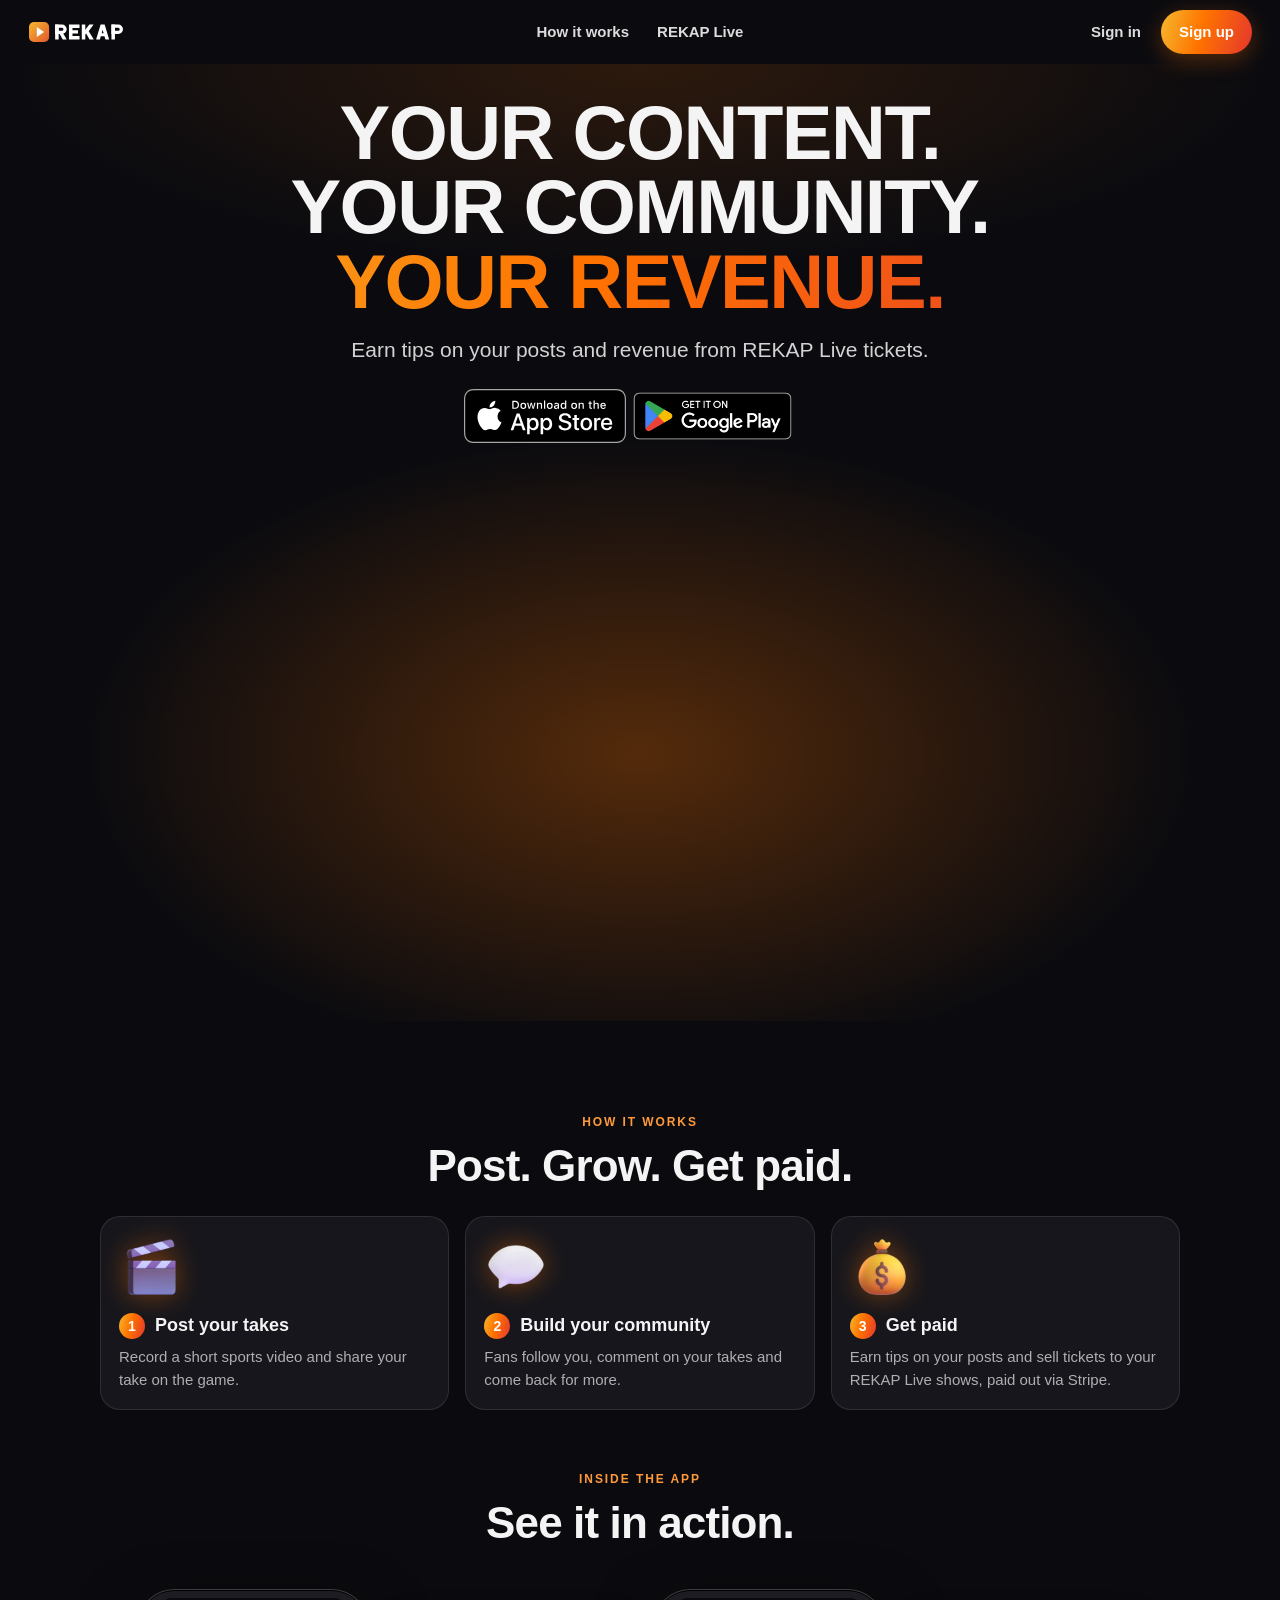
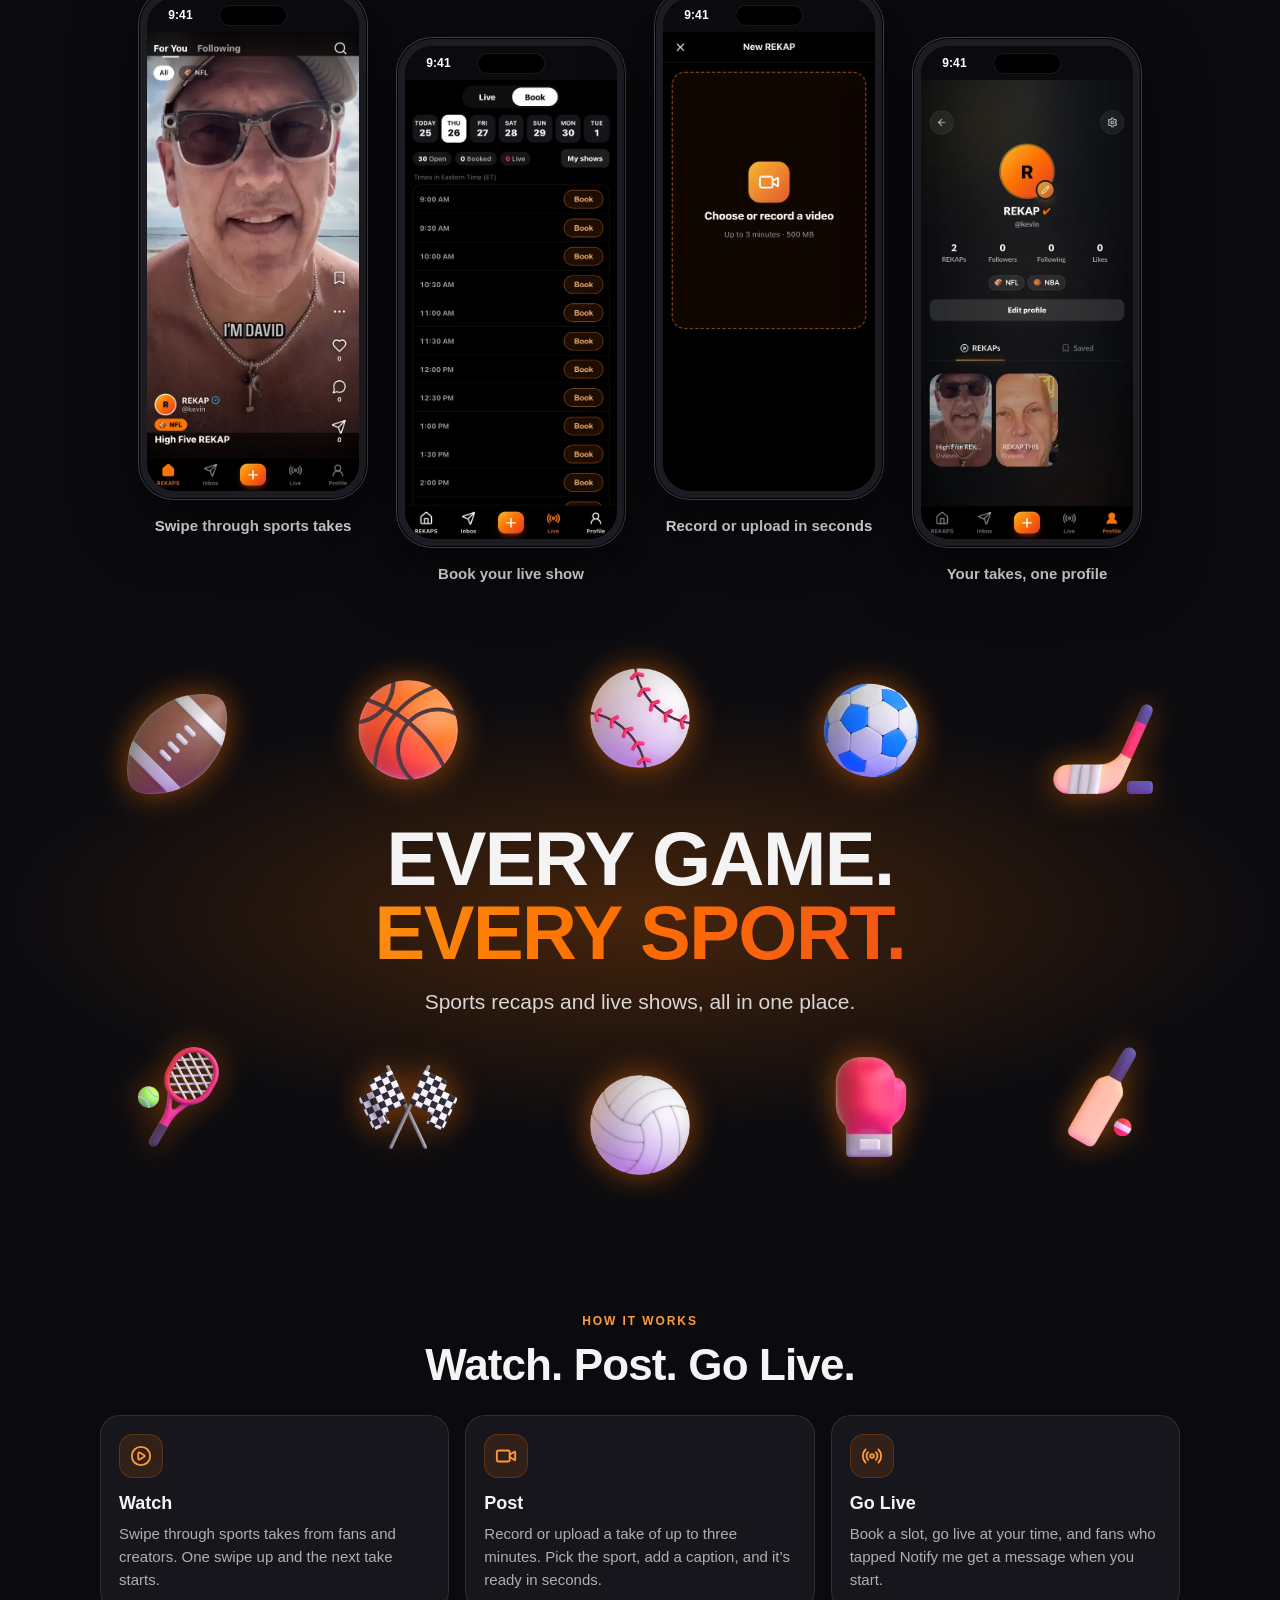
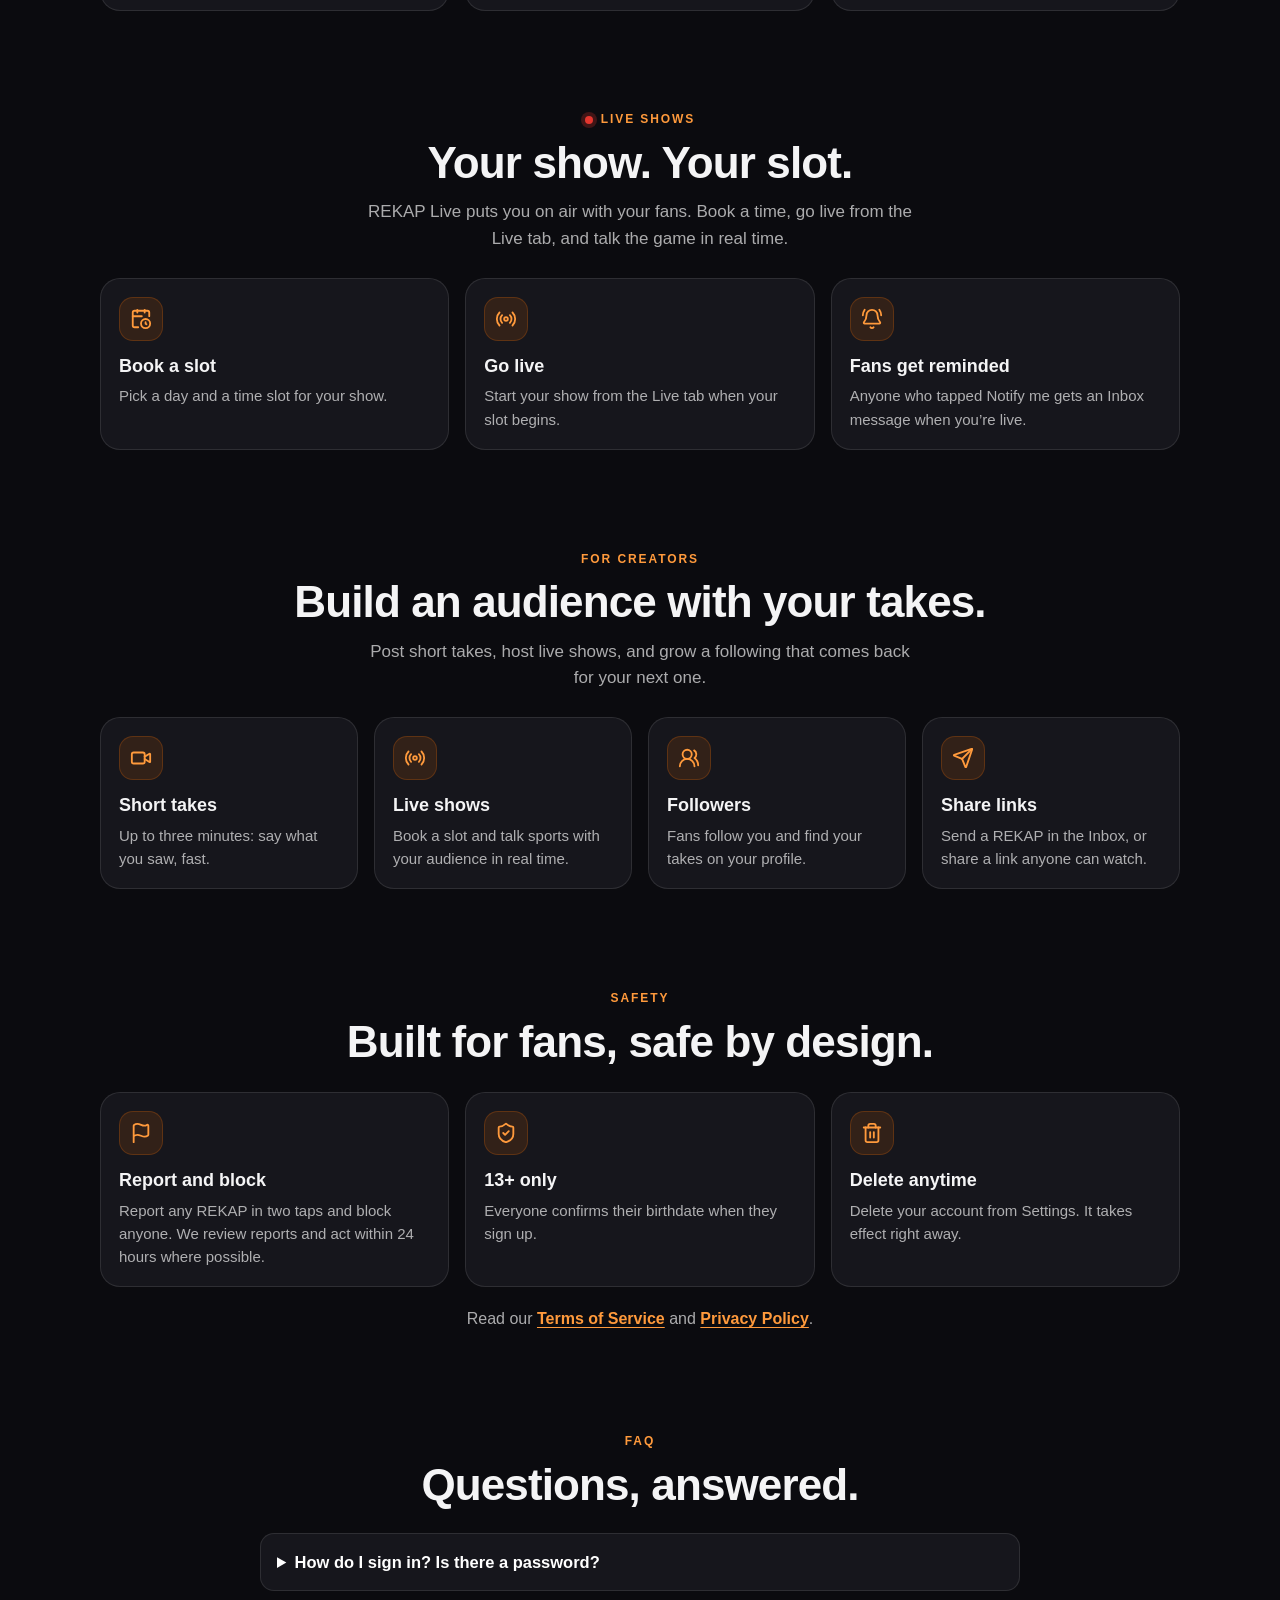
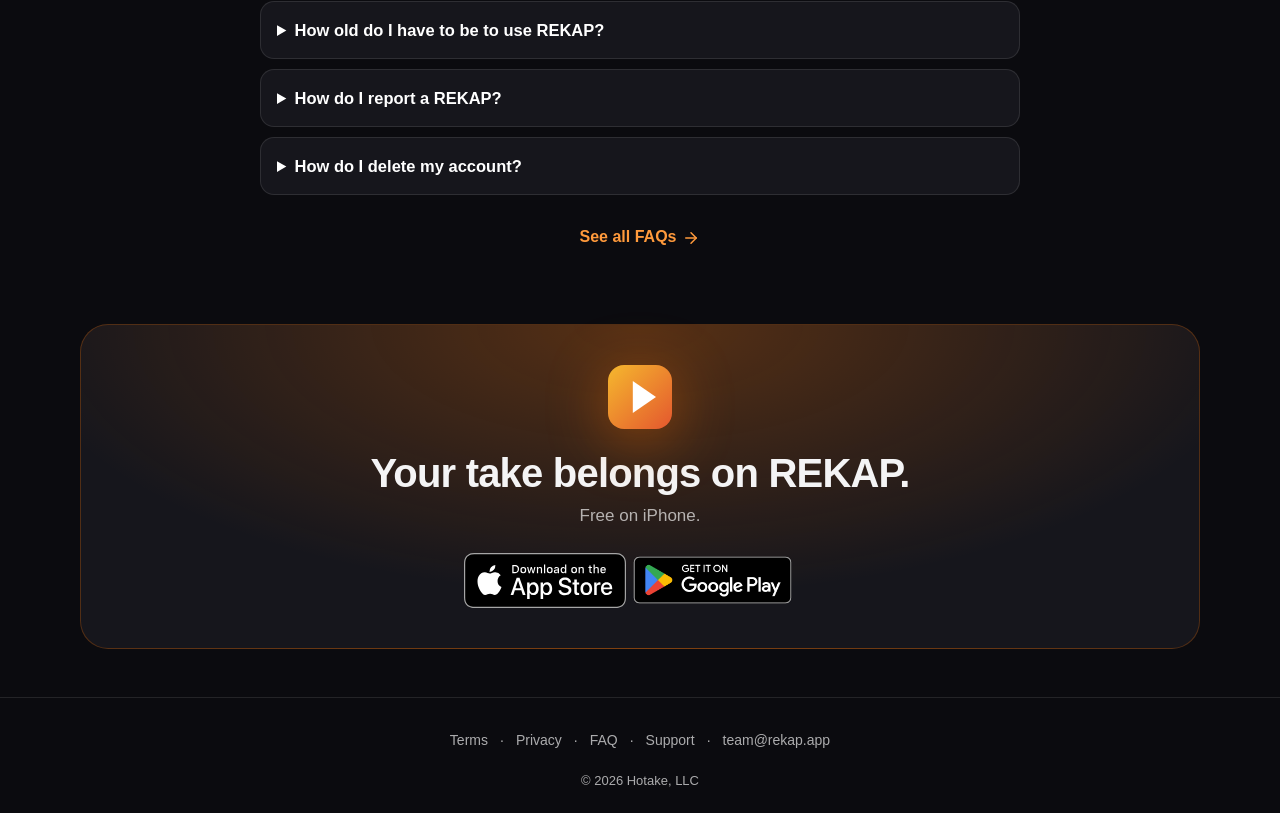
==== commit 5b37611b: "REKAP website: Sign in visible on phones next to Sign up (rendered from rekap efdd82e) Co-Authored-B" ====
--- a/index.html
+++ b/index.html
@@ -7,7 +7,7 @@
     <meta name="color-scheme" content="dark">
     <title>REKAP — Sports recaps &amp; live shows. Creators earn tips and Live ticket revenue.</title>
     
-<meta name="rekap-build" content="dd9adfcdf3e6">
+<meta name="rekap-build" content="fcd53eeb37ad">
 <link rel="icon" href="static/img/brand/favicon.svg" type="image/svg+xml">
 <link rel="icon" href="static/img/brand/favicon-32.png" type="image/png" sizes="32x32">
 <link rel="apple-touch-icon" href="static/img/brand/apple-touch-icon.png" sizes="180x180">
@@ -73,7 +73,6 @@
     <div class="pg-menu" id="menu" aria-label="Menu">
         <a href="#how-it-works">How it works</a>
         <a href="#rekap-live">REKAP Live</a>
-        <a href="https://app.rekap.app/users/sign-in">Sign in</a>
         <a class="pg-menu-close" href="#menu-closed" aria-label="Close menu"><svg class="pg-ic" aria-hidden="true"><use href="#i-x"/></svg></a>
     </div>
 </header>
--- a/static/css/rekap-pages.css
+++ b/static/css/rekap-pages.css
@@ -60,11 +60,16 @@
 .pg-nav-links a, .pg-nav-text { display: inline-flex; align-items: center; min-height: 44px; padding: 0 12px; border-radius: 999px;
     font-size: 15px; font-weight: 600; text-decoration: none; color: rgba(255,255,255,.86); }
 .pg-nav-links a:hover, .pg-nav-text:hover { color: #fff; background: rgba(255,255,255,.06); }
-.pg-nav-auth { justify-self: end; display: flex; align-items: center; gap: 6px; }
-.pg-nav-text { display: none; }
-.pg-nav-pill { display: inline-flex; align-items: center; min-height: 44px; padding: 0 18px; border-radius: 999px; white-space: nowrap;
+.pg-nav-auth { justify-self: end; display: flex; align-items: center; gap: 2px; }
+.pg-nav-pill { display: inline-flex; align-items: center; min-height: 44px; padding: 0 14px; margin-left: 2px; border-radius: 999px; white-space: nowrap;
     font-size: 15px; font-weight: 800; text-decoration: none; color: #fff; background: var(--grad); box-shadow: 0 6px 22px rgba(255,115,0,.3); }
 .pg-nav-pill:hover { filter: brightness(1.06); }
+@media (max-width: 759px) {
+    .pg-nav { gap: 8px; padding-left: max(14px, env(safe-area-inset-left)); padding-right: max(10px, env(safe-area-inset-right)); }
+    .pg-nav-logo img { height: 24px; }
+    .pg-nav-text { padding: 0 8px; font-size: 14px; }
+    .pg-nav-pill { font-size: 14px; }
+}
 .pg-nav-burger { display: inline-grid; place-items: center; width: 44px; height: 44px; border-radius: 12px; color: #fff; }
 .pg-nav-burger .pg-ic { width: 24px; height: 24px; }
 .pg-nav a:focus-visible, .pg-menu a:focus-visible { outline: 2px solid #FF9A3C; outline-offset: 2px; }
@@ -80,7 +85,8 @@
 @media (min-width: 760px) {
     .pg-nav { grid-template-columns: 1fr auto 1fr; padding-left: 28px; padding-right: 28px; }
     .pg-nav-links { display: flex; }
-    .pg-nav-text { display: inline-flex; }
+    .pg-nav-auth { gap: 6px; }
+    .pg-nav-pill { padding: 0 18px; }
     .pg-nav-burger, .pg-menu, .pg-menu:target { display: none; }
 }
 
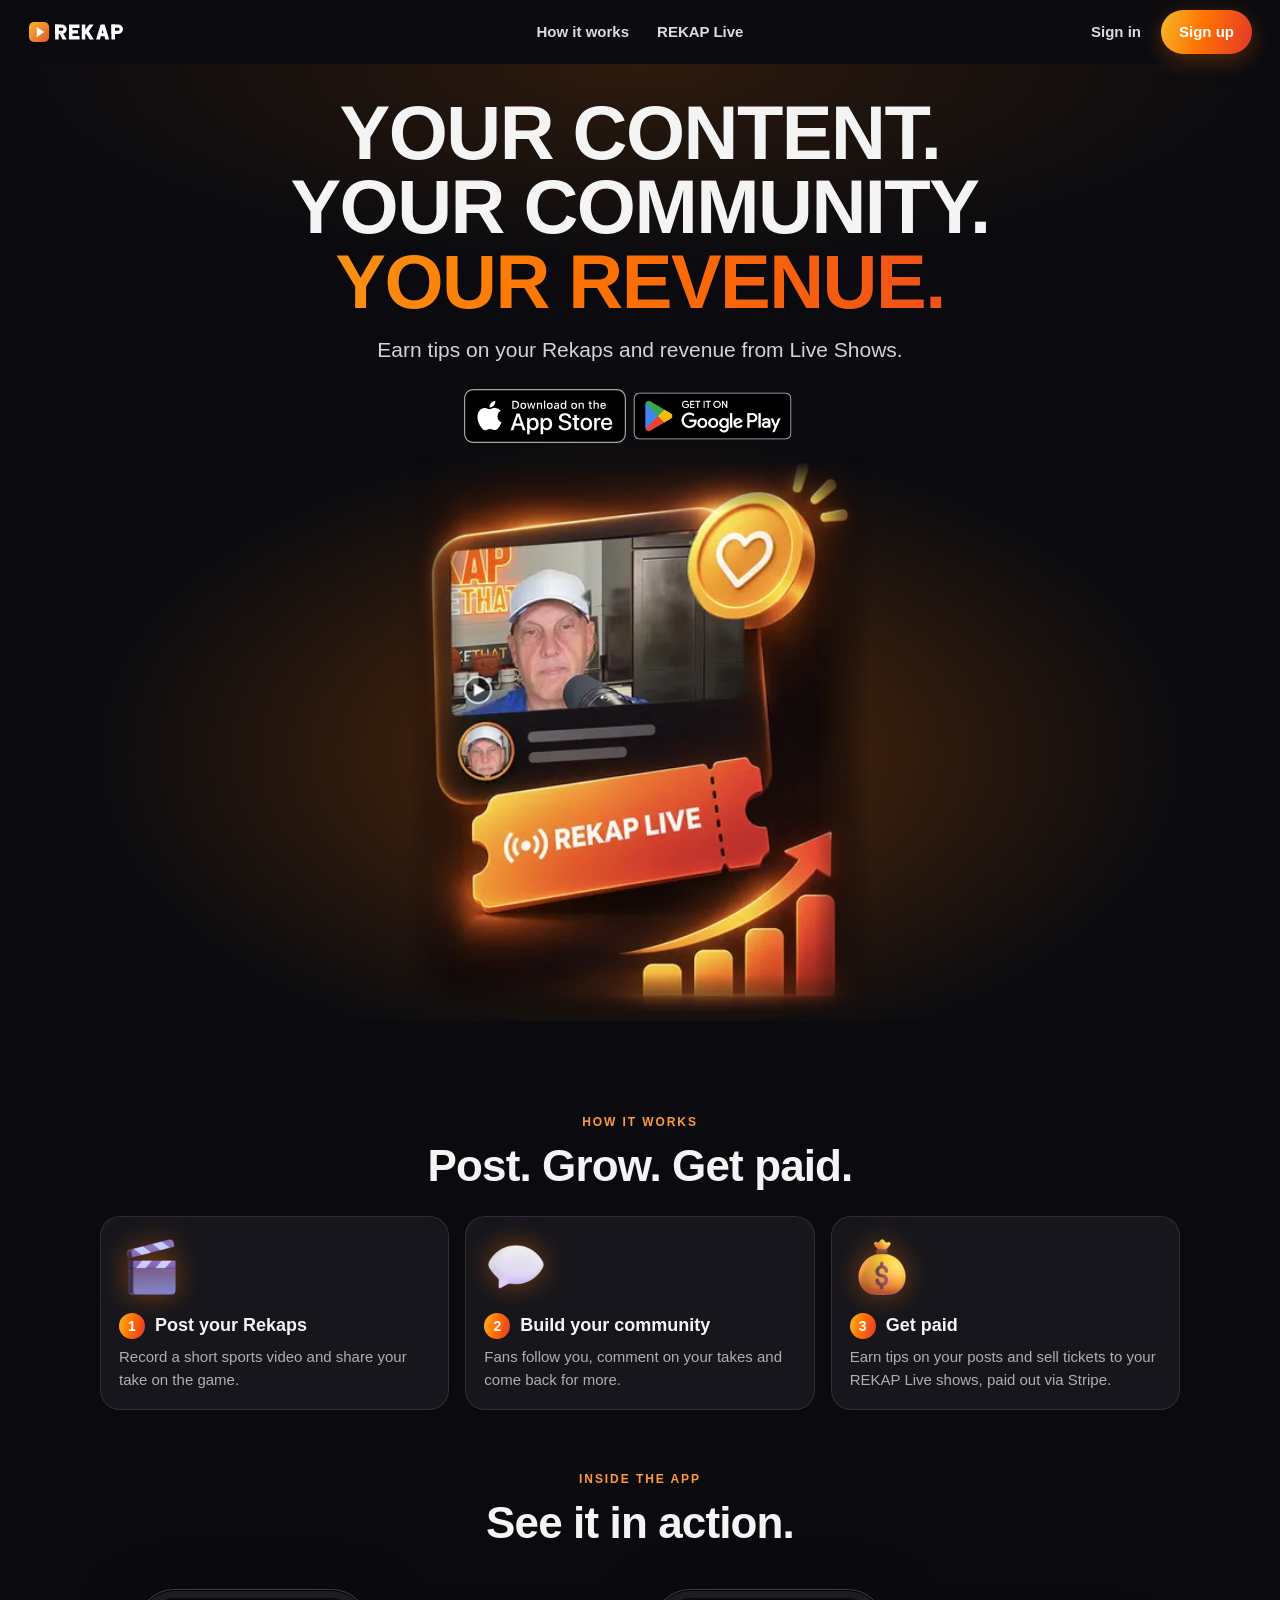
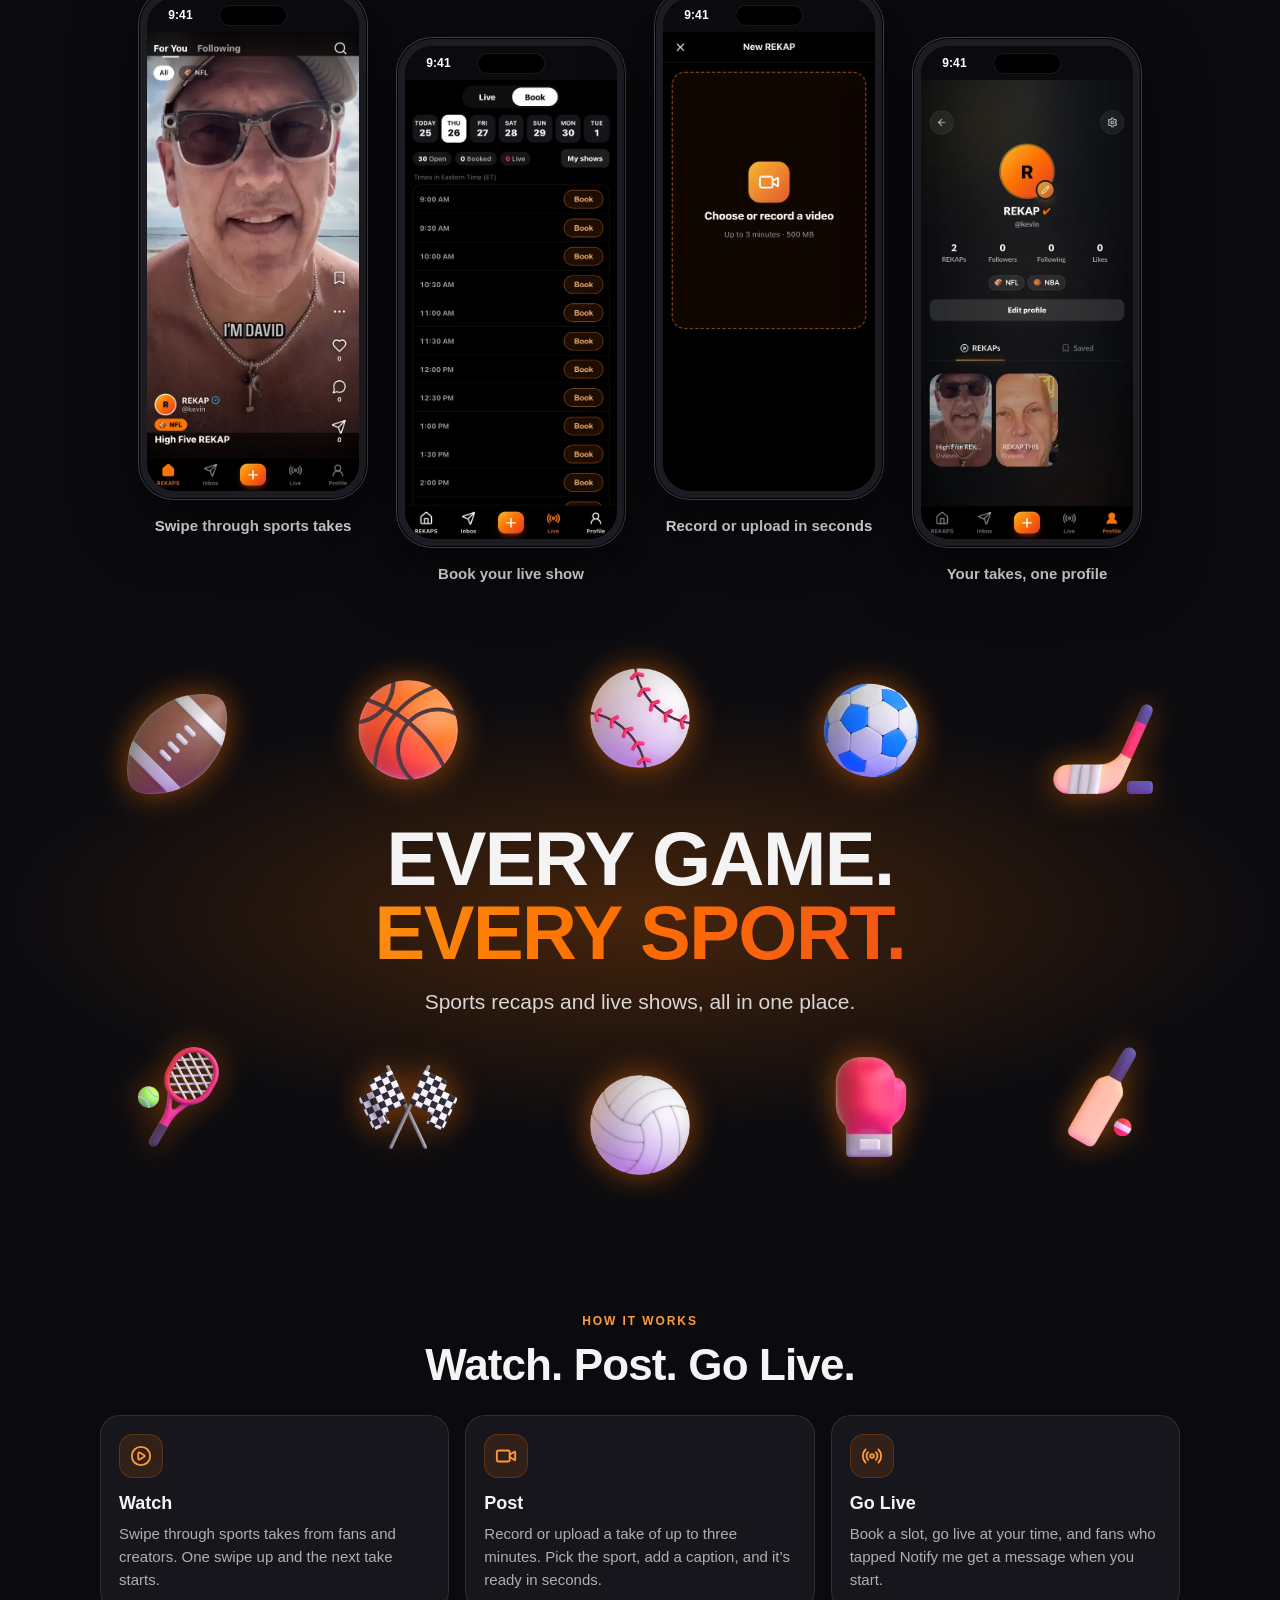
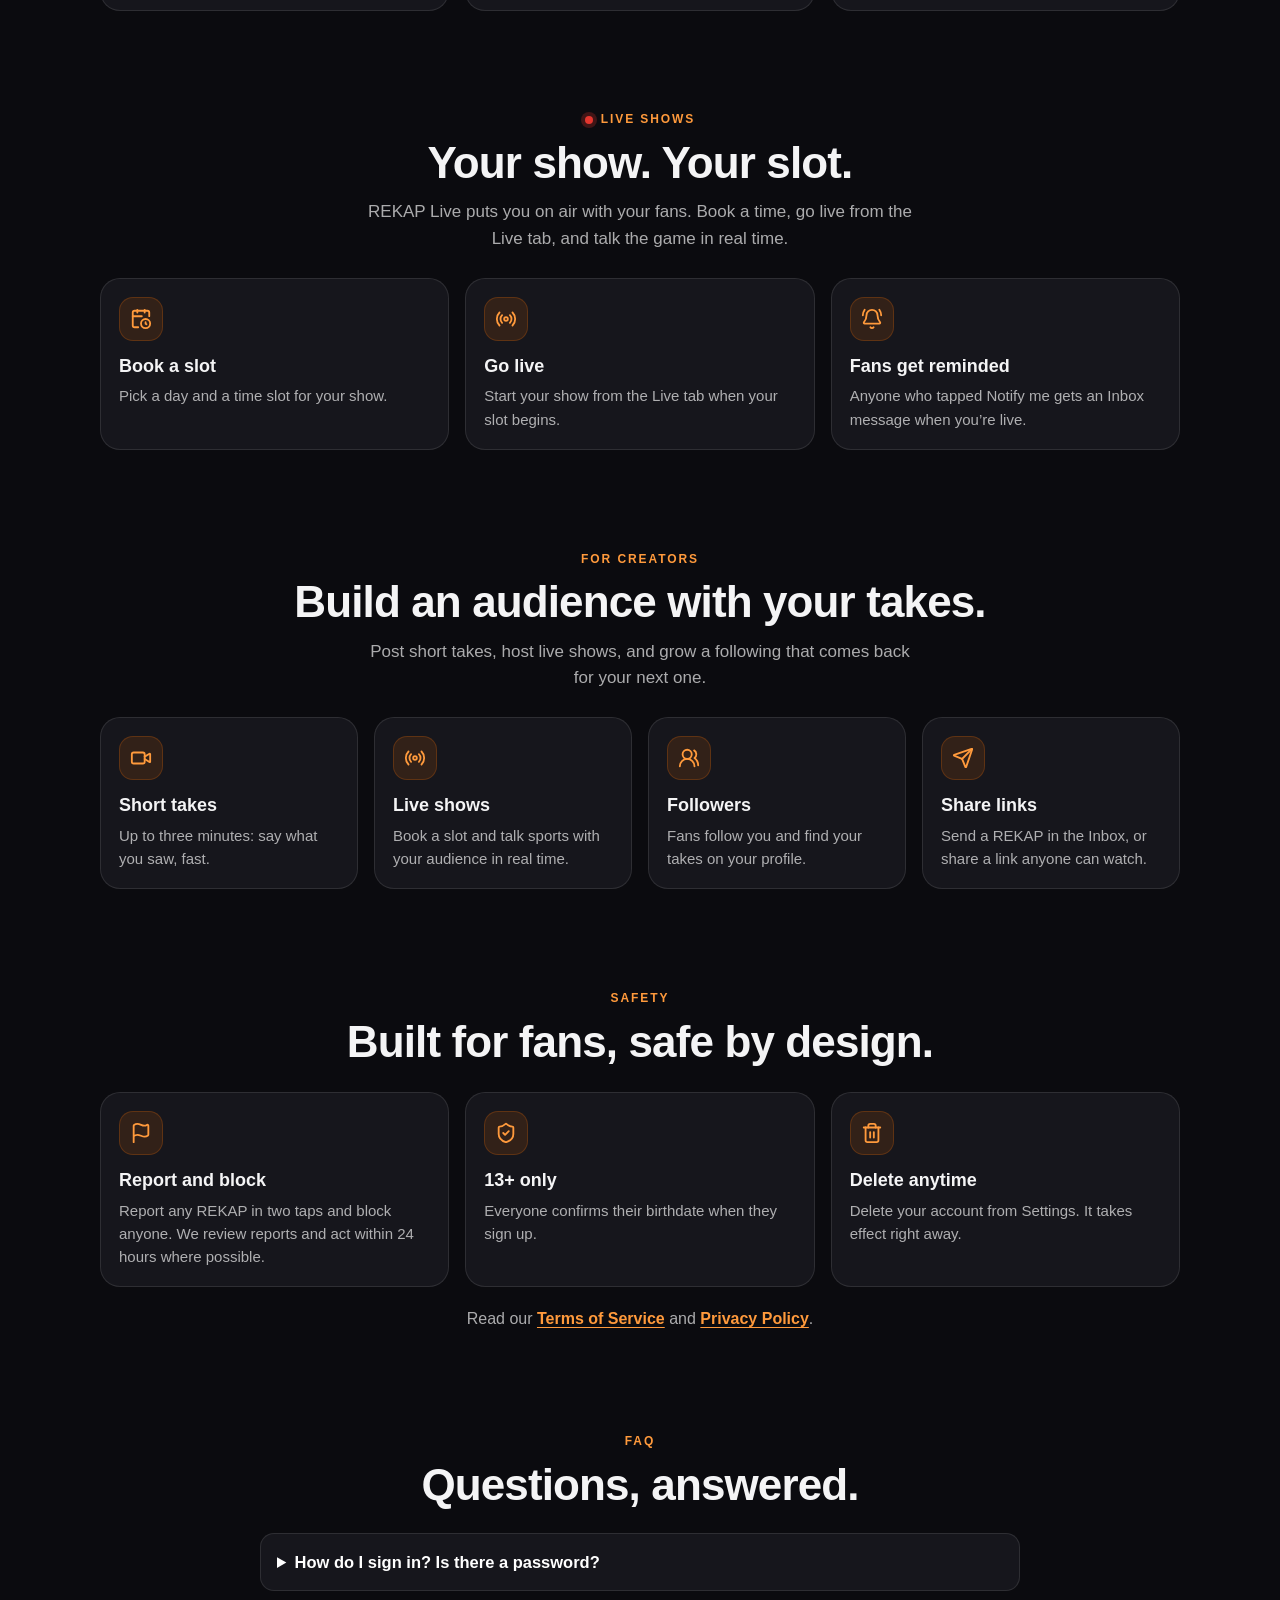
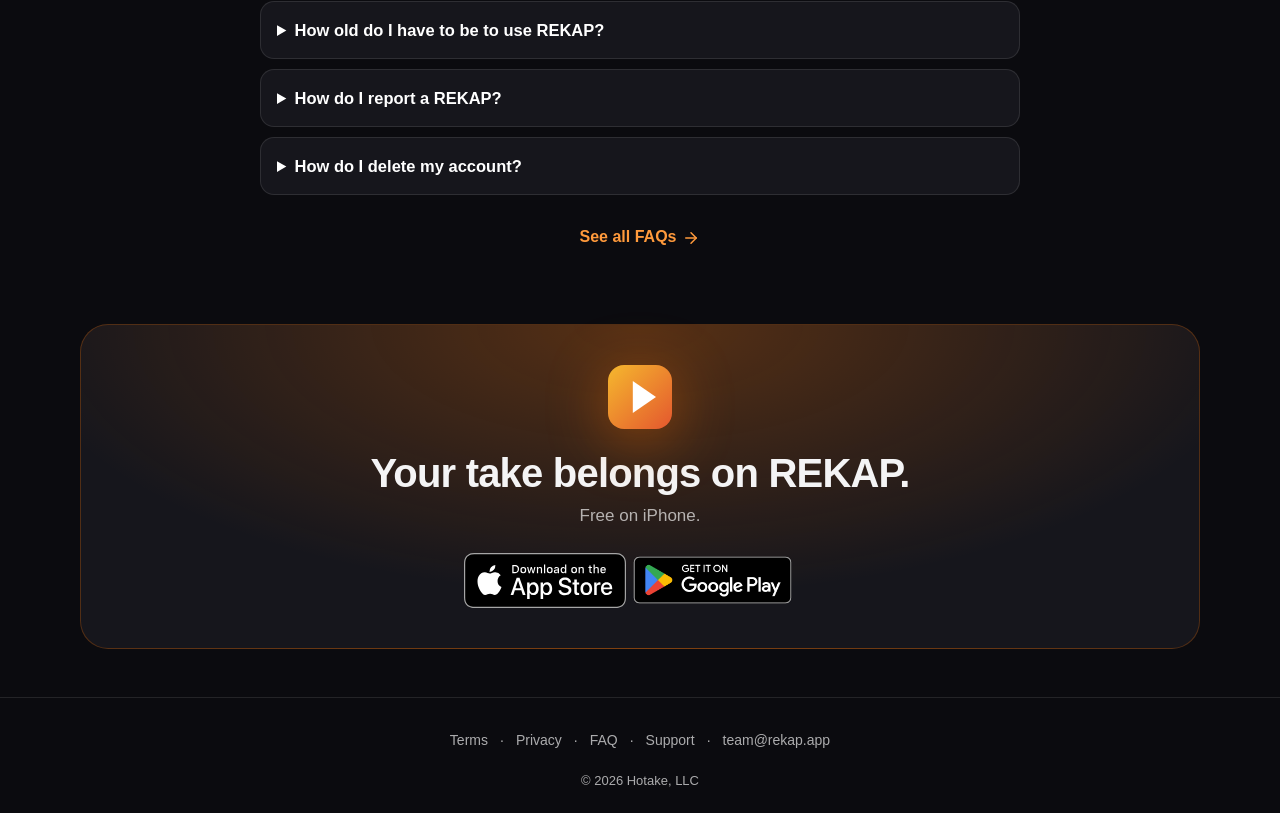
==== commit 2de38e5a: "REKAP website: hero + step 1 copy (Rekaps, Live Shows) (rendered from rekap 10eeedb) Co-Authored-By:" ====
--- a/index.html
+++ b/index.html
@@ -7,7 +7,7 @@
     <meta name="color-scheme" content="dark">
     <title>REKAP — Sports recaps &amp; live shows. Creators earn tips and Live ticket revenue.</title>
     
-<meta name="rekap-build" content="fcd53eeb37ad">
+<meta name="rekap-build" content="a74757e251c8">
 <link rel="icon" href="static/img/brand/favicon.svg" type="image/svg+xml">
 <link rel="icon" href="static/img/brand/favicon-32.png" type="image/png" sizes="32x32">
 <link rel="apple-touch-icon" href="static/img/brand/apple-touch-icon.png" sizes="180x180">
@@ -81,7 +81,7 @@
     
     <section class="pg-rev" aria-labelledby="pg-rev-title">
         <h1 id="pg-rev-title" class="pg-display"><span>Your content.</span> <span>Your community.</span> <span class="pg-grad">Your revenue.</span></h1>
-        <p class="pg-rev-sub">Earn tips on your posts and revenue from REKAP Live tickets.</p>
+        <p class="pg-rev-sub">Earn tips on your Rekaps and revenue from Live Shows.</p>
         <div class="pg-cta-row"><a class="pg-badge" href="#app-store-soon" data-cta="app-store-hero"><img src="static/img/badges/download-on-the-app-store.svg" alt="Download on the App Store" width="162" height="54"></a>
 <a class="pg-badge pg-badge-play" href="#play-store-soon" data-cta="play-store-hero"><img src="static/img/badges/get-it-on-google-play.png" alt="Get it on Google Play" width="646" height="250"></a>
 </div>
@@ -101,7 +101,7 @@
         <h2 id="pg-steps-title" class="pg-h2">Post. Grow. Get paid.</h2>
         <ol class="pg-grid pg-grid-3 pg-step-list">
             
-            <li class="pg-tile pg-step"><img src="static/landing/sports/clapper-board.webp" alt="" width="64" height="64" loading="lazy" decoding="async"><h3><span class="pg-step-n">1</span>Post your takes</h3><p>Record a short sports video and share your take on the game.</p></li>
+            <li class="pg-tile pg-step"><img src="static/landing/sports/clapper-board.webp" alt="" width="64" height="64" loading="lazy" decoding="async"><h3><span class="pg-step-n">1</span>Post your Rekaps</h3><p>Record a short sports video and share your take on the game.</p></li>
             
             <li class="pg-tile pg-step"><img src="static/landing/sports/speech-balloon.webp" alt="" width="64" height="64" loading="lazy" decoding="async"><h3><span class="pg-step-n">2</span>Build your community</h3><p>Fans follow you, comment on your takes and come back for more.</p></li>
             
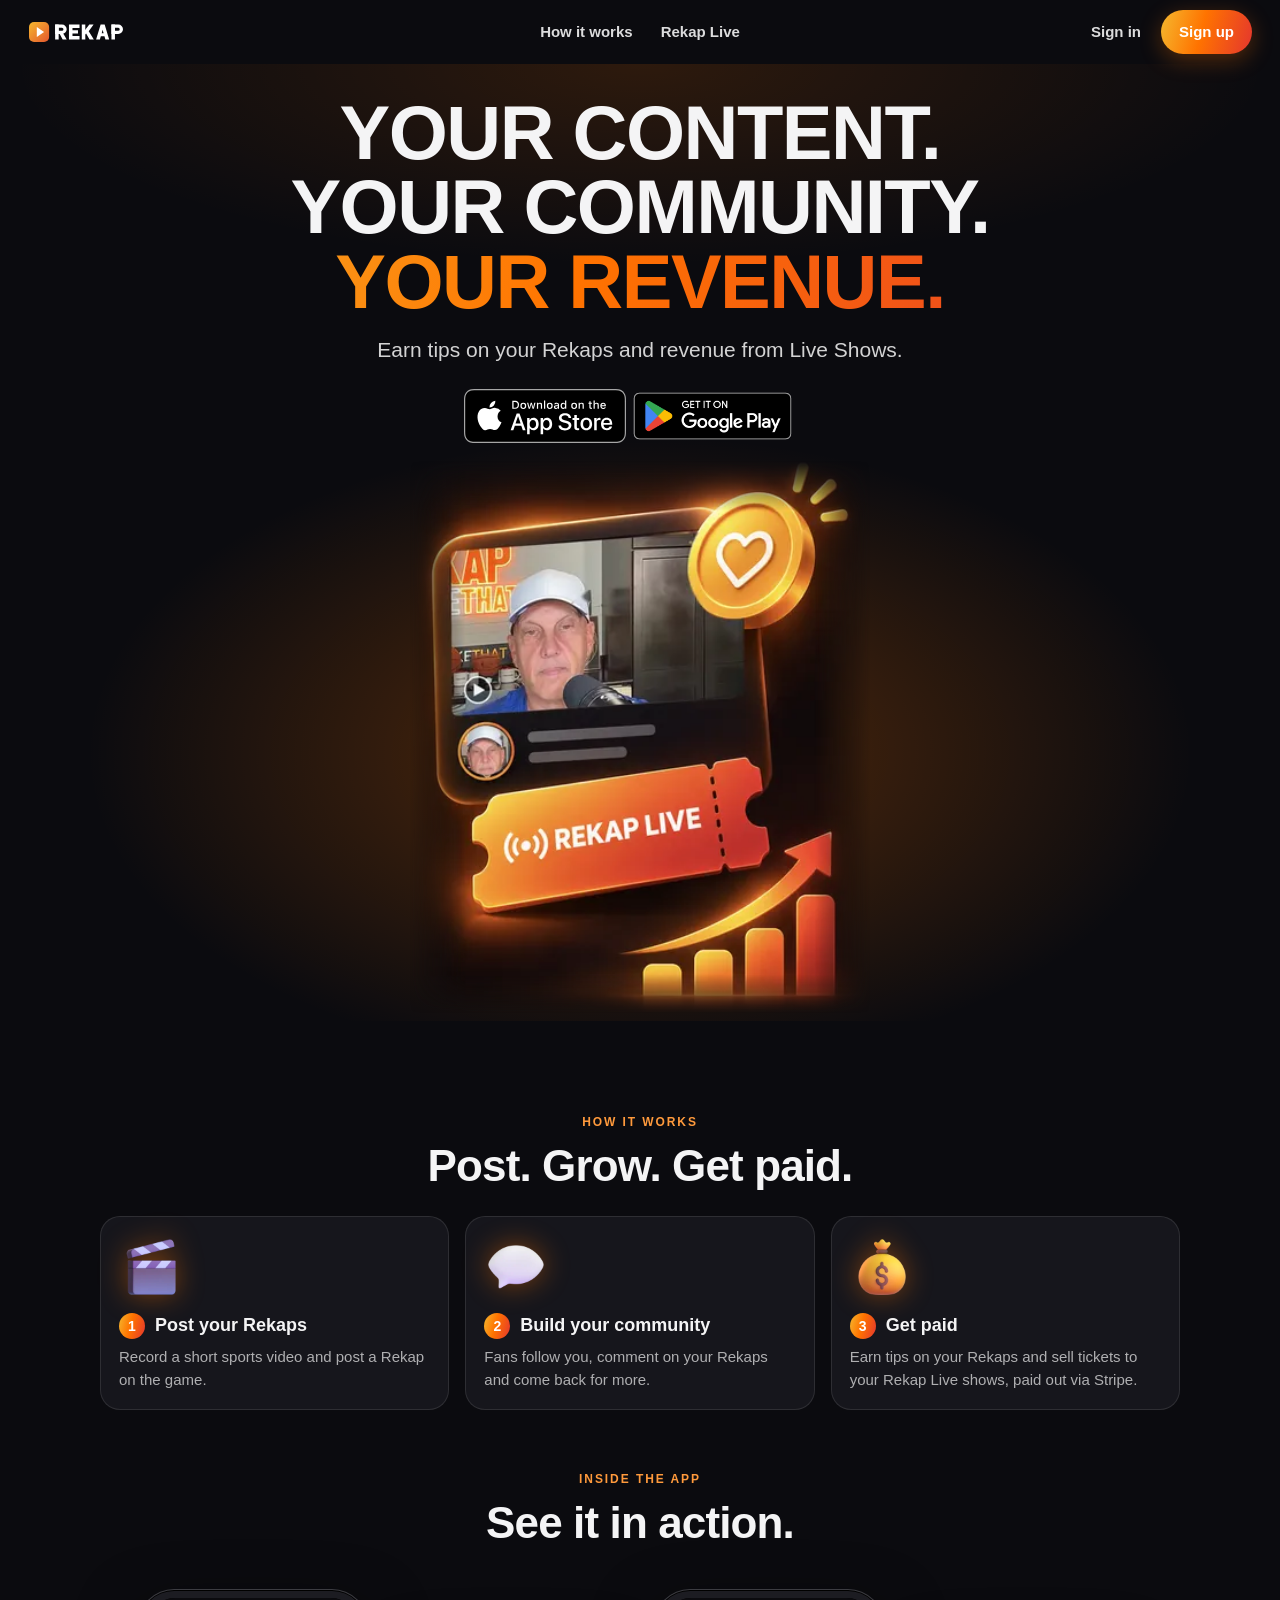
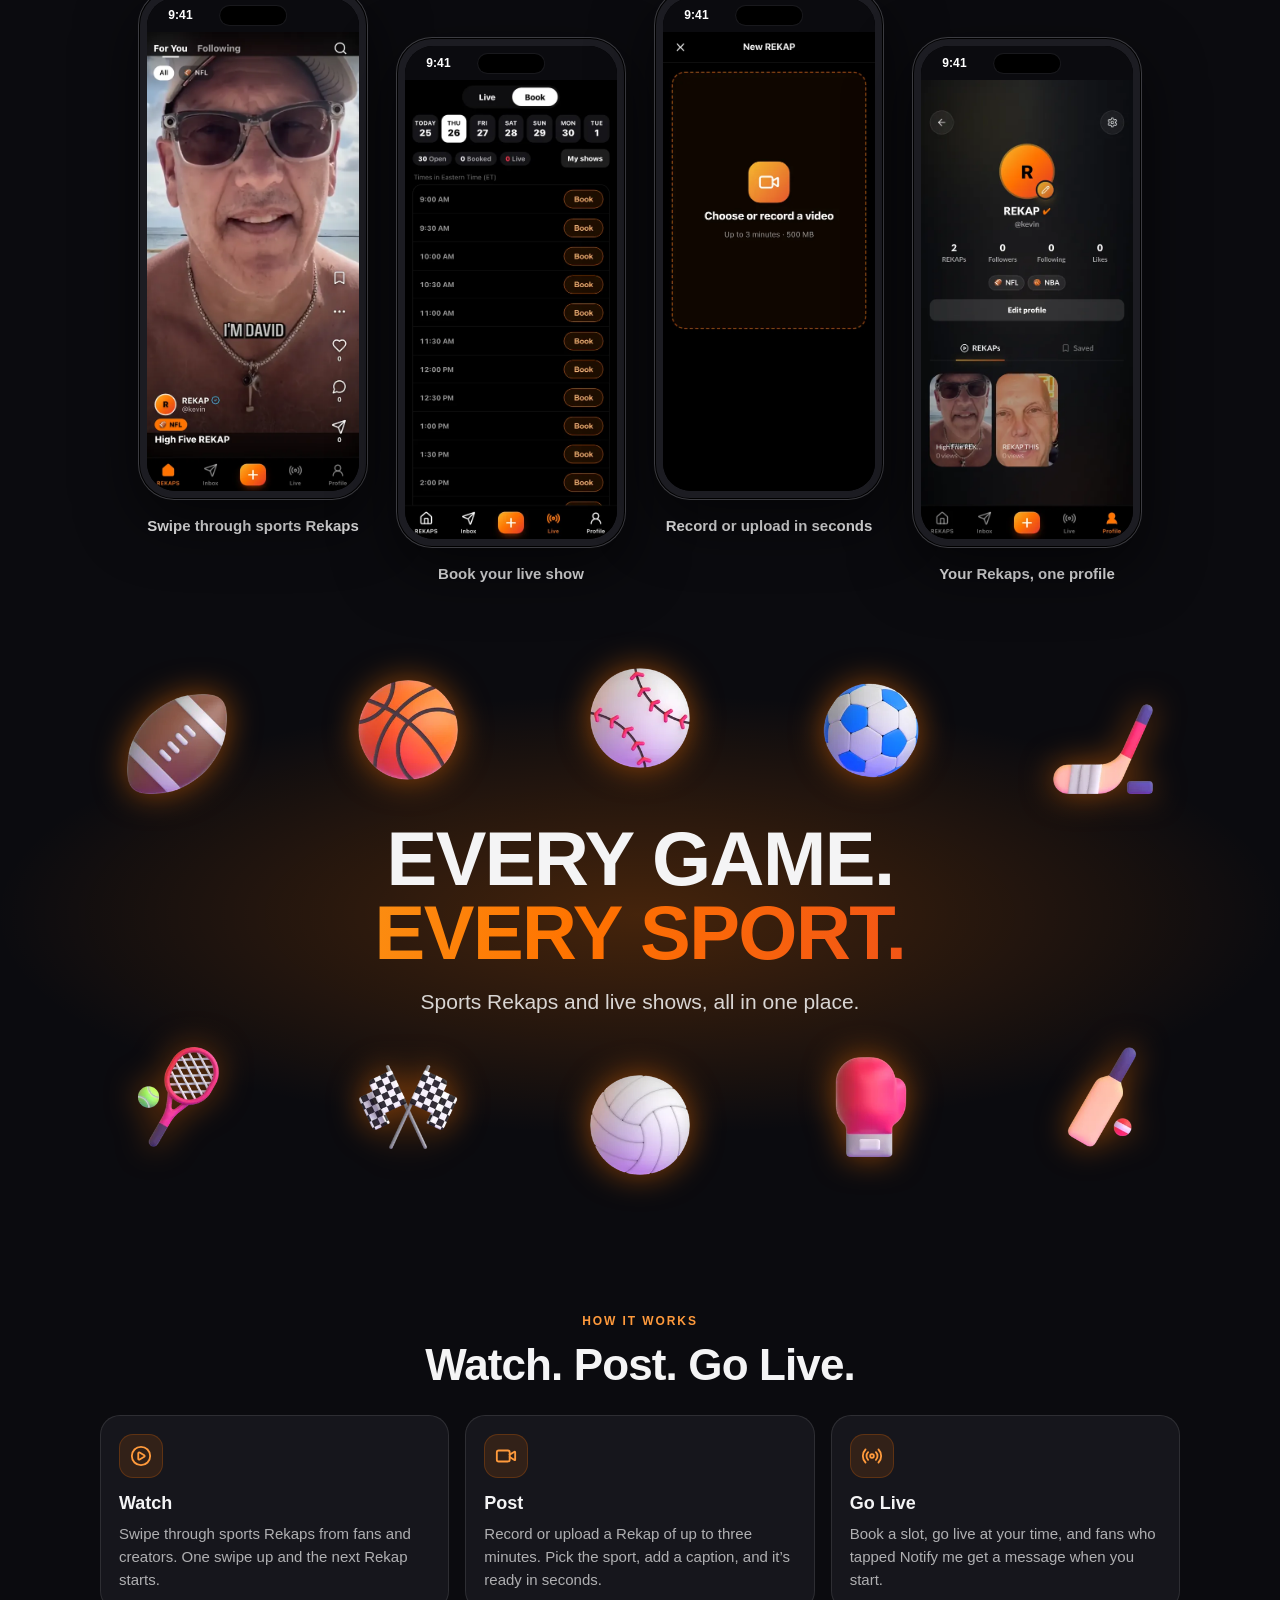
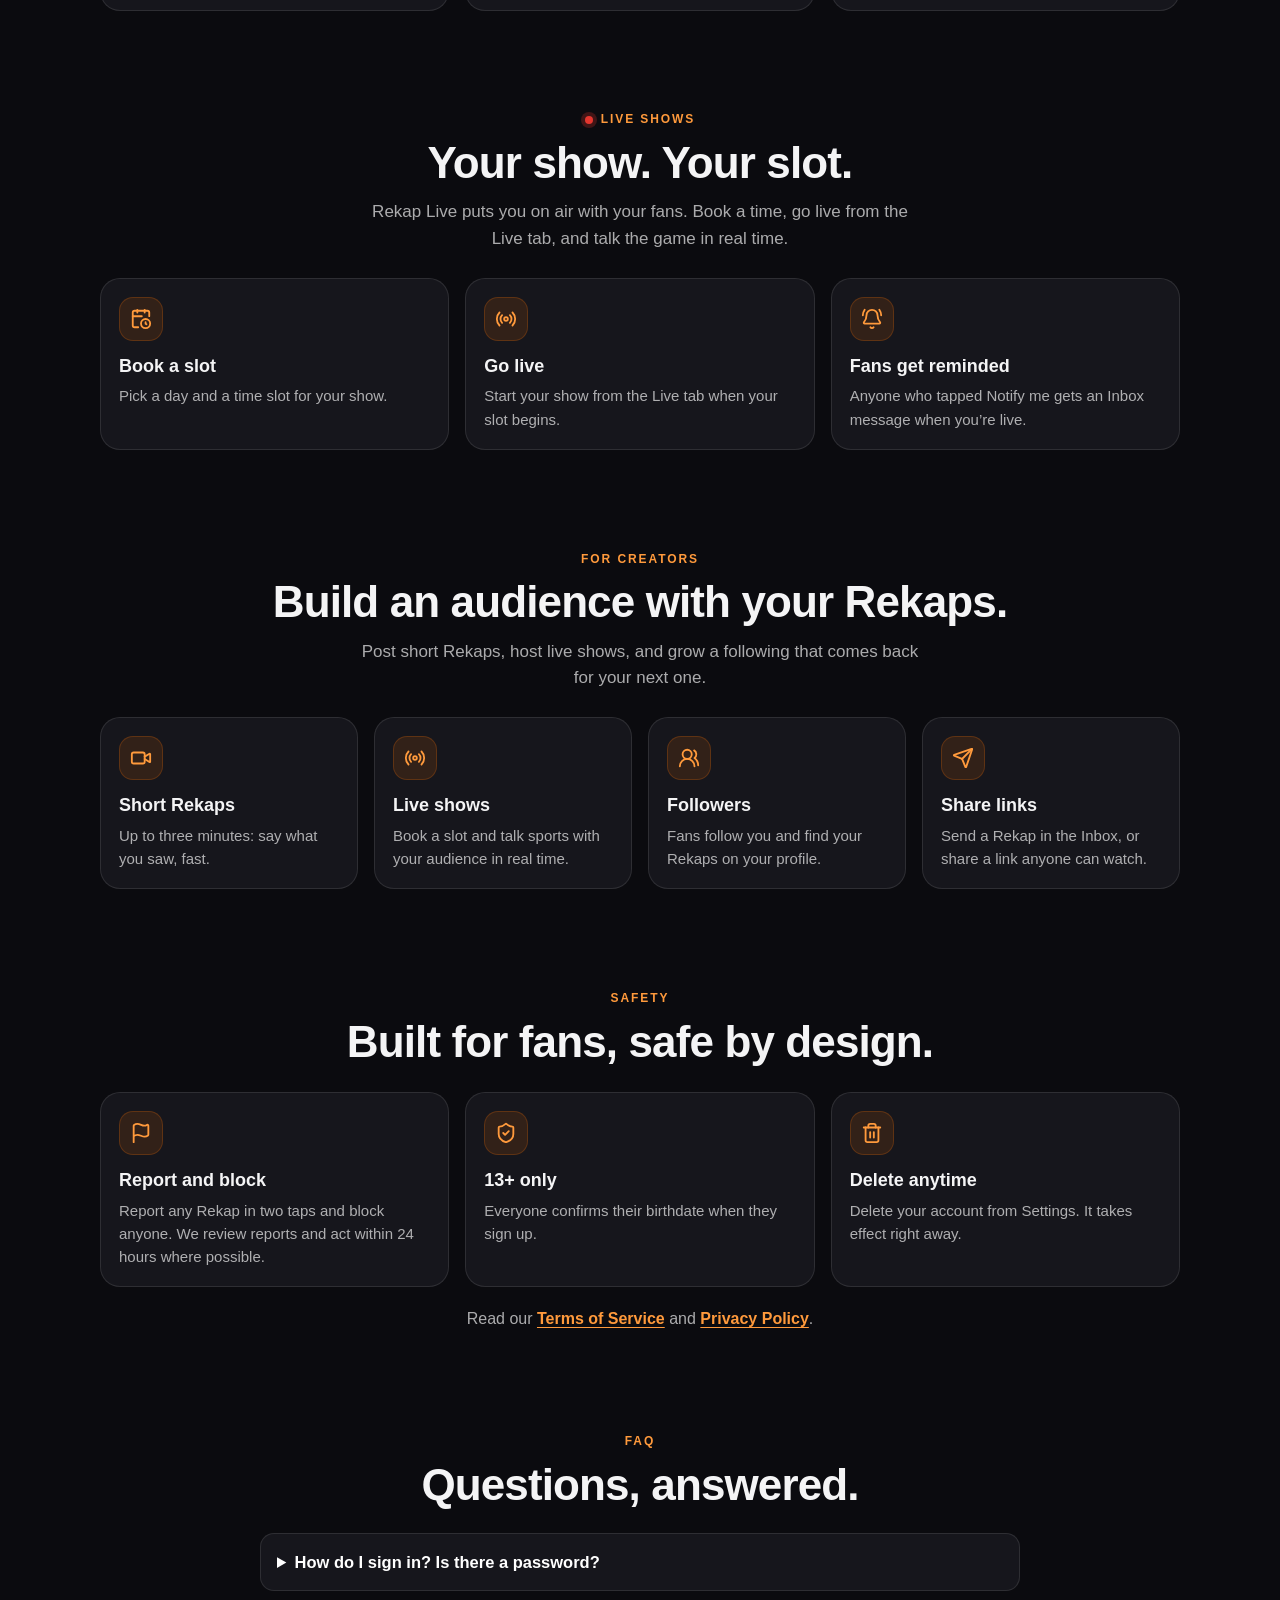
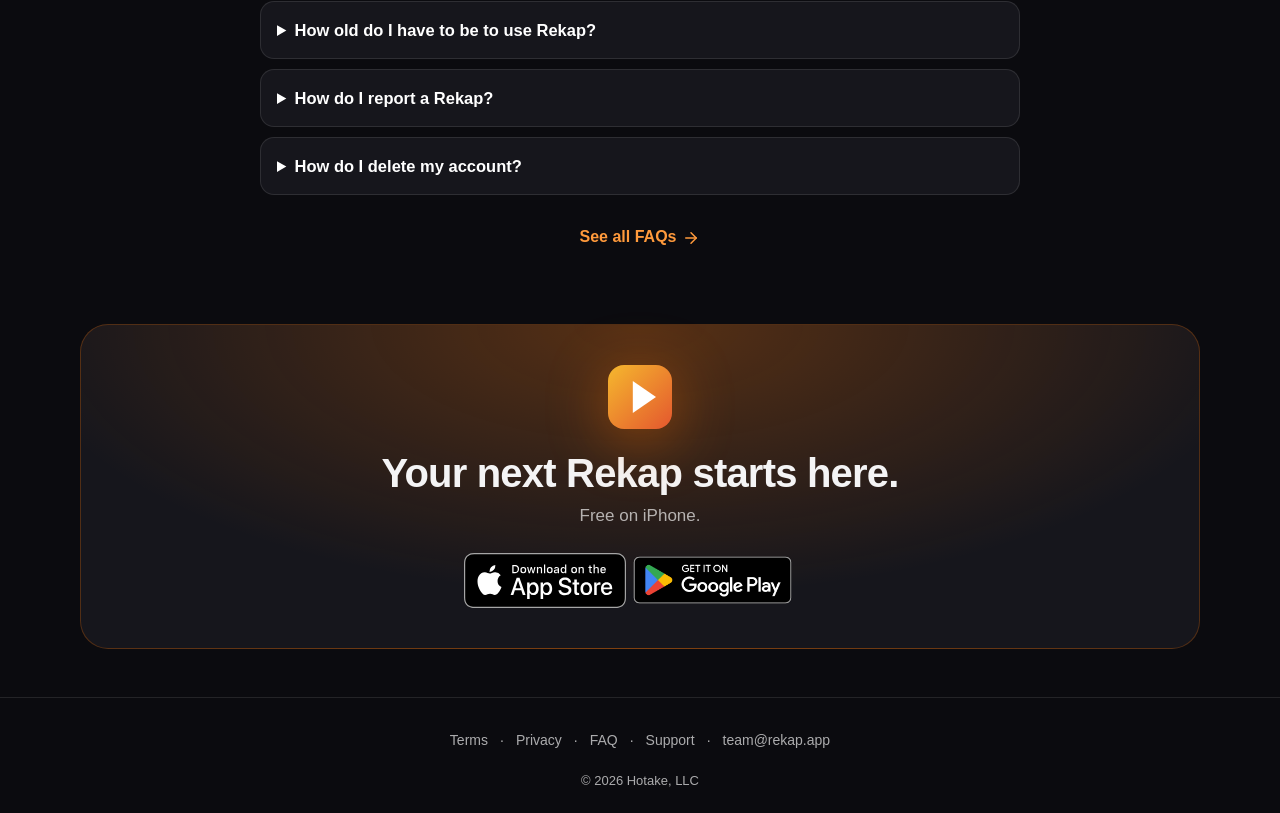
==== commit 4da18e0e: "REKAP website: "Rekap" in running text; Rekaps replace takes/posts/recaps; new link-preview card (re" ====
--- a/index.html
+++ b/index.html
@@ -5,32 +5,32 @@
     <meta name="viewport" content="width=device-width, initial-scale=1, viewport-fit=cover">
     <meta name="theme-color" content="#0b0b0b">
     <meta name="color-scheme" content="dark">
-    <title>REKAP — Sports recaps &amp; live shows. Creators earn tips and Live ticket revenue.</title>
-    
-<meta name="rekap-build" content="a74757e251c8">
+    <title>Rekap — Sports Rekaps &amp; Live Shows. Creators earn tips and Live ticket revenue.</title>
+    
+<meta name="rekap-build" content="2c3ff8c8fca2">
 <link rel="icon" href="static/img/brand/favicon.svg" type="image/svg+xml">
 <link rel="icon" href="static/img/brand/favicon-32.png" type="image/png" sizes="32x32">
 <link rel="apple-touch-icon" href="static/img/brand/apple-touch-icon.png" sizes="180x180">
 <link rel="canonical" href="https://rekap.app/">
 <meta property="og:type" content="website">
-<meta property="og:site_name" content="REKAP">
+<meta property="og:site_name" content="Rekap">
 <meta property="og:url" content="https://rekap.app/">
-<meta property="og:title" content="REKAP">
-<meta property="og:description" content="Sports recaps &amp; live shows. Creators earn tips and Live ticket revenue.">
+<meta property="og:title" content="Rekap">
+<meta property="og:description" content="Sports Rekaps &amp; Live Shows. Creators earn tips and Live ticket revenue.">
 <meta property="og:image" content="https://rekap.app/static/img/brand/rekap-share-1200x630.png">
 <meta property="og:image:secure_url" content="https://rekap.app/static/img/brand/rekap-share-1200x630.png">
 <meta property="og:image:type" content="image/png">
 <meta property="og:image:width" content="1200">
 <meta property="og:image:height" content="630">
-<meta property="og:image:alt" content="REKAP — Sports recaps &amp; live shows">
+<meta property="og:image:alt" content="Rekap — Sports Rekaps &amp; Live Shows">
 
 <meta name="twitter:card" content="summary_large_image">
-<meta name="twitter:title" content="REKAP">
-<meta name="twitter:description" content="Sports recaps &amp; live shows. Creators earn tips and Live ticket revenue.">
+<meta name="twitter:title" content="Rekap">
+<meta name="twitter:description" content="Sports Rekaps &amp; Live Shows. Creators earn tips and Live ticket revenue.">
 <meta name="twitter:image" content="https://rekap.app/static/img/brand/rekap-share-1200x630.png">
-<meta name="twitter:image:alt" content="REKAP — Sports recaps &amp; live shows">
-
-<meta name="description" content="Sports recaps &amp; live shows. Creators earn tips and Live ticket revenue.">
+<meta name="twitter:image:alt" content="Rekap — Sports Rekaps &amp; Live Shows">
+
+<meta name="description" content="Sports Rekaps &amp; Live Shows. Creators earn tips and Live ticket revenue.">
 
     <link rel="stylesheet" href="static/css/rekap-pages.css">
     <link rel="preload" as="image" type="image/webp" fetchpriority="high" href="static/landing/hero-art-400.webp" imagesrcset="static/landing/hero-art-400.webp 400w, static/landing/hero-art-800.webp 800w" imagesizes="(min-width: 1000px) 460px, min(calc(100vw - 40px), 400px)">
@@ -58,10 +58,10 @@
 </defs></svg>
 
 <header class="pg-nav" id="top">
-    <a href="index.html" class="pg-nav-logo" aria-label="REKAP home"><img src="static/img/brand/rekap-logo.svg" alt="REKAP" width="112" height="28"></a>
+    <a href="index.html" class="pg-nav-logo" aria-label="Rekap home"><img src="static/img/brand/rekap-logo.svg" alt="REKAP" width="112" height="28"></a>
     <nav class="pg-nav-links" aria-label="Main">
         <a href="#how-it-works">How it works</a>
-        <a href="#rekap-live">REKAP Live</a>
+        <a href="#rekap-live">Rekap Live</a>
     </nav>
     <div class="pg-nav-auth">
         
@@ -72,7 +72,7 @@
     </div>
     <div class="pg-menu" id="menu" aria-label="Menu">
         <a href="#how-it-works">How it works</a>
-        <a href="#rekap-live">REKAP Live</a>
+        <a href="#rekap-live">Rekap Live</a>
         <a class="pg-menu-close" href="#menu-closed" aria-label="Close menu"><svg class="pg-ic" aria-hidden="true"><use href="#i-x"/></svg></a>
     </div>
 </header>
@@ -101,11 +101,11 @@
         <h2 id="pg-steps-title" class="pg-h2">Post. Grow. Get paid.</h2>
         <ol class="pg-grid pg-grid-3 pg-step-list">
             
-            <li class="pg-tile pg-step"><img src="static/landing/sports/clapper-board.webp" alt="" width="64" height="64" loading="lazy" decoding="async"><h3><span class="pg-step-n">1</span>Post your Rekaps</h3><p>Record a short sports video and share your take on the game.</p></li>
-            
-            <li class="pg-tile pg-step"><img src="static/landing/sports/speech-balloon.webp" alt="" width="64" height="64" loading="lazy" decoding="async"><h3><span class="pg-step-n">2</span>Build your community</h3><p>Fans follow you, comment on your takes and come back for more.</p></li>
-            
-            <li class="pg-tile pg-step"><img src="static/landing/sports/money-bag.webp" alt="" width="64" height="64" loading="lazy" decoding="async"><h3><span class="pg-step-n">3</span>Get paid</h3><p>Earn tips on your posts and sell tickets to your REKAP Live shows, paid out via Stripe.</p></li>
+            <li class="pg-tile pg-step"><img src="static/landing/sports/clapper-board.webp" alt="" width="64" height="64" loading="lazy" decoding="async"><h3><span class="pg-step-n">1</span>Post your Rekaps</h3><p>Record a short sports video and post a Rekap on the game.</p></li>
+            
+            <li class="pg-tile pg-step"><img src="static/landing/sports/speech-balloon.webp" alt="" width="64" height="64" loading="lazy" decoding="async"><h3><span class="pg-step-n">2</span>Build your community</h3><p>Fans follow you, comment on your Rekaps and come back for more.</p></li>
+            
+            <li class="pg-tile pg-step"><img src="static/landing/sports/money-bag.webp" alt="" width="64" height="64" loading="lazy" decoding="async"><h3><span class="pg-step-n">3</span>Get paid</h3><p>Earn tips on your Rekaps and sell tickets to your Rekap Live shows, paid out via Stripe.</p></li>
             
         </ol>
     </section>
@@ -121,9 +121,9 @@
                     <div class="pg-frame"><div class="pg-screen">
                         <div class="pg-status" aria-hidden="true"><span>9:41</span></div>
                         <img src="static/landing/screens/feed.webp" width="520" height="1125"
-                             loading="lazy" decoding="async" alt="The REKAP feed playing a sports take">
-                    </div></div>
-                    <figcaption>Swipe through sports takes</figcaption>
+                             loading="lazy" decoding="async" alt="The Rekap feed playing a sports Rekap">
+                    </div></div>
+                    <figcaption>Swipe through sports Rekaps</figcaption>
                 </figure>
             </li>
             
@@ -132,7 +132,7 @@
                     <div class="pg-frame"><div class="pg-screen">
                         <div class="pg-status" aria-hidden="true"><span>9:41</span></div>
                         <img src="static/landing/screens/live.webp" width="520" height="1125"
-                             loading="lazy" decoding="async" alt="The REKAP Live schedule with time slots to book">
+                             loading="lazy" decoding="async" alt="The Rekap Live schedule with time slots to book">
                     </div></div>
                     <figcaption>Book your live show</figcaption>
                 </figure>
@@ -143,7 +143,7 @@
                     <div class="pg-frame"><div class="pg-screen">
                         <div class="pg-status" aria-hidden="true"><span>9:41</span></div>
                         <img src="static/landing/screens/create.webp" width="520" height="1125"
-                             loading="lazy" decoding="async" alt="The REKAP screen for recording or uploading a take">
+                             loading="lazy" decoding="async" alt="The Rekap screen for recording or uploading a Rekap">
                     </div></div>
                     <figcaption>Record or upload in seconds</figcaption>
                 </figure>
@@ -154,9 +154,9 @@
                     <div class="pg-frame"><div class="pg-screen">
                         <div class="pg-status" aria-hidden="true"><span>9:41</span></div>
                         <img src="static/landing/screens/profile.webp" width="520" height="1125"
-                             loading="lazy" decoding="async" alt="A REKAP creator profile with a grid of takes">
-                    </div></div>
-                    <figcaption>Your takes, one profile</figcaption>
+                             loading="lazy" decoding="async" alt="A Rekap creator profile with a grid of Rekaps">
+                    </div></div>
+                    <figcaption>Your Rekaps, one profile</figcaption>
                 </figure>
             </li>
             
@@ -169,7 +169,7 @@
             <li><img src="static/landing/sports/american-football.webp" alt="Football" width="192" height="192" loading="lazy" decoding="async"></li><li><img src="static/landing/sports/basketball.webp" alt="Basketball" width="192" height="192" loading="lazy" decoding="async"></li><li><img src="static/landing/sports/baseball.webp" alt="Baseball" width="192" height="192" loading="lazy" decoding="async"></li><li><img src="static/landing/sports/soccer-ball.webp" alt="Soccer" width="192" height="192" loading="lazy" decoding="async"></li><li><img src="static/landing/sports/ice-hockey.webp" alt="Hockey" width="192" height="192" loading="lazy" decoding="async"></li>
         </ul>
         <h2 id="pg-every-title" class="pg-display"><span>Every game.</span> <span class="pg-grad">Every sport.</span></h2>
-        <p class="pg-rev-sub">Sports recaps and live shows, all in one place.</p>
+        <p class="pg-rev-sub">Sports Rekaps and live shows, all in one place.</p>
         <ul class="pg-emoji-row pg-emoji-row-2" aria-label="More sports">
             <li><img src="static/landing/sports/tennis.webp" alt="Tennis" width="192" height="192" loading="lazy" decoding="async"></li><li><img src="static/landing/sports/chequered-flag.webp" alt="Racing" width="192" height="192" loading="lazy" decoding="async"></li><li><img src="static/landing/sports/volleyball.webp" alt="Volleyball" width="192" height="192" loading="lazy" decoding="async"></li><li><img src="static/landing/sports/boxing-glove.webp" alt="Boxing" width="192" height="192" loading="lazy" decoding="async"></li><li><img src="static/landing/sports/cricket-game.webp" alt="Cricket" width="192" height="192" loading="lazy" decoding="async"></li>
         </ul>
@@ -180,9 +180,9 @@
         <h2 id="pg-how-title" class="pg-h2">Watch. Post. Go Live.</h2>
         <ul class="pg-grid pg-grid-3">
             
-            <li class="pg-tile"><span class="pg-ic-wrap"><svg class="pg-ic" aria-hidden="true"><use href="#i-circle-play"/></svg></span><h3>Watch</h3><p>Swipe through sports takes from fans and creators. One swipe up and the next take starts.</p></li>
-            
-            <li class="pg-tile"><span class="pg-ic-wrap"><svg class="pg-ic" aria-hidden="true"><use href="#i-video"/></svg></span><h3>Post</h3><p>Record or upload a take of up to three minutes. Pick the sport, add a caption, and it’s ready in seconds.</p></li>
+            <li class="pg-tile"><span class="pg-ic-wrap"><svg class="pg-ic" aria-hidden="true"><use href="#i-circle-play"/></svg></span><h3>Watch</h3><p>Swipe through sports Rekaps from fans and creators. One swipe up and the next Rekap starts.</p></li>
+            
+            <li class="pg-tile"><span class="pg-ic-wrap"><svg class="pg-ic" aria-hidden="true"><use href="#i-video"/></svg></span><h3>Post</h3><p>Record or upload a Rekap of up to three minutes. Pick the sport, add a caption, and it’s ready in seconds.</p></li>
             
             <li class="pg-tile"><span class="pg-ic-wrap"><svg class="pg-ic" aria-hidden="true"><use href="#i-radio"/></svg></span><h3>Go Live</h3><p>Book a slot, go live at your time, and fans who tapped Notify me get a message when you start.</p></li>
             
@@ -192,7 +192,7 @@
     <section class="pg-section" id="rekap-live" aria-labelledby="pg-live-title">
         <p class="pg-eyebrow"><span class="pg-live-dot" aria-hidden="true"></span>Live shows</p>
         <h2 id="pg-live-title" class="pg-h2">Your show. Your slot.</h2>
-        <p class="pg-lede">REKAP Live puts you on air with your fans. Book a time, go live from the Live tab, and talk the game in real time.</p>
+        <p class="pg-lede">Rekap Live puts you on air with your fans. Book a time, go live from the Live tab, and talk the game in real time.</p>
         <ul class="pg-grid pg-grid-3">
             
             <li class="pg-tile"><span class="pg-ic-wrap"><svg class="pg-ic" aria-hidden="true"><use href="#i-calendar-clock"/></svg></span><h3>Book a slot</h3><p>Pick a day and a time slot for your show.</p></li>
@@ -206,17 +206,17 @@
 
     <section class="pg-section" aria-labelledby="pg-creators-title">
         <p class="pg-eyebrow">For creators</p>
-        <h2 id="pg-creators-title" class="pg-h2">Build an audience with your takes.</h2>
-        <p class="pg-lede">Post short takes, host live shows, and grow a following that comes back for your next one.</p>
+        <h2 id="pg-creators-title" class="pg-h2">Build an audience with your Rekaps.</h2>
+        <p class="pg-lede">Post short Rekaps, host live shows, and grow a following that comes back for your next one.</p>
         <ul class="pg-grid">
             
-            <li class="pg-tile"><span class="pg-ic-wrap"><svg class="pg-ic" aria-hidden="true"><use href="#i-video"/></svg></span><h3>Short takes</h3><p>Up to three minutes: say what you saw, fast.</p></li>
+            <li class="pg-tile"><span class="pg-ic-wrap"><svg class="pg-ic" aria-hidden="true"><use href="#i-video"/></svg></span><h3>Short Rekaps</h3><p>Up to three minutes: say what you saw, fast.</p></li>
             
             <li class="pg-tile"><span class="pg-ic-wrap"><svg class="pg-ic" aria-hidden="true"><use href="#i-radio"/></svg></span><h3>Live shows</h3><p>Book a slot and talk sports with your audience in real time.</p></li>
             
-            <li class="pg-tile"><span class="pg-ic-wrap"><svg class="pg-ic" aria-hidden="true"><use href="#i-users-round"/></svg></span><h3>Followers</h3><p>Fans follow you and find your takes on your profile.</p></li>
-            
-            <li class="pg-tile"><span class="pg-ic-wrap"><svg class="pg-ic" aria-hidden="true"><use href="#i-send"/></svg></span><h3>Share links</h3><p>Send a REKAP in the Inbox, or share a link anyone can watch.</p></li>
+            <li class="pg-tile"><span class="pg-ic-wrap"><svg class="pg-ic" aria-hidden="true"><use href="#i-users-round"/></svg></span><h3>Followers</h3><p>Fans follow you and find your Rekaps on your profile.</p></li>
+            
+            <li class="pg-tile"><span class="pg-ic-wrap"><svg class="pg-ic" aria-hidden="true"><use href="#i-send"/></svg></span><h3>Share links</h3><p>Send a Rekap in the Inbox, or share a link anyone can watch.</p></li>
             
         </ul>
     </section>
@@ -226,7 +226,7 @@
         <h2 id="pg-safety-title" class="pg-h2">Built for fans, safe by design.</h2>
         <ul class="pg-grid pg-grid-3">
             
-            <li class="pg-tile"><span class="pg-ic-wrap"><svg class="pg-ic" aria-hidden="true"><use href="#i-flag"/></svg></span><h3>Report and block</h3><p>Report any REKAP in two taps and block anyone. We review reports and act within 24 hours where possible.</p></li>
+            <li class="pg-tile"><span class="pg-ic-wrap"><svg class="pg-ic" aria-hidden="true"><use href="#i-flag"/></svg></span><h3>Report and block</h3><p>Report any Rekap in two taps and block anyone. We review reports and act within 24 hours where possible.</p></li>
             
             <li class="pg-tile"><span class="pg-ic-wrap"><svg class="pg-ic" aria-hidden="true"><use href="#i-shield-check"/></svg></span><h3>13+ only</h3><p>Everyone confirms their birthdate when they sign up.</p></li>
             
@@ -245,16 +245,16 @@
     <p>There are no passwords. Enter your email address and we'll email you a 6-digit code. Type it in to sign in. The code works for 10 minutes and you get 5 tries. If you're new, you'll then pick a username and display name, enter your birthdate, and agree to our <a href="terms/index.html">Terms</a> and <a href="privacy/index.html">Privacy Policy</a>.</p>
   </details>
   <details>
-    <summary>How old do I have to be to use REKAP?</summary>
-    <p>You must be at least 13. If a birthdate under 13 is entered at sign-up, sign-up stops and the account that was just created, along with its email address, is deleted. Booking or hosting a REKAP Live show is for people 18 and older only. If your account was made before we asked for birthdays, we'll ask once the first time you try to use Live; if it shows you're under 13, the account is deleted.</p>
+    <summary>How old do I have to be to use Rekap?</summary>
+    <p>You must be at least 13. If a birthdate under 13 is entered at sign-up, sign-up stops and the account that was just created, along with its email address, is deleted. Booking or hosting a Rekap Live show is for people 18 and older only. If your account was made before we asked for birthdays, we'll ask once the first time you try to use Live; if it shows you're under 13, the account is deleted.</p>
   </details>
   <details>
-    <summary>How do I report a REKAP?</summary>
-    <p>On any REKAP that isn't yours, tap "…" then <strong>Report</strong>, and pick a reason: Spam, Harassment or bullying, Hate, Sexual content, Violence or dangerous acts, Copyright / I own this content, or Something else. We review reports, act within 24 hours where possible, and may remove content or suspend accounts.</p>
+    <summary>How do I report a Rekap?</summary>
+    <p>On any Rekap that isn't yours, tap "…" then <strong>Report</strong>, and pick a reason: Spam, Harassment or bullying, Hate, Sexual content, Violence or dangerous acts, Copyright / I own this content, or Something else. We review reports, act within 24 hours where possible, and may remove content or suspend accounts.</p>
   </details>
   <details>
     <summary>How do I delete my account?</summary>
-    <p>Go to <strong>Settings → Delete account</strong> and type to confirm. It takes effect immediately and signs you out everywhere: your REKAPs, comments, likes, follows, Live bookings and profile details (email, username, photo, birthdate and more) are deleted. Messages you already sent stay in the other person's Inbox, shown as "Deleted account" with no link to you, and the few records we must keep are listed in the <a href="privacy/index.html#retention">Privacy Policy</a>. Backups are cleared within 30 days.</p>
+    <p>Go to <strong>Settings → Delete account</strong> and type to confirm. It takes effect immediately and signs you out everywhere: your Rekaps, comments, likes, follows, Live bookings and profile details (email, username, photo, birthdate and more) are deleted. Messages you already sent stay in the other person's Inbox, shown as "Deleted account" with no link to you, and the few records we must keep are listed in the <a href="privacy/index.html#retention">Privacy Policy</a>. Backups are cleared within 30 days.</p>
   </details>
 
         </div>
@@ -263,7 +263,7 @@
 
     <section class="pg-final" id="download" aria-labelledby="pg-final-title">
         <img src="static/img/brand/rekap-mark.svg" alt="" width="72" height="72" loading="lazy">
-        <h2 id="pg-final-title">Your take belongs on REKAP.</h2>
+        <h2 id="pg-final-title">Your next Rekap starts here.</h2>
         <p class="pg-lede">Free on iPhone.</p>
         <div class="pg-cta-row"><a class="pg-badge" href="#app-store-soon" data-cta="app-store-final"><img src="static/img/badges/download-on-the-app-store.svg" alt="Download on the App Store" width="162" height="54"></a>
 <a class="pg-badge pg-badge-play" href="#play-store-soon" data-cta="play-store-final"><img src="static/img/badges/get-it-on-google-play.png" alt="Get it on Google Play" width="646" height="250"></a>
